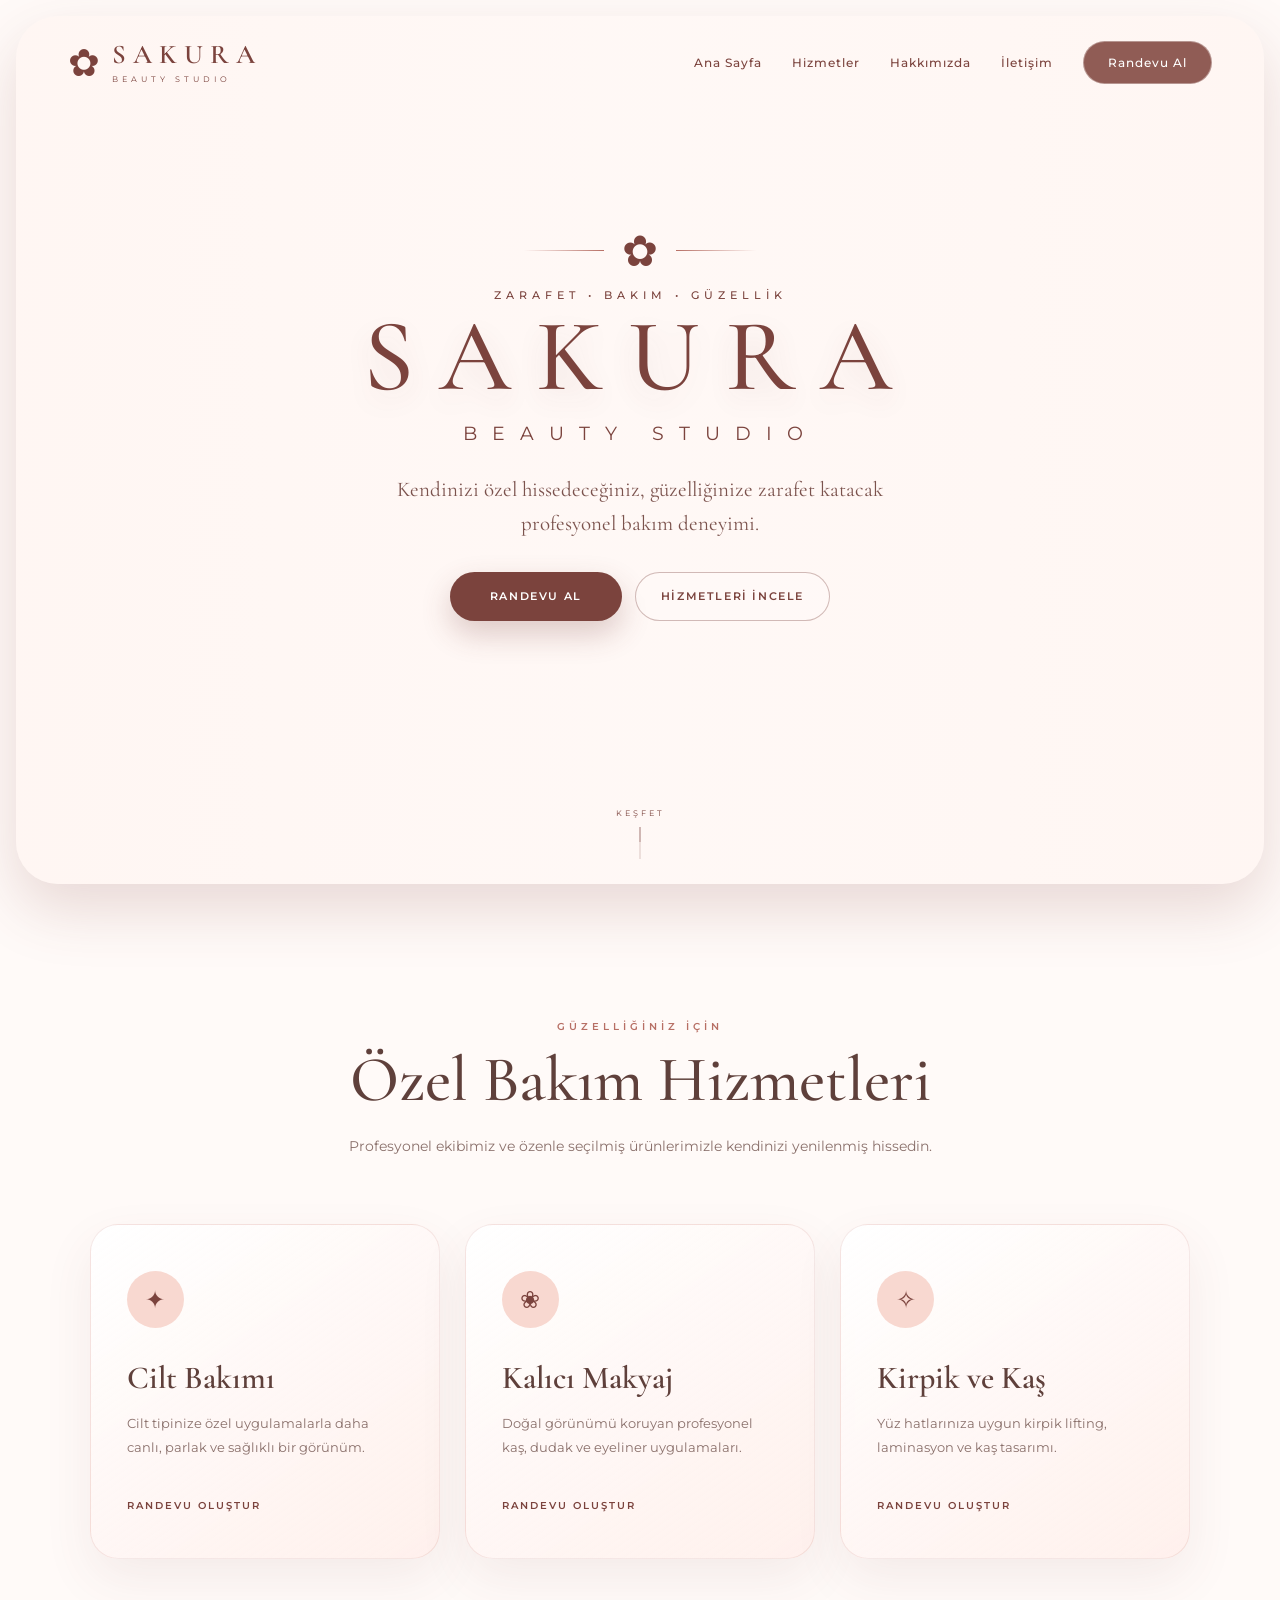
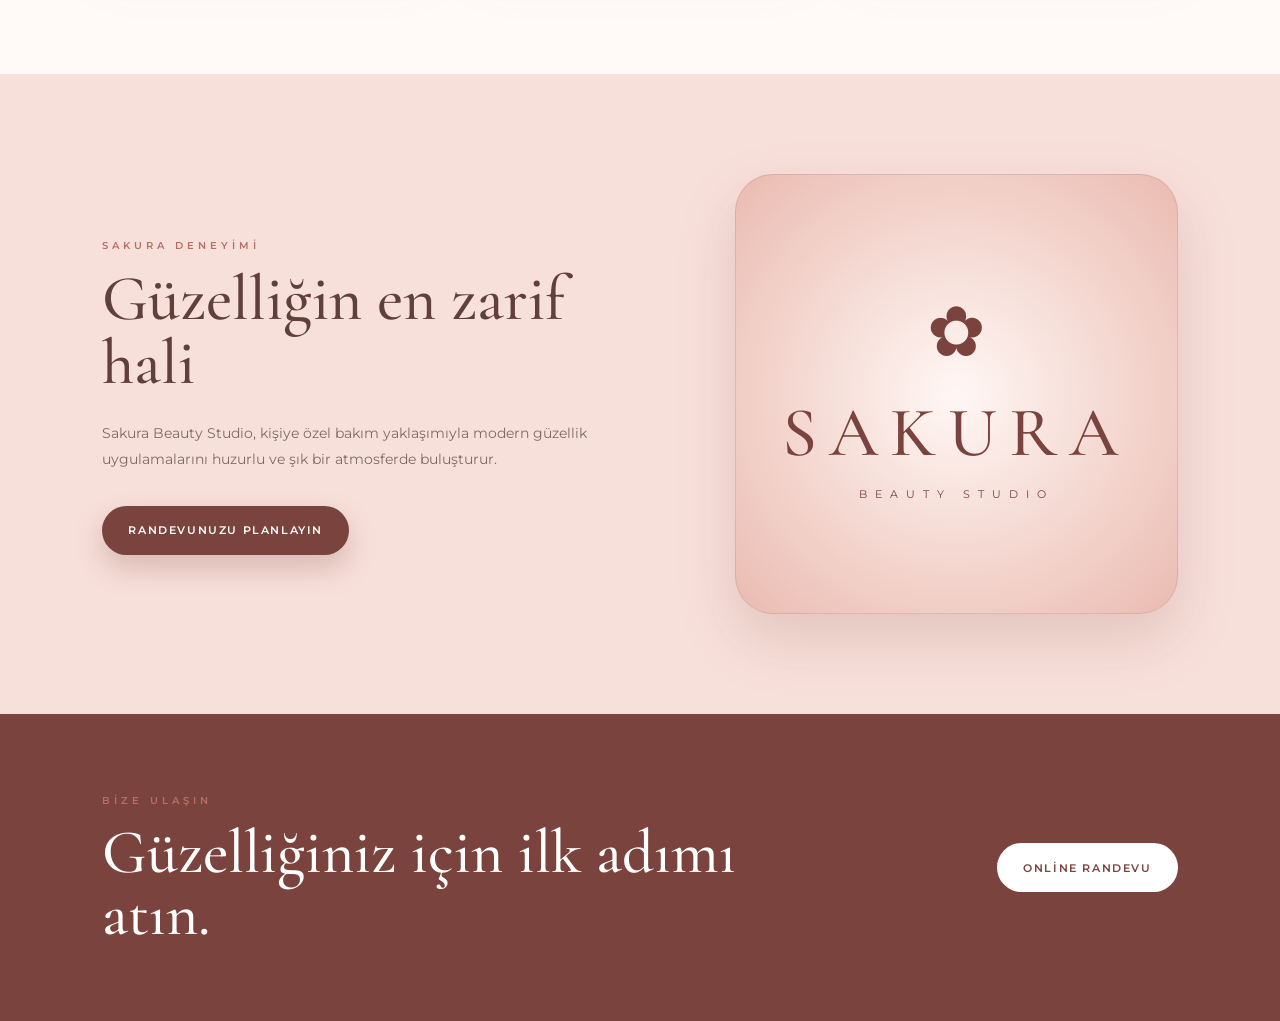
==== index.html @ ff6d2b9f "İlk web sitesi dosyaları" ====
<!DOCTYPE html>
<html lang="tr">
<head>
    <meta charset="UTF-8">

    <meta
        name="viewport"
        content="width=device-width, initial-scale=1.0"
    >

    <meta
        name="description"
        content="Sakura Beauty Studio güzellik, bakım ve estetik hizmetleri."
    >

    <title>Sakura Beauty Studio</title>

    <link rel="stylesheet" href="css/style.css">
</head>

<body>

    <main class="page-wrapper">

        <section class="hero">

            <div class="hero-overlay"></div>

            <header class="navbar">

                <a href="index.html" class="navbar-logo">
                    <span class="logo-flower">✿</span>

                    <span class="logo-text">
                        <strong>SAKURA</strong>
                        <small>BEAUTY STUDIO</small>
                    </span>
                </a>

                <button
                    class="menu-button"
                    type="button"
                    aria-label="Menüyü aç"
                    aria-expanded="false"
                >
                    <span></span>
                    <span></span>
                    <span></span>
                </button>

                <nav class="navbar-menu">
                    <a href="#home">Ana Sayfa</a>
                    <a href="#services">Hizmetler</a>
                    <a href="#about">Hakkımızda</a>
                    <a href="#contact">İletişim</a>

                    <a
                        href="appointment.html"
                        class="navbar-appointment"
                    >
                        Randevu Al
                    </a>
                </nav>

            </header>

            <div class="hero-content" id="home">

                <div class="hero-decoration">
                    <span></span>
                    <span class="decoration-flower">✿</span>
                    <span></span>
                </div>

                <p class="hero-kicker">
                    Zarafet • Bakım • Güzellik
                </p>

                <h1>
                    <span>SAKURA</span>
                    <small>BEAUTY STUDIO</small>
                </h1>

                <p class="hero-description">
                    Kendinizi özel hissedeceğiniz, güzelliğinize
                    zarafet katacak profesyonel bakım deneyimi.
                </p>

                <div class="hero-buttons">

                    <a
                        href="appointment.html"
                        class="button button-primary"
                    >
                        Randevu Al
                    </a>

                    <a
                        href="#services"
                        class="button button-secondary"
                    >
                        Hizmetleri İncele
                    </a>

                </div>

            </div>

            <a href="#services" class="scroll-down">
                <span>Keşfet</span>
                <div class="scroll-line"></div>
            </a>

        </section>


        <section class="services-section" id="services">

            <div class="section-heading">
                <span>GÜZELLİĞİNİZ İÇİN</span>
                <h2>Özel Bakım Hizmetleri</h2>

                <p>
                    Profesyonel ekibimiz ve özenle seçilmiş ürünlerimizle
                    kendinizi yenilenmiş hissedin.
                </p>
            </div>

            <div class="service-grid">

                <article class="service-card">
                    <div class="service-icon">✦</div>
                    <h3>Cilt Bakımı</h3>
                    <p>
                        Cilt tipinize özel uygulamalarla daha canlı,
                        parlak ve sağlıklı bir görünüm.
                    </p>
                    <a href="appointment.html">Randevu oluştur</a>
                </article>

                <article class="service-card">
                    <div class="service-icon">❀</div>
                    <h3>Kalıcı Makyaj</h3>
                    <p>
                        Doğal görünümü koruyan profesyonel kaş,
                        dudak ve eyeliner uygulamaları.
                    </p>
                    <a href="appointment.html">Randevu oluştur</a>
                </article>

                <article class="service-card">
                    <div class="service-icon">✧</div>
                    <h3>Kirpik ve Kaş</h3>
                    <p>
                        Yüz hatlarınıza uygun kirpik lifting,
                        laminasyon ve kaş tasarımı.
                    </p>
                    <a href="appointment.html">Randevu oluştur</a>
                </article>

            </div>

        </section>


        <section class="about-section" id="about">

            <div class="about-content">
                <span class="about-label">SAKURA DENEYİMİ</span>

                <h2>
                    Güzelliğin en zarif hali
                </h2>

                <p>
                    Sakura Beauty Studio, kişiye özel bakım yaklaşımıyla
                    modern güzellik uygulamalarını huzurlu ve şık bir
                    atmosferde buluşturur.
                </p>

                <a
                    href="appointment.html"
                    class="button button-primary"
                >
                    Randevunuzu Planlayın
                </a>
            </div>

            <div class="about-box">
                <span>✿</span>
                <strong>SAKURA</strong>
                <small>BEAUTY STUDIO</small>
            </div>

        </section>


        <section class="contact-section" id="contact">

            <div>
                <span>BİZE ULAŞIN</span>
                <h2>Güzelliğiniz için ilk adımı atın.</h2>
            </div>

            <a
                href="appointment.html"
                class="button button-light"
            >
                Online Randevu
            </a>

        </section>

    </main>

    <script src="js/script.js"></script>
</body>
</html>
---- css/style.css ----
@import url("https://fonts.googleapis.com/css2?family=Cormorant+Garamond:wght@400;500;600;700&family=Montserrat:wght@300;400;500;600&display=swap");


:root {
    --pink-light: #fff4f1;
    --pink-soft: #f8d8d0;
    --pink: #dda69a;
    --rose: #b76f65;
    --rose-dark: #7b433d;
    --brown: #633b36;
    --white: #ffffff;
    --text: #5f403b;
    --shadow: 0 25px 60px rgba(126, 67, 59, 0.18);
}


* {
    margin: 0;
    padding: 0;
    box-sizing: border-box;
}


html {
    scroll-behavior: smooth;
}


body {
    min-height: 100vh;
    overflow-x: hidden;

    color: var(--text);
    background: #fffaf8;

    font-family: "Montserrat", sans-serif;
}


a {
    color: inherit;
    text-decoration: none;
}


button,
a {
    -webkit-tap-highlight-color: transparent;
}


.page-wrapper {
    width: 100%;
}


/* HERO */

.hero {
    position: relative;

    width: calc(100% - 32px);
    min-height: calc(100vh - 32px);

    margin: 16px;
    overflow: hidden;

    border-radius: 42px;

    display: flex;
    align-items: center;
    justify-content: center;

    background-image: url("../images/hero-sakura.jpeg");
    background-position: center;
    background-size: cover;
    background-repeat: no-repeat;

    box-shadow: var(--shadow);
}


.hero-overlay {
    position: absolute;
    inset: 0;

    background:
        linear-gradient(
            90deg,
            rgba(255, 238, 232, 0.32),
            rgba(255, 226, 218, 0.08),
            rgba(255, 238, 232, 0.32)
        );
}


/* NAVBAR */

.navbar {
    position: absolute;
    z-index: 20;
    top: 0;
    left: 0;

    width: 100%;

    padding: 25px 52px;

    display: flex;
    align-items: center;
    justify-content: space-between;
}


.navbar-logo {
    display: flex;
    align-items: center;
    gap: 12px;

    color: var(--rose-dark);
}


.logo-flower {
    font-size: 38px;
    line-height: 1;

    animation: flowerPulse 3s ease-in-out infinite;
}


.logo-text {
    display: flex;
    flex-direction: column;
}


.logo-text strong {
    font-family: "Cormorant Garamond", serif;
    font-size: 27px;
    font-weight: 600;
    letter-spacing: 7px;
    line-height: 1;
}


.logo-text small {
    margin-top: 6px;

    font-size: 8px;
    letter-spacing: 4px;
}


.navbar-menu {
    display: flex;
    align-items: center;
    gap: 30px;
}


.navbar-menu > a {
    position: relative;

    padding: 9px 0;

    color: var(--rose-dark);

    font-size: 12px;
    font-weight: 500;
    letter-spacing: 1px;

    transition: 0.3s ease;
}


.navbar-menu > a:not(.navbar-appointment)::after {
    content: "";

    position: absolute;
    left: 0;
    bottom: 3px;

    width: 0;
    height: 1px;

    background: var(--rose-dark);

    transition: width 0.3s ease;
}


.navbar-menu > a:not(.navbar-appointment):hover::after {
    width: 100%;
}


.navbar-appointment {
    padding: 13px 24px !important;

    color: var(--white) !important;
    background: rgba(126, 67, 59, 0.86);

    border: 1px solid rgba(255, 255, 255, 0.35);
    border-radius: 50px;

    backdrop-filter: blur(10px);
}


.navbar-appointment:hover {
    background: var(--rose-dark);
    transform: translateY(-2px);
}


.menu-button {
    display: none;

    width: 42px;
    height: 42px;

    border: 0;
    border-radius: 50%;

    background: rgba(255, 255, 255, 0.55);

    cursor: pointer;
}


.menu-button span {
    display: block;

    width: 18px;
    height: 1px;

    margin: 5px auto;

    background: var(--rose-dark);

    transition: 0.3s ease;
}


/* HERO CONTENT */

.hero-content {
    position: relative;
    z-index: 5;

    width: min(670px, 90%);

    margin-top: -50px;

    text-align: center;
    color: var(--rose-dark);

    animation: contentReveal 1.2s ease both;
}


.hero-decoration {
    margin-bottom: 16px;

    display: flex;
    align-items: center;
    justify-content: center;
    gap: 18px;
}


.hero-decoration > span:not(.decoration-flower) {
    width: 80px;
    height: 1px;

    background:
        linear-gradient(
            90deg,
            transparent,
            var(--rose)
        );
}


.hero-decoration > span:last-child {
    background:
        linear-gradient(
            90deg,
            var(--rose),
            transparent
        );
}


.decoration-flower {
    font-size: 43px;
    line-height: 1;

    animation: flowerFloat 4s ease-in-out infinite;
}


.hero-kicker {
    margin-bottom: 12px;

    font-size: 11px;
    font-weight: 500;
    letter-spacing: 5px;
    text-transform: uppercase;
}


.hero h1 {
    display: flex;
    flex-direction: column;
    align-items: center;

    font-family: "Cormorant Garamond", serif;
    font-weight: 500;
}


.hero h1 > span {
    font-size: clamp(62px, 8vw, 125px);
    line-height: 0.83;
    letter-spacing: clamp(10px, 2vw, 25px);

    text-shadow: 0 10px 30px rgba(117, 61, 54, 0.12);
}


.hero h1 small {
    margin-top: 23px;

    font-family: "Montserrat", sans-serif;
    font-size: clamp(12px, 1.5vw, 19px);
    font-weight: 400;
    letter-spacing: clamp(7px, 1.4vw, 15px);
}


.hero-description {
    max-width: 520px;

    margin: 28px auto 0;

    font-family: "Cormorant Garamond", serif;
    font-size: 21px;
    line-height: 1.6;

    color: rgba(105, 59, 53, 0.88);
}


.hero-buttons {
    margin-top: 31px;

    display: flex;
    justify-content: center;
    gap: 13px;
}


.button {
    min-width: 172px;
    min-height: 49px;

    padding: 14px 25px;

    border: 1px solid transparent;
    border-radius: 50px;

    display: inline-flex;
    align-items: center;
    justify-content: center;

    font-size: 11px;
    font-weight: 600;
    letter-spacing: 1.6px;
    text-transform: uppercase;

    transition:
        transform 0.3s ease,
        background 0.3s ease,
        color 0.3s ease,
        box-shadow 0.3s ease;
}


.button:hover {
    transform: translateY(-4px);
}


.button-primary {
    color: var(--white);
    background: var(--rose-dark);

    box-shadow: 0 13px 30px rgba(111, 56, 50, 0.24);
}


.button-primary:hover {
    background: #5f342f;
    box-shadow: 0 17px 35px rgba(111, 56, 50, 0.32);
}


.button-secondary {
    color: var(--rose-dark);

    background: rgba(255, 250, 248, 0.55);

    border-color: rgba(123, 67, 61, 0.35);

    backdrop-filter: blur(8px);
}


.button-secondary:hover {
    color: var(--white);
    background: var(--rose-dark);
}


.scroll-down {
    position: absolute;
    z-index: 5;
    left: 50%;
    bottom: 25px;

    transform: translateX(-50%);

    display: flex;
    flex-direction: column;
    align-items: center;
    gap: 9px;

    color: var(--rose-dark);

    font-size: 8px;
    letter-spacing: 3px;
    text-transform: uppercase;
}


.scroll-line {
    width: 1px;
    height: 32px;

    overflow: hidden;

    background: rgba(123, 67, 61, 0.28);
}


.scroll-line::after {
    content: "";

    display: block;

    width: 1px;
    height: 15px;

    background: var(--rose-dark);

    animation: scrollMove 1.7s ease-in-out infinite;
}


/* SERVICES */

.services-section {
    padding: 115px 7%;
    background: #fffaf8;
}


.section-heading {
    max-width: 720px;
    margin: 0 auto 65px;

    text-align: center;
}


.section-heading > span,
.about-label,
.contact-section span {
    color: var(--rose);

    font-size: 10px;
    font-weight: 600;
    letter-spacing: 4px;
}


.section-heading h2,
.about-content h2,
.contact-section h2 {
    margin-top: 14px;

    font-family: "Cormorant Garamond", serif;
    font-size: clamp(40px, 5vw, 66px);
    font-weight: 500;
    line-height: 1;
}


.section-heading p {
    max-width: 590px;

    margin: 22px auto 0;

    color: #8a706b;

    font-size: 14px;
    line-height: 1.8;
}


.service-grid {
    max-width: 1200px;

    margin: auto;

    display: grid;
    grid-template-columns: repeat(3, 1fr);
    gap: 25px;
}


.service-card {
    min-height: 335px;

    padding: 46px 36px;

    border: 1px solid rgba(185, 111, 101, 0.15);
    border-radius: 28px;

    display: flex;
    flex-direction: column;
    align-items: flex-start;

    background:
        linear-gradient(
            145deg,
            rgba(255, 255, 255, 0.95),
            rgba(255, 235, 230, 0.65)
        );

    box-shadow: 0 20px 50px rgba(118, 67, 60, 0.08);

    transition:
        transform 0.4s ease,
        box-shadow 0.4s ease;
}


.service-card:hover {
    transform: translateY(-10px);
    box-shadow: 0 28px 60px rgba(118, 67, 60, 0.14);
}


.service-icon {
    width: 57px;
    height: 57px;

    margin-bottom: 30px;

    border-radius: 50%;

    display: grid;
    place-items: center;

    color: var(--rose-dark);
    background: var(--pink-soft);

    font-size: 24px;
}


.service-card h3 {
    font-family: "Cormorant Garamond", serif;
    font-size: 32px;
    font-weight: 600;
}


.service-card p {
    margin-top: 15px;

    color: #8a706b;

    font-size: 13px;
    line-height: 1.8;
}


.service-card a {
    margin-top: auto;
    padding-top: 25px;

    color: var(--rose-dark);

    font-size: 10px;
    font-weight: 600;
    letter-spacing: 2px;
    text-transform: uppercase;
}


/* ABOUT */

.about-section {
    padding: 100px 8%;

    display: grid;
    grid-template-columns: 1fr 0.8fr;
    align-items: center;
    gap: 80px;

    background: #f8e0da;
}


.about-content {
    max-width: 650px;
}


.about-content p {
    margin: 25px 0 33px;

    color: #826863;

    font-size: 14px;
    line-height: 1.9;
}


.about-box {
    min-height: 440px;

    border: 1px solid rgba(123, 67, 61, 0.15);
    border-radius: 38px;

    display: flex;
    flex-direction: column;
    align-items: center;
    justify-content: center;

    color: var(--rose-dark);

    background:
        radial-gradient(
            circle at center,
            #fff7f4 0%,
            #eabbb1 100%
        );

    box-shadow: var(--shadow);
}


.about-box span {
    margin-bottom: 16px;
    font-size: 70px;
}


.about-box strong {
    font-family: "Cormorant Garamond", serif;
    font-size: 70px;
    font-weight: 500;
    letter-spacing: 12px;
}


.about-box small {
    margin-top: 12px;
    font-size: 11px;
    letter-spacing: 8px;
}


/* CONTACT */

.contact-section {
    padding: 75px 8%;

    display: flex;
    align-items: center;
    justify-content: space-between;
    gap: 40px;

    color: var(--white);
    background: var(--rose-dark);
}


.contact-section h2 {
    max-width: 750px;
    font-size: clamp(38px, 5vw, 62px);
}


.button-light {
    flex-shrink: 0;

    color: var(--rose-dark);
    background: var(--white);
}


/* ANIMATIONS */

@keyframes contentReveal {
    from {
        opacity: 0;
        transform: translateY(35px);
    }

    to {
        opacity: 1;
        transform: translateY(0);
    }
}


@keyframes flowerFloat {
    0%,
    100% {
        transform: translateY(0) rotate(0);
    }

    50% {
        transform: translateY(-7px) rotate(5deg);
    }
}


@keyframes flowerPulse {
    0%,
    100% {
        transform: scale(1);
    }

    50% {
        transform: scale(1.08);
    }
}


@keyframes scrollMove {
    from {
        transform: translateY(-16px);
    }

    to {
        transform: translateY(34px);
    }
}


/* TABLET */

@media (max-width: 900px) {

    .navbar {
        padding: 22px 25px;
    }

    .menu-button {
        position: relative;
        z-index: 30;

        display: block;
    }

    .navbar-menu {
        position: absolute;
        top: 15px;
        right: 15px;

        width: min(320px, calc(100vw - 62px));

        padding: 80px 30px 32px;

        border-radius: 25px;

        display: flex;
        flex-direction: column;
        align-items: stretch;
        gap: 14px;

        background: rgba(255, 245, 242, 0.97);

        box-shadow: 0 25px 60px rgba(85, 46, 41, 0.18);

        transform: translateY(-20px);
        opacity: 0;
        visibility: hidden;

        transition: 0.3s ease;
    }

    .navbar-menu.active {
        transform: translateY(0);
        opacity: 1;
        visibility: visible;
    }

    .navbar-menu > a {
        padding: 12px 5px;
        text-align: center;
    }

    .navbar-appointment {
        margin-top: 5px;
    }

    .menu-button.active span:nth-child(1) {
        transform: translateY(6px) rotate(45deg);
    }

    .menu-button.active span:nth-child(2) {
        opacity: 0;
    }

    .menu-button.active span:nth-child(3) {
        transform: translateY(-6px) rotate(-45deg);
    }

    .service-grid {
        grid-template-columns: 1fr;
    }

    .about-section {
        grid-template-columns: 1fr;
    }

    .contact-section {
        flex-direction: column;
        align-items: flex-start;
    }

}


/* MOBILE */

@media (max-width: 600px) {

    .hero {
        width: calc(100% - 16px);
        min-height: calc(100svh - 16px);

        margin: 8px;

        border-radius: 27px;

        background-position: center bottom;
    }

    .navbar {
        padding: 19px;
    }

    .logo-text strong {
        font-size: 21px;
        letter-spacing: 4px;
    }

    .logo-text small {
        font-size: 6px;
        letter-spacing: 3px;
    }

    .logo-flower {
        font-size: 29px;
    }

    .hero-content {
        margin-top: -10px;
    }

    .hero-kicker {
        font-size: 8px;
        letter-spacing: 3px;
    }

    .hero h1 > span {
        font-size: 52px;
        letter-spacing: 8px;
    }

    .hero h1 small {
        margin-top: 18px;

        font-size: 9px;
        letter-spacing: 7px;
    }

    .hero-description {
        max-width: 310px;

        font-size: 17px;
        line-height: 1.45;
    }

    .hero-buttons {
        flex-direction: column;
        align-items: center;
    }

    .button {
        width: min(270px, 100%);
    }

    .scroll-down {
        display: none;
    }

    .services-section {
        padding: 85px 20px;
    }

    .service-card {
        min-height: 310px;
        padding: 37px 28px;
    }

    .about-section {
        padding: 80px 22px;
        gap: 45px;
    }

    .about-box {
        min-height: 330px;
    }

    .about-box strong {
        font-size: 45px;
        letter-spacing: 7px;
    }

    .about-box small {
        letter-spacing: 5px;
    }

    .contact-section {
        padding: 65px 22px;
    }

}
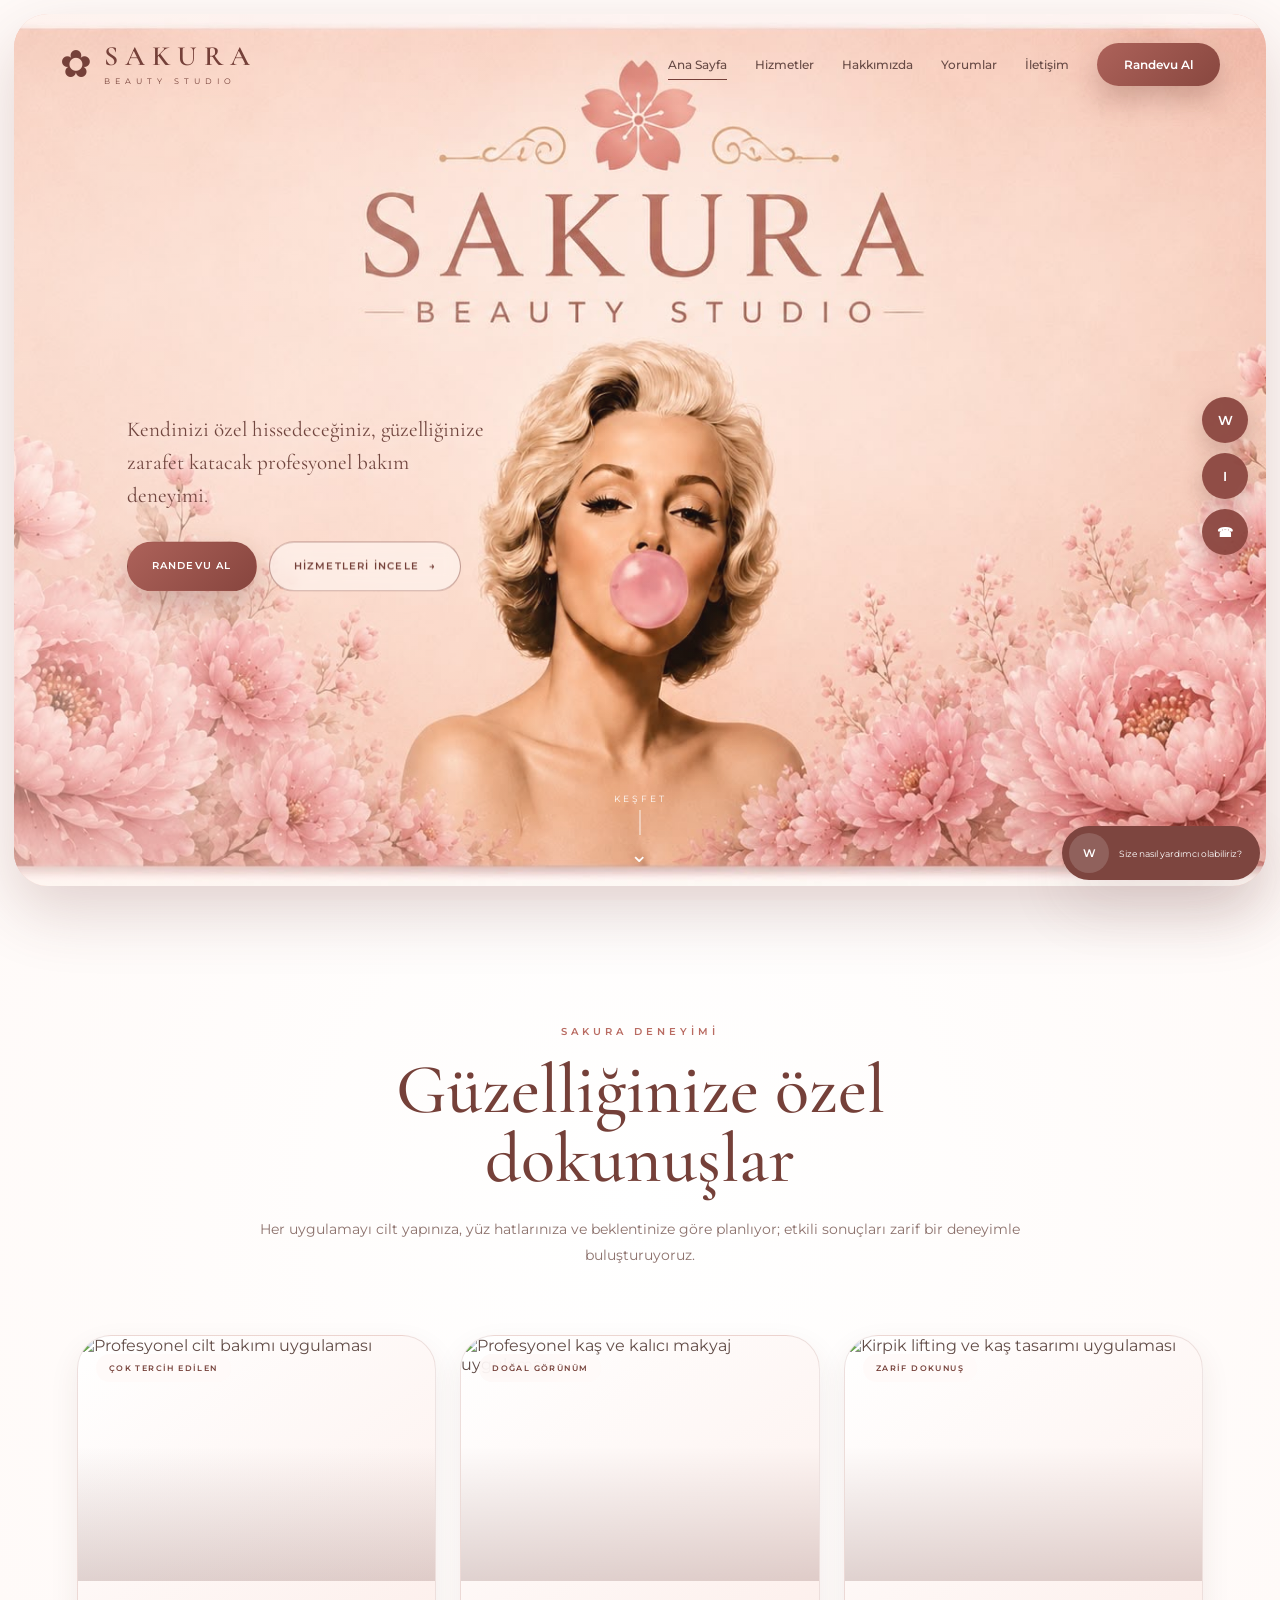
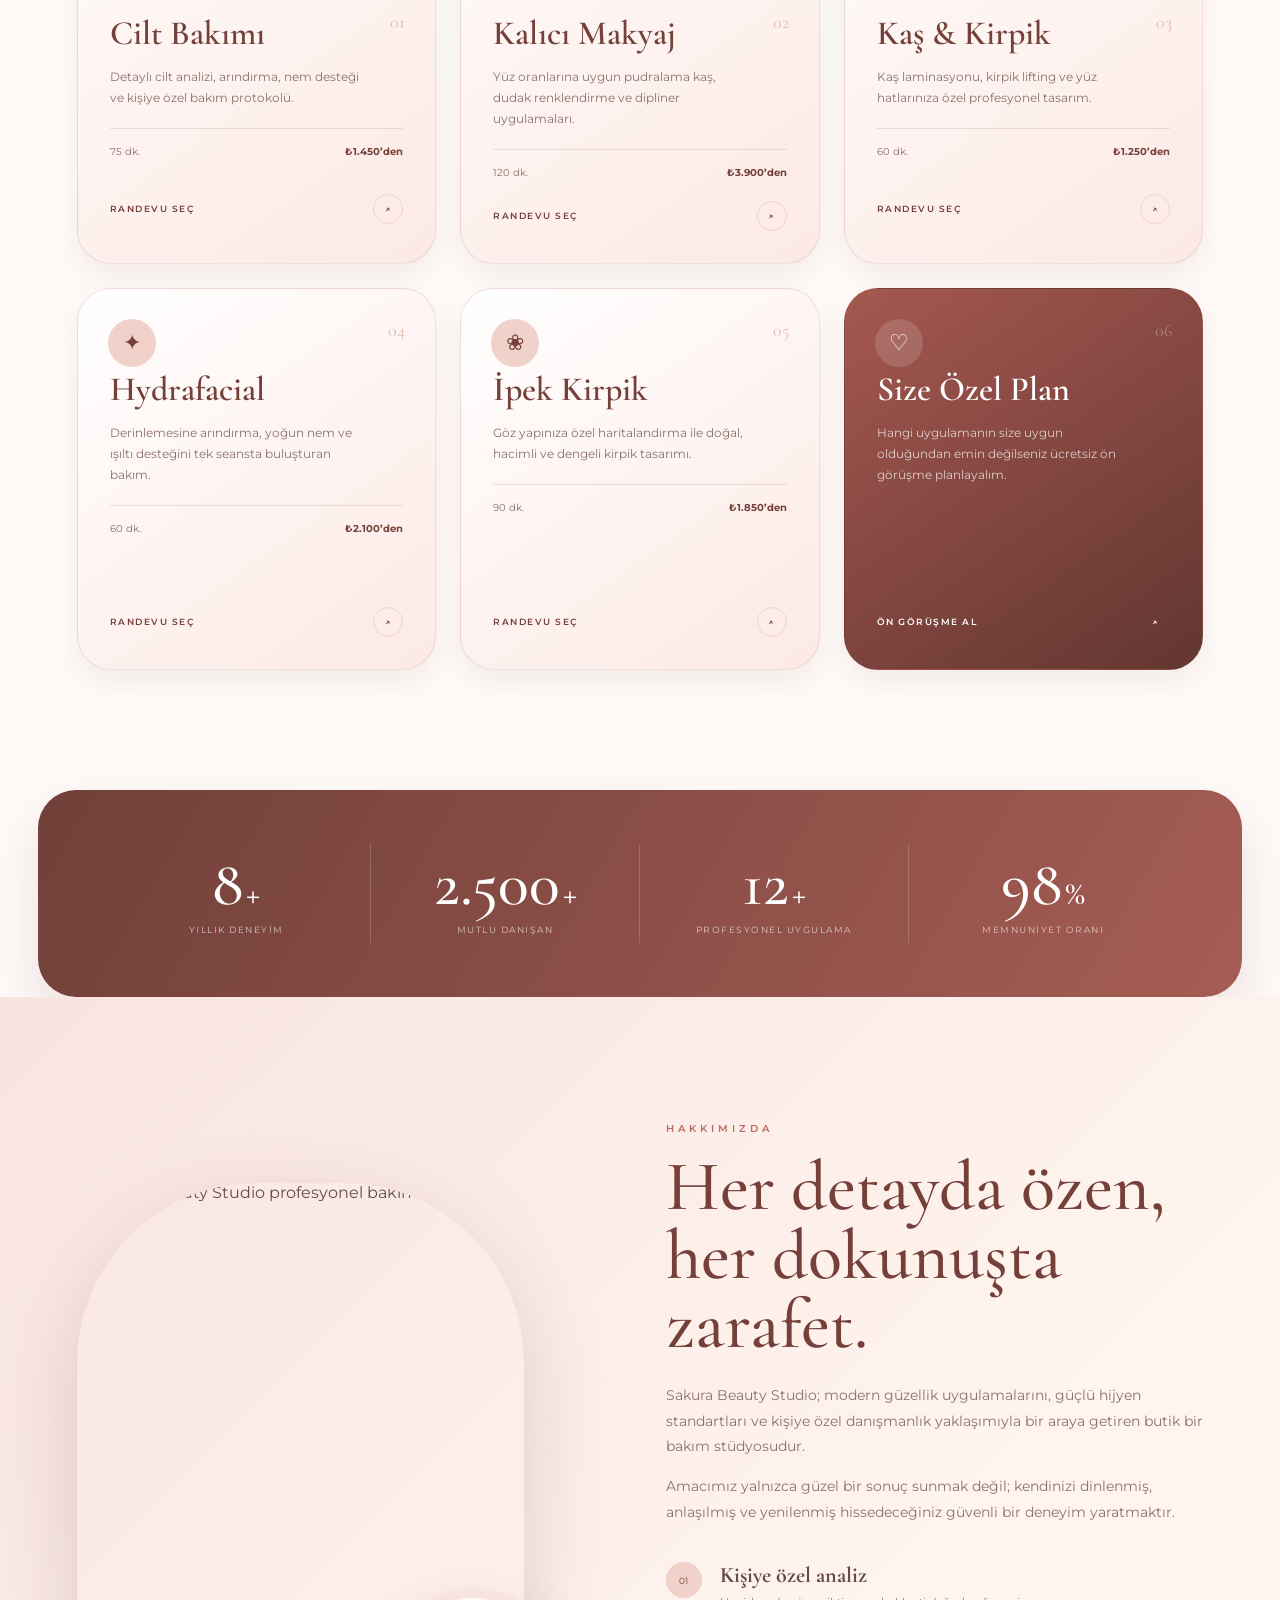
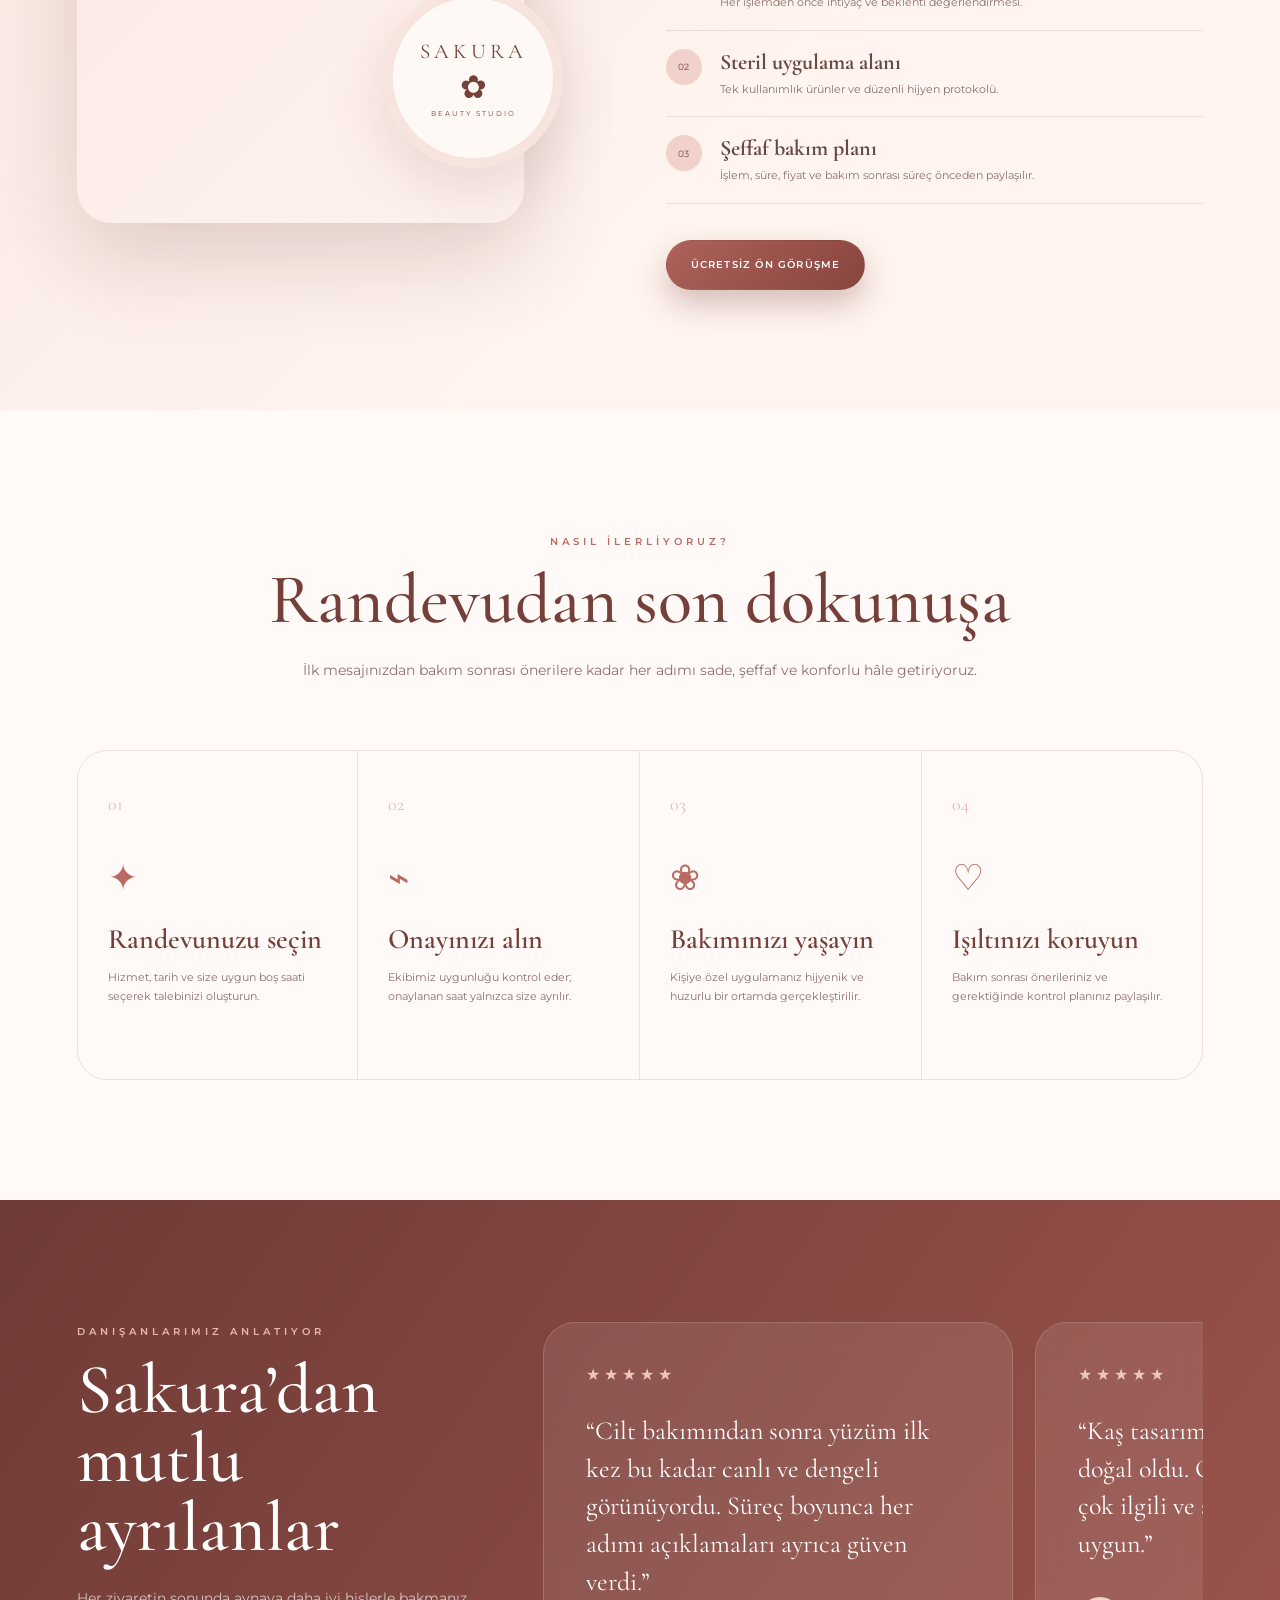
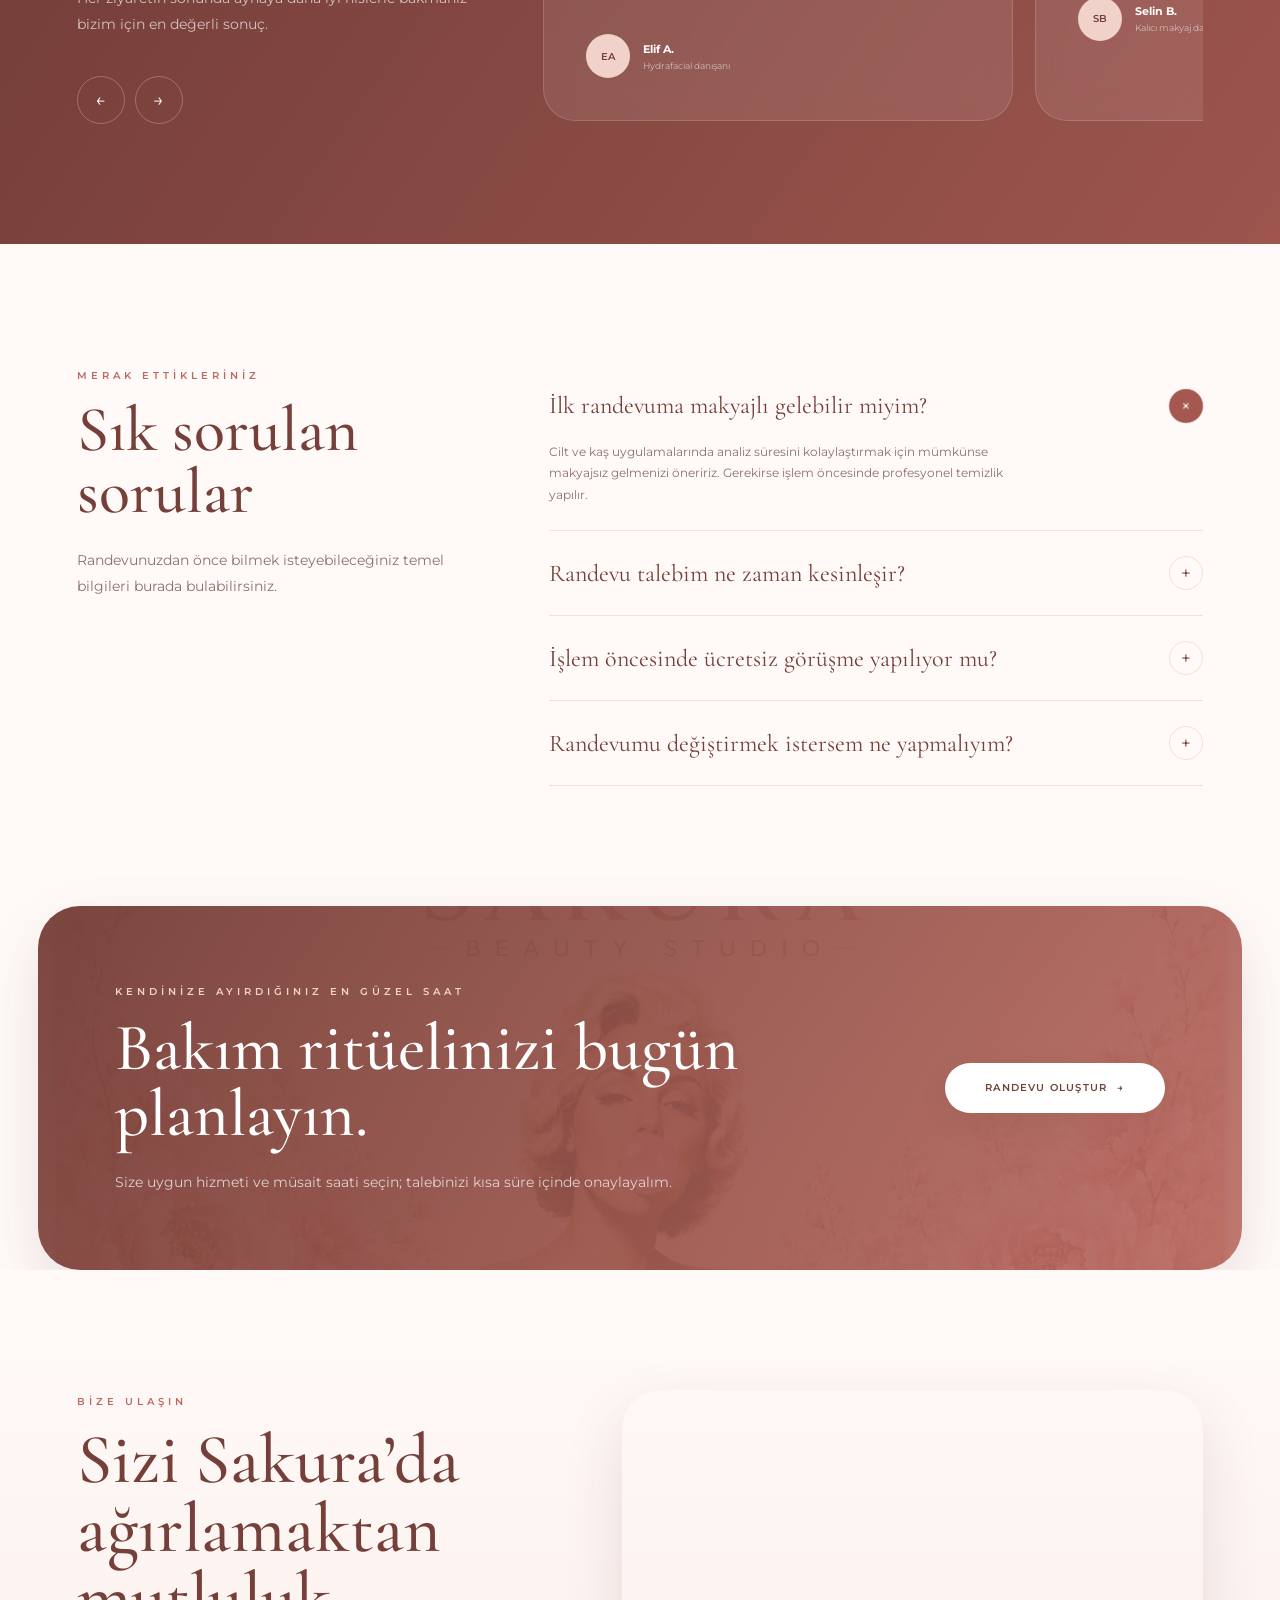
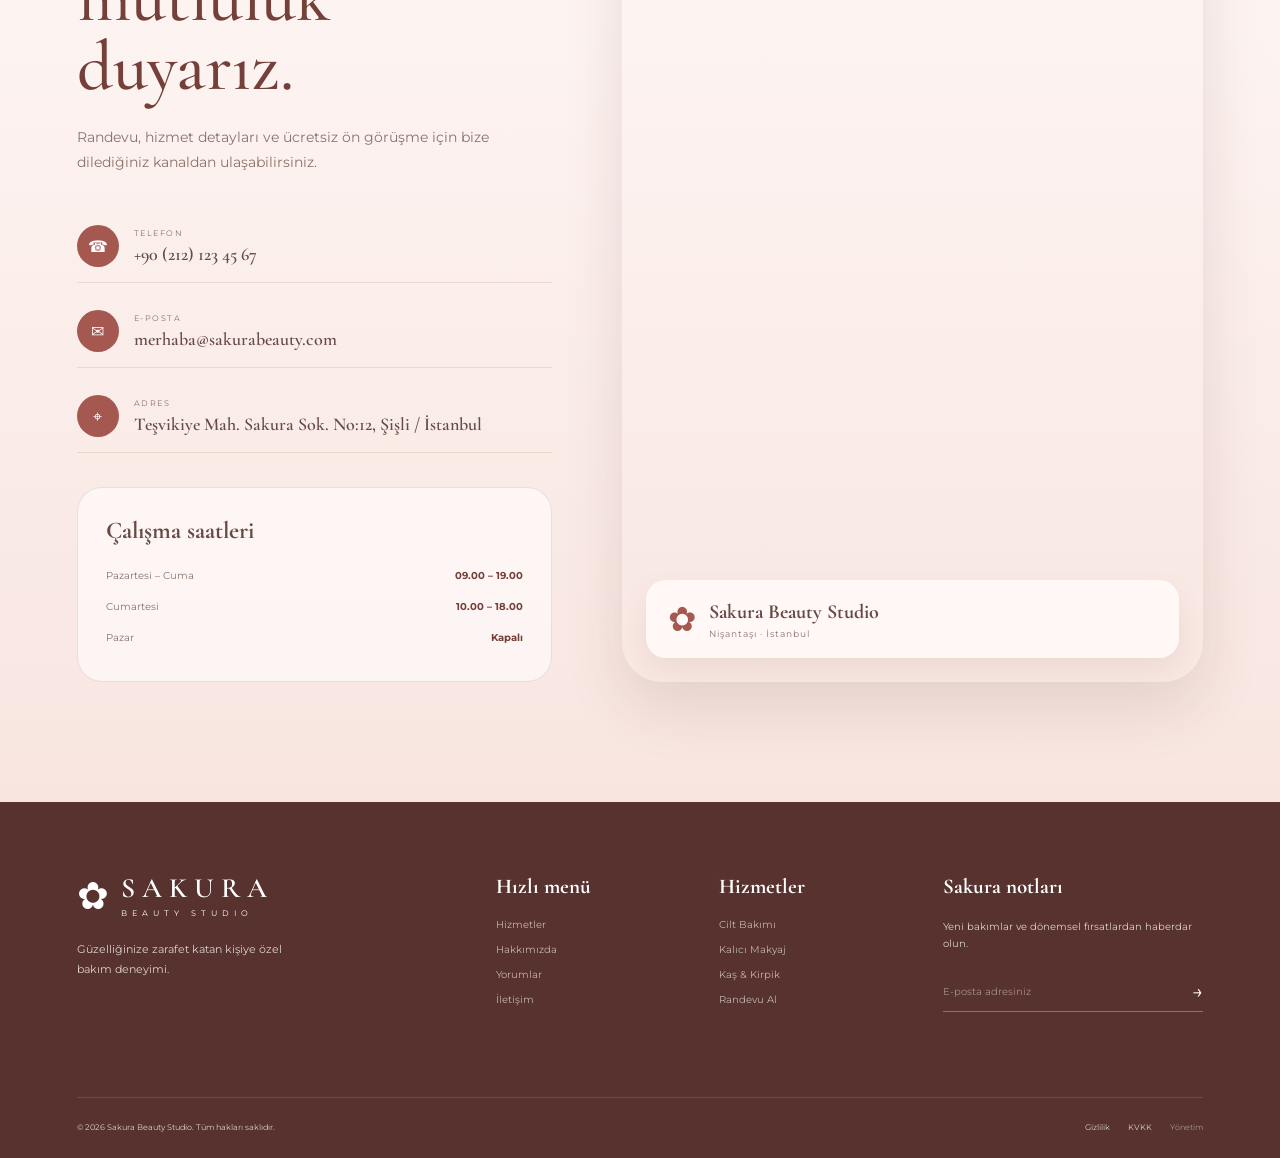
==== commit 18c95406: "Güzellik salonu sitesi ve randevu sistemi" ====
--- a/index.html
+++ b/index.html
@@ -2,217 +2,102 @@
 <html lang="tr">
 <head>
     <meta charset="UTF-8">
-
-    <meta
-        name="viewport"
-        content="width=device-width, initial-scale=1.0"
-    >
-
-    <meta
-        name="description"
-        content="Sakura Beauty Studio güzellik, bakım ve estetik hizmetleri."
-    >
-
-    <title>Sakura Beauty Studio</title>
-
+    <meta name="viewport" content="width=device-width, initial-scale=1.0">
+    <meta name="description" content="Sakura Beauty Studio; cilt bakımı, kalıcı makyaj, kaş ve kirpik uygulamalarında kişiye özel profesyonel güzellik deneyimi.">
+    <meta name="theme-color" content="#f5d2ca">
+    <title>Sakura Beauty Studio | Güzelliğin Zarif Hali</title>
+    <link rel="preconnect" href="https://fonts.googleapis.com">
+    <link rel="preconnect" href="https://fonts.gstatic.com" crossorigin>
     <link rel="stylesheet" href="css/style.css">
 </head>
-
 <body>
-
-    <main class="page-wrapper">
-
-        <section class="hero">
-
-            <div class="hero-overlay"></div>
-
+    <a class="skip-link" href="#hizmetler">İçeriğe geç</a>
+    <main>
+        <section class="hero" id="anasayfa" aria-label="Sakura Beauty Studio giriş bölümü">
+            <div class="hero-background" aria-hidden="true"></div>
+            <div class="hero-shade" aria-hidden="true"></div>
             <header class="navbar">
-
-                <a href="index.html" class="navbar-logo">
-                    <span class="logo-flower">✿</span>
-
-                    <span class="logo-text">
-                        <strong>SAKURA</strong>
-                        <small>BEAUTY STUDIO</small>
-                    </span>
+                <a href="#anasayfa" class="logo" aria-label="Sakura Beauty Studio ana sayfa">
+                    <span class="logo-flower" aria-hidden="true">✿</span>
+                    <span class="logo-text"><strong>SAKURA</strong><small>BEAUTY STUDIO</small></span>
                 </a>
-
-                <button
-                    class="menu-button"
-                    type="button"
-                    aria-label="Menüyü aç"
-                    aria-expanded="false"
-                >
-                    <span></span>
-                    <span></span>
-                    <span></span>
-                </button>
-
-                <nav class="navbar-menu">
-                    <a href="#home">Ana Sayfa</a>
-                    <a href="#services">Hizmetler</a>
-                    <a href="#about">Hakkımızda</a>
-                    <a href="#contact">İletişim</a>
-
-                    <a
-                        href="appointment.html"
-                        class="navbar-appointment"
-                    >
-                        Randevu Al
-                    </a>
+                <button class="menu-button" type="button" aria-label="Menüyü aç" aria-expanded="false"><span></span><span></span><span></span></button>
+                <nav class="nav-menu" aria-label="Ana menü">
+                    <a href="#anasayfa" class="active">Ana Sayfa</a><a href="#hizmetler">Hizmetler</a><a href="#hakkimizda">Hakkımızda</a><a href="#yorumlar">Yorumlar</a><a href="#iletisim">İletişim</a>
+                    <button type="button" class="nav-appointment" data-booking-open>Randevu Al</button>
                 </nav>
-
             </header>
-
-            <div class="hero-content" id="home">
-
-                <div class="hero-decoration">
-                    <span></span>
-                    <span class="decoration-flower">✿</span>
-                    <span></span>
-                </div>
-
-                <p class="hero-kicker">
-                    Zarafet • Bakım • Güzellik
-                </p>
-
-                <h1>
-                    <span>SAKURA</span>
-                    <small>BEAUTY STUDIO</small>
-                </h1>
-
-                <p class="hero-description">
-                    Kendinizi özel hissedeceğiniz, güzelliğinize
-                    zarafet katacak profesyonel bakım deneyimi.
-                </p>
-
-                <div class="hero-buttons">
-
-                    <a
-                        href="appointment.html"
-                        class="button button-primary"
-                    >
-                        Randevu Al
-                    </a>
-
-                    <a
-                        href="#services"
-                        class="button button-secondary"
-                    >
-                        Hizmetleri İncele
-                    </a>
-
-                </div>
-
+            <div class="hero-copy">
+                <p class="hero-description">Kendinizi özel hissedeceğiniz, güzelliğinize zarafet katacak profesyonel bakım deneyimi.</p>
+                <div class="hero-buttons"><button type="button" class="button primary-button" data-booking-open>Randevu Al</button><a href="#hizmetler" class="button outline-button">Hizmetleri İncele <span aria-hidden="true">→</span></a></div>
             </div>
-
-            <a href="#services" class="scroll-down">
-                <span>Keşfet</span>
-                <div class="scroll-line"></div>
-            </a>
-
+            <div class="social-links" aria-label="Hızlı iletişim"><a href="https://wa.me/905551234567" target="_blank" rel="noreferrer" aria-label="WhatsApp">W</a><a href="https://instagram.com/" target="_blank" rel="noreferrer" aria-label="Instagram">I</a><a href="tel:+902121234567" aria-label="Telefon">☎</a></div>
+            <a href="#hizmetler" class="discover"><span>Keşfet</span><i></i><b aria-hidden="true">⌄</b></a>
+            <div class="petals" aria-hidden="true"><span></span><span></span><span></span><span></span><span></span><span></span></div>
         </section>
 
-
-        <section class="services-section" id="services">
-
-            <div class="section-heading">
-                <span>GÜZELLİĞİNİZ İÇİN</span>
-                <h2>Özel Bakım Hizmetleri</h2>
-
-                <p>
-                    Profesyonel ekibimiz ve özenle seçilmiş ürünlerimizle
-                    kendinizi yenilenmiş hissedin.
-                </p>
+        <section class="section services" id="hizmetler">
+            <div class="section-heading reveal"><span>SAKURA DENEYİMİ</span><h2>Güzelliğinize özel dokunuşlar</h2><p>Her uygulamayı cilt yapınıza, yüz hatlarınıza ve beklentinize göre planlıyor; etkili sonuçları zarif bir deneyimle buluşturuyoruz.</p></div>
+            <div class="service-grid">
+                <article class="service-card service-card-featured reveal" data-service="Cilt Bakımı">
+                    <div class="service-media"><img src="https://images.pexels.com/photos/29692111/pexels-photo-29692111.jpeg?auto=compress&amp;cs=tinysrgb&amp;w=1000" alt="Profesyonel cilt bakımı uygulaması" loading="lazy"><span class="service-badge">Çok Tercih Edilen</span></div>
+                    <div class="service-body"><span class="service-number">01</span><h3>Cilt Bakımı</h3><p>Detaylı cilt analizi, arındırma, nem desteği ve kişiye özel bakım protokolü.</p><div class="service-meta"><span>75 dk.</span><strong>₺1.450’den</strong></div><button type="button" class="service-action" data-booking-open data-service-choice="Cilt Bakımı">Randevu seç <span>↗</span></button></div>
+                </article>
+                <article class="service-card reveal" data-service="Kalıcı Makyaj">
+                    <div class="service-media"><img src="https://images.pexels.com/photos/6135621/pexels-photo-6135621.jpeg?auto=compress&amp;cs=tinysrgb&amp;w=1000" alt="Profesyonel kaş ve kalıcı makyaj uygulaması" loading="lazy"><span class="service-badge">Doğal Görünüm</span></div>
+                    <div class="service-body"><span class="service-number">02</span><h3>Kalıcı Makyaj</h3><p>Yüz oranlarına uygun pudralama kaş, dudak renklendirme ve dipliner uygulamaları.</p><div class="service-meta"><span>120 dk.</span><strong>₺3.900’den</strong></div><button type="button" class="service-action" data-booking-open data-service-choice="Kalıcı Makyaj">Randevu seç <span>↗</span></button></div>
+                </article>
+                <article class="service-card reveal" data-service="Kaş ve Kirpik">
+                    <div class="service-media"><img src="https://images.pexels.com/photos/36930354/pexels-photo-36930354.jpeg?auto=compress&amp;cs=tinysrgb&amp;w=1000" alt="Kirpik lifting ve kaş tasarımı uygulaması" loading="lazy"><span class="service-badge">Zarif Dokunuş</span></div>
+                    <div class="service-body"><span class="service-number">03</span><h3>Kaş &amp; Kirpik</h3><p>Kaş laminasyonu, kirpik lifting ve yüz hatlarınıza özel profesyonel tasarım.</p><div class="service-meta"><span>60 dk.</span><strong>₺1.250’den</strong></div><button type="button" class="service-action" data-booking-open data-service-choice="Kaş ve Kirpik">Randevu seç <span>↗</span></button></div>
+                </article>
+                <article class="service-card service-card-compact reveal" data-service="Hydrafacial"><div class="service-compact-icon" aria-hidden="true">✦</div><div class="service-body"><span class="service-number">04</span><h3>Hydrafacial</h3><p>Derinlemesine arındırma, yoğun nem ve ışıltı desteğini tek seansta buluşturan bakım.</p><div class="service-meta"><span>60 dk.</span><strong>₺2.100’den</strong></div><button type="button" class="service-action" data-booking-open data-service-choice="Hydrafacial">Randevu seç <span>↗</span></button></div></article>
+                <article class="service-card service-card-compact reveal" data-service="İpek Kirpik"><div class="service-compact-icon" aria-hidden="true">❀</div><div class="service-body"><span class="service-number">05</span><h3>İpek Kirpik</h3><p>Göz yapınıza özel haritalandırma ile doğal, hacimli ve dengeli kirpik tasarımı.</p><div class="service-meta"><span>90 dk.</span><strong>₺1.850’den</strong></div><button type="button" class="service-action" data-booking-open data-service-choice="İpek Kirpik">Randevu seç <span>↗</span></button></div></article>
+                <article class="service-card service-card-compact service-card-cta reveal"><div class="service-compact-icon" aria-hidden="true">♡</div><div class="service-body"><span class="service-number">06</span><h3>Size Özel Plan</h3><p>Hangi uygulamanın size uygun olduğundan emin değilseniz ücretsiz ön görüşme planlayalım.</p><button type="button" class="service-action" data-booking-open data-service-choice="Ücretsiz Ön Görüşme">Ön görüşme al <span>↗</span></button></div></article>
             </div>
-
-            <div class="service-grid">
-
-                <article class="service-card">
-                    <div class="service-icon">✦</div>
-                    <h3>Cilt Bakımı</h3>
-                    <p>
-                        Cilt tipinize özel uygulamalarla daha canlı,
-                        parlak ve sağlıklı bir görünüm.
-                    </p>
-                    <a href="appointment.html">Randevu oluştur</a>
-                </article>
-
-                <article class="service-card">
-                    <div class="service-icon">❀</div>
-                    <h3>Kalıcı Makyaj</h3>
-                    <p>
-                        Doğal görünümü koruyan profesyonel kaş,
-                        dudak ve eyeliner uygulamaları.
-                    </p>
-                    <a href="appointment.html">Randevu oluştur</a>
-                </article>
-
-                <article class="service-card">
-                    <div class="service-icon">✧</div>
-                    <h3>Kirpik ve Kaş</h3>
-                    <p>
-                        Yüz hatlarınıza uygun kirpik lifting,
-                        laminasyon ve kaş tasarımı.
-                    </p>
-                    <a href="appointment.html">Randevu oluştur</a>
-                </article>
-
-            </div>
-
         </section>
 
+        <section class="trust-strip" aria-label="Sakura Beauty Studio istatistikleri"><div class="trust-item reveal"><strong data-counter="8">0</strong><span>Yıllık deneyim</span></div><div class="trust-item reveal"><strong data-counter="2500">0</strong><span>Mutlu danışan</span></div><div class="trust-item reveal"><strong data-counter="12">0</strong><span>Profesyonel uygulama</span></div><div class="trust-item reveal"><strong data-counter="98">0</strong><span>Memnuniyet oranı</span></div></section>
 
-        <section class="about-section" id="about">
-
-            <div class="about-content">
-                <span class="about-label">SAKURA DENEYİMİ</span>
-
-                <h2>
-                    Güzelliğin en zarif hali
-                </h2>
-
-                <p>
-                    Sakura Beauty Studio, kişiye özel bakım yaklaşımıyla
-                    modern güzellik uygulamalarını huzurlu ve şık bir
-                    atmosferde buluşturur.
-                </p>
-
-                <a
-                    href="appointment.html"
-                    class="button button-primary"
-                >
-                    Randevunuzu Planlayın
-                </a>
+        <section class="section about" id="hakkimizda">
+            <div class="about-visual reveal"><div class="about-image about-image-main"><img src="https://images.pexels.com/photos/29692111/pexels-photo-29692111.jpeg?auto=compress&amp;cs=tinysrgb&amp;w=1200" alt="Sakura Beauty Studio profesyonel bakım deneyimi" loading="lazy"></div><div class="about-seal" aria-hidden="true"><span>SAKURA</span><b>✿</b><small>BEAUTY STUDIO</small></div></div>
+            <div class="about-content reveal">
+                <span>HAKKIMIZDA</span><h2>Her detayda özen, her dokunuşta zarafet.</h2><p>Sakura Beauty Studio; modern güzellik uygulamalarını, güçlü hijyen standartları ve kişiye özel danışmanlık yaklaşımıyla bir araya getiren butik bir bakım stüdyosudur.</p><p>Amacımız yalnızca güzel bir sonuç sunmak değil; kendinizi dinlenmiş, anlaşılmış ve yenilenmiş hissedeceğiniz güvenli bir deneyim yaratmaktır.</p>
+                <div class="about-features"><div><i>01</i><span><strong>Kişiye özel analiz</strong><small>Her işlemden önce ihtiyaç ve beklenti değerlendirmesi.</small></span></div><div><i>02</i><span><strong>Steril uygulama alanı</strong><small>Tek kullanımlık ürünler ve düzenli hijyen protokolü.</small></span></div><div><i>03</i><span><strong>Şeffaf bakım planı</strong><small>İşlem, süre, fiyat ve bakım sonrası süreç önceden paylaşılır.</small></span></div></div>
+                <button type="button" class="button primary-button" data-booking-open>Ücretsiz Ön Görüşme</button>
             </div>
-
-            <div class="about-box">
-                <span>✿</span>
-                <strong>SAKURA</strong>
-                <small>BEAUTY STUDIO</small>
-            </div>
-
         </section>
 
-
-        <section class="contact-section" id="contact">
-
-            <div>
-                <span>BİZE ULAŞIN</span>
-                <h2>Güzelliğiniz için ilk adımı atın.</h2>
-            </div>
-
-            <a
-                href="appointment.html"
-                class="button button-light"
-            >
-                Online Randevu
-            </a>
-
+        <section class="section journey">
+            <div class="section-heading reveal"><span>NASIL İLERLİYORUZ?</span><h2>Randevudan son dokunuşa</h2><p>İlk mesajınızdan bakım sonrası önerilere kadar her adımı sade, şeffaf ve konforlu hâle getiriyoruz.</p></div>
+            <div class="journey-grid"><article class="journey-card reveal"><span>01</span><i aria-hidden="true">✦</i><h3>Randevunuzu seçin</h3><p>Hizmet, tarih ve size uygun boş saati seçerek talebinizi oluşturun.</p></article><article class="journey-card reveal"><span>02</span><i aria-hidden="true">⌁</i><h3>Onayınızı alın</h3><p>Ekibimiz uygunluğu kontrol eder; onaylanan saat yalnızca size ayrılır.</p></article><article class="journey-card reveal"><span>03</span><i aria-hidden="true">❀</i><h3>Bakımınızı yaşayın</h3><p>Kişiye özel uygulamanız hijyenik ve huzurlu bir ortamda gerçekleştirilir.</p></article><article class="journey-card reveal"><span>04</span><i aria-hidden="true">♡</i><h3>Işıltınızı koruyun</h3><p>Bakım sonrası önerileriniz ve gerektiğinde kontrol planınız paylaşılır.</p></article></div>
         </section>
 
+        <section class="section reviews" id="yorumlar">
+            <div class="reviews-intro reveal"><span>DANIŞANLARIMIZ ANLATIYOR</span><h2>Sakura’dan mutlu ayrılanlar</h2><p>Her ziyaretin sonunda aynaya daha iyi hislerle bakmanız bizim için en değerli sonuç.</p><div class="review-controls"><button type="button" data-review-prev aria-label="Önceki yorum">←</button><button type="button" data-review-next aria-label="Sonraki yorum">→</button></div></div>
+            <div class="review-viewport reveal"><div class="review-track"><article class="review-card"><div class="review-stars" aria-label="5 yıldız">★★★★★</div><blockquote>“Cilt bakımından sonra yüzüm ilk kez bu kadar canlı ve dengeli görünüyordu. Süreç boyunca her adımı açıklamaları ayrıca güven verdi.”</blockquote><footer><span>EA</span><div><strong>Elif A.</strong><small>Hydrafacial danışanı</small></div></footer></article><article class="review-card"><div class="review-stars" aria-label="5 yıldız">★★★★★</div><blockquote>“Kaş tasarımım tam istediğim gibi doğal oldu. Ortam çok temiz, ekip çok ilgili ve sonuç gerçekten yüzüme uygun.”</blockquote><footer><span>SB</span><div><strong>Selin B.</strong><small>Kalıcı makyaj danışanı</small></div></footer></article><article class="review-card"><div class="review-stars" aria-label="5 yıldız">★★★★★</div><blockquote>“Kirpik lifting işlemim haftalarca çok güzel kaldı. Randevu saatine sadık olmaları ve bakım önerileri çok profesyoneldi.”</blockquote><footer><span>MD</span><div><strong>Melis D.</strong><small>Kaş &amp; kirpik danışanı</small></div></footer></article></div></div>
+        </section>
+
+        <section class="section faq-section"><div class="faq-intro reveal"><span>MERAK ETTİKLERİNİZ</span><h2>Sık sorulan sorular</h2><p>Randevunuzdan önce bilmek isteyebileceğiniz temel bilgileri burada bulabilirsiniz.</p></div><div class="faq-list reveal"><details open><summary>İlk randevuma makyajlı gelebilir miyim?<span>+</span></summary><p>Cilt ve kaş uygulamalarında analiz süresini kolaylaştırmak için mümkünse makyajsız gelmenizi öneririz. Gerekirse işlem öncesinde profesyonel temizlik yapılır.</p></details><details><summary>Randevu talebim ne zaman kesinleşir?<span>+</span></summary><p>Gönderdiğiniz talep önce “beklemede” durumuna alınır. Ekibimiz onayladığında seçtiğiniz tarih ve saat dolu olarak işaretlenir ve size bilgi verilir.</p></details><details><summary>İşlem öncesinde ücretsiz görüşme yapılıyor mu?<span>+</span></summary><p>Evet. Özellikle kalıcı makyaj ve kapsamlı bakım paketlerinde beklentinizi anlamak için ücretsiz kısa bir ön görüşme planlayabilirsiniz.</p></details><details><summary>Randevumu değiştirmek istersem ne yapmalıyım?<span>+</span></summary><p>En geç 24 saat önce telefon veya WhatsApp üzerinden bize ulaşmanız yeterlidir. Uygun ilk boş saate değişiklik yapılır.</p></details></div></section>
+
+        <section class="booking-banner reveal" id="randevu"><div><span>KENDİNİZE AYIRDIĞINIZ EN GÜZEL SAAT</span><h2>Bakım ritüelinizi bugün planlayın.</h2><p>Size uygun hizmeti ve müsait saati seçin; talebinizi kısa süre içinde onaylayalım.</p></div><button type="button" class="button light-button" data-booking-open>Randevu Oluştur <span>→</span></button></section>
+
+        <section class="section contact" id="iletisim">
+            <div class="contact-copy reveal"><span>BİZE ULAŞIN</span><h2>Sizi Sakura’da ağırlamaktan mutluluk duyarız.</h2><p>Randevu, hizmet detayları ve ücretsiz ön görüşme için bize dilediğiniz kanaldan ulaşabilirsiniz.</p><div class="contact-list"><a href="tel:+902121234567"><i>☎</i><span><small>Telefon</small><strong>+90 (212) 123 45 67</strong></span></a><a href="mailto:merhaba@sakurabeauty.com"><i>✉</i><span><small>E-posta</small><strong>merhaba@sakurabeauty.com</strong></span></a><a href="https://maps.google.com/?q=Nişantaşı+Şişli+İstanbul" target="_blank" rel="noreferrer"><i>⌖</i><span><small>Adres</small><strong>Teşvikiye Mah. Sakura Sok. No:12, Şişli / İstanbul</strong></span></a></div><div class="opening-hours"><h3>Çalışma saatleri</h3><p><span>Pazartesi – Cuma</span><strong>09.00 – 19.00</strong></p><p><span>Cumartesi</span><strong>10.00 – 18.00</strong></p><p><span>Pazar</span><strong>Kapalı</strong></p></div></div>
+            <div class="map-card reveal"><iframe title="Sakura Beauty Studio konumu" src="https://www.google.com/maps?q=Nişantaşı,+Şişli,+İstanbul&amp;output=embed" loading="lazy" referrerpolicy="no-referrer-when-downgrade"></iframe><div class="map-note"><span>✿</span><div><strong>Sakura Beauty Studio</strong><small>Nişantaşı · İstanbul</small></div></div></div>
+        </section>
     </main>
 
+    <footer class="footer"><div class="footer-brand"><a href="#anasayfa" class="logo"><span class="logo-flower">✿</span><span class="logo-text"><strong>SAKURA</strong><small>BEAUTY STUDIO</small></span></a><p>Güzelliğinize zarafet katan kişiye özel bakım deneyimi.</p></div><div class="footer-links"><strong>Hızlı menü</strong><a href="#hizmetler">Hizmetler</a><a href="#hakkimizda">Hakkımızda</a><a href="#yorumlar">Yorumlar</a><a href="#iletisim">İletişim</a></div><div class="footer-links"><strong>Hizmetler</strong><a href="#hizmetler">Cilt Bakımı</a><a href="#hizmetler">Kalıcı Makyaj</a><a href="#hizmetler">Kaş &amp; Kirpik</a><button type="button" data-booking-open>Randevu Al</button></div><div class="footer-newsletter"><strong>Sakura notları</strong><p>Yeni bakımlar ve dönemsel fırsatlardan haberdar olun.</p><form id="newsletterForm"><label class="sr-only" for="newsletterEmail">E-posta</label><input id="newsletterEmail" type="email" placeholder="E-posta adresiniz" required><button type="submit" aria-label="Kaydol">→</button></form></div><div class="footer-bottom"><span>© 2026 Sakura Beauty Studio. Tüm hakları saklıdır.</span><span><a href="#">Gizlilik</a><a href="#">KVKK</a><button type="button" class="admin-link" data-admin-open>Yönetim</button></span></div></footer>
+
+    <a class="whatsapp-float" href="https://wa.me/905551234567" target="_blank" rel="noreferrer" aria-label="WhatsApp üzerinden yazın"><span>W</span><small>Size nasıl yardımcı olabiliriz?</small></a>
+
+    <dialog class="booking-dialog" id="bookingDialog" aria-labelledby="bookingTitle"><div class="dialog-shell"><button type="button" class="dialog-close" data-dialog-close aria-label="Randevu penceresini kapat">×</button><div class="booking-form-side"><div class="dialog-heading"><span>ONLINE RANDEVU</span><h2 id="bookingTitle">Size uygun zamanı seçin</h2><p>Talebiniz onaylandıktan sonra seçtiğiniz saat yalnızca size ayrılır.</p></div>
+        <form id="bookingForm" novalidate><div class="form-grid"><label class="field field-full"><span>Hizmet</span><select id="bookingService" name="service" required><option value="">Hizmet seçin</option><option>Cilt Bakımı</option><option>Kalıcı Makyaj</option><option>Kaş ve Kirpik</option><option>Hydrafacial</option><option>İpek Kirpik</option><option>Ücretsiz Ön Görüşme</option></select><small class="field-error"></small></label><label class="field"><span>Tarih</span><input id="bookingDate" name="date" type="date" required><small class="field-error"></small></label><label class="field"><span>Uzman tercihi</span><select id="bookingSpecialist" name="specialist"><option>Fark etmez</option><option>Selin Uzman</option><option>Elif Uzman</option><option>Melis Uzman</option></select></label></div><fieldset class="time-fieldset"><legend>Uygun saatler</legend><p id="timeHelper">Önce hizmet ve tarih seçin.</p><div class="time-slots" id="timeSlots" aria-live="polite"></div><small class="field-error" id="timeError"></small></fieldset><div class="form-grid personal-grid"><label class="field"><span>Ad Soyad</span><input name="name" type="text" autocomplete="name" placeholder="Adınız Soyadınız" required minlength="3"><small class="field-error"></small></label><label class="field"><span>Telefon</span><input name="phone" type="tel" autocomplete="tel" placeholder="05xx xxx xx xx" required><small class="field-error"></small></label><label class="field field-full"><span>E-posta <em>(isteğe bağlı)</em></span><input name="email" type="email" autocomplete="email" placeholder="ornek@email.com"><small class="field-error"></small></label><label class="field field-full"><span>Notunuz <em>(isteğe bağlı)</em></span><textarea name="note" rows="3" placeholder="Hassasiyet, beklenti veya paylaşmak istediğiniz bir not..."></textarea></label></div><label class="privacy-check"><input name="privacy" type="checkbox" required><span>Kişisel verilerimin randevu talebimin değerlendirilmesi amacıyla kullanılmasını kabul ediyorum.</span></label><input class="honeypot" type="text" name="website" tabindex="-1" autocomplete="off" aria-hidden="true"><button type="submit" class="button primary-button booking-submit">Randevu Talebi Gönder <span>→</span></button><p class="form-status" id="bookingStatus" role="status"></p></form>
+        <div class="booking-success" id="bookingSuccess" hidden><span class="success-icon">✓</span><h3>Randevu talebiniz alındı.</h3><p>Talebiniz şu an beklemede. Ekibimiz uygunluğu kontrol ederek sizinle iletişime geçecek.</p><div id="successSummary"></div><button type="button" class="button primary-button" data-booking-reset>Yeni Randevu</button></div></div><aside class="booking-summary"><span class="summary-flower">✿</span><small>RANDEVU ÖZETİ</small><h3 id="summaryService">Henüz hizmet seçilmedi</h3><dl><div><dt>Tarih</dt><dd id="summaryDate">—</dd></div><div><dt>Saat</dt><dd id="summaryTime">—</dd></div><div><dt>Süre</dt><dd id="summaryDuration">—</dd></div></dl><p><strong>Bilgilendirme</strong> Randevu talebiniz onaylanana kadar seçilen saat başka taleplere açık kalabilir.</p></aside></div></dialog>
+
+    <dialog class="admin-dialog" id="adminDialog" aria-labelledby="adminTitle"><div class="admin-shell"><button type="button" class="dialog-close" data-admin-close aria-label="Yönetim penceresini kapat">×</button><div class="admin-login" id="adminLogin"><span>SAKURA YÖNETİM</span><h2 id="adminTitle">Randevu yönetimi</h2><p>Bekleyen talepleri görüntülemek ve onaylamak için yönetici kodunuzu girin.</p><form id="adminLoginForm"><label class="field"><span>Yönetici kodu</span><input id="adminSecret" type="password" autocomplete="current-password" required></label><button class="button primary-button" type="submit">Giriş Yap</button><p id="adminLoginStatus" class="form-status" role="status"></p></form><small class="demo-hint">Yerel demo kodu: <strong>2468</strong></small></div><div class="admin-panel" id="adminPanel" hidden><div class="admin-header"><div><span>SAKURA YÖNETİM</span><h2>Randevu talepleri</h2></div><button type="button" class="button outline-button" id="adminLogout">Çıkış</button></div><div class="admin-stats"><div><small>Bekleyen</small><strong id="pendingCount">0</strong></div><div><small>Onaylanan</small><strong id="approvedCount">0</strong></div><div><small>Reddedilen</small><strong id="rejectedCount">0</strong></div></div><div class="admin-toolbar"><div class="admin-filters"><button class="active" type="button" data-admin-filter="all">Tümü</button><button type="button" data-admin-filter="pending">Bekleyen</button><button type="button" data-admin-filter="approved">Onaylanan</button><button type="button" data-admin-filter="rejected">Reddedilen</button></div><button type="button" class="refresh-button" id="refreshAppointments">↻ Yenile</button></div><div class="appointment-list" id="appointmentList"></div></div></div></dialog>
+    <div class="toast-region" id="toastRegion" aria-live="polite" aria-atomic="true"></div>
     <script src="js/script.js"></script>
 </body>
-</html>+</html>
--- a/css/style.css
+++ b/css/style.css
@@ -1,958 +1,438 @@
 @import url("https://fonts.googleapis.com/css2?family=Cormorant+Garamond:wght@400;500;600;700&family=Montserrat:wght@300;400;500;600&display=swap");
 
-
 :root {
-    --pink-light: #fff4f1;
-    --pink-soft: #f8d8d0;
-    --pink: #dda69a;
-    --rose: #b76f65;
-    --rose-dark: #7b433d;
-    --brown: #633b36;
-    --white: #ffffff;
-    --text: #5f403b;
-    --shadow: 0 25px 60px rgba(126, 67, 59, 0.18);
+    --rose-950: #623630;
+    --rose-900: #754039;
+    --rose-800: #874a43;
+    --rose-700: #a45850;
+    --rose-600: #b96b62;
+    --rose-500: #ce8379;
+    --rose-300: #e7b8af;
+    --rose-200: #f0d2cb;
+    --rose-100: #f8e9e5;
+    --cream: #fffaf8;
+    --cream-deep: #fff3ee;
+    --white: #fff;
+    --ink: #674a45;
+    --muted: #8c716c;
+    --border: rgba(135, 74, 67, .14);
+    --shadow-sm: 0 12px 30px rgba(93, 49, 44, .08);
+    --shadow-md: 0 24px 60px rgba(93, 49, 44, .13);
+    --shadow-lg: 0 34px 90px rgba(93, 49, 44, .19);
+    --serif: "Cormorant Garamond", Georgia, serif;
+    --sans: "Montserrat", Arial, sans-serif;
 }
 
-
-* {
-    margin: 0;
-    padding: 0;
-    box-sizing: border-box;
+* { margin: 0; padding: 0; box-sizing: border-box; }
+html { scroll-behavior: smooth; scroll-padding-top: 30px; }
+body { overflow-x: hidden; color: var(--ink); background: var(--cream); font-family: var(--sans); }
+body.dialog-open { overflow: hidden; }
+a { color: inherit; text-decoration: none; }
+button, input, select, textarea { color: inherit; font: inherit; }
+button { border: 0; background: none; cursor: pointer; }
+img { display: block; max-width: 100%; }
+[hidden] { display: none !important; }
+.sr-only { position: absolute !important; width: 1px; height: 1px; padding: 0; margin: -1px; overflow: hidden; clip: rect(0, 0, 0, 0); white-space: nowrap; border: 0; }
+.skip-link { position: fixed; z-index: 9999; top: 12px; left: 12px; padding: 12px 16px; color: white; background: var(--rose-900); border-radius: 12px; transform: translateY(-160%); }
+.skip-link:focus { transform: none; }
+
+/* HERO */
+.hero { position: relative; isolation: isolate; width: calc(100% - 28px); min-height: calc(100svh - 28px); margin: 14px; overflow: hidden; border-radius: 34px; background: #f6c8bd; box-shadow: 0 25px 65px rgba(105, 51, 46, .2); }
+.hero-background { position: absolute; inset: 0; z-index: -3; background-image: url("../images/hero-sakura.jpg"); background-position: center; background-size: cover; background-repeat: no-repeat; transform: scale(1.015); animation: backgroundReveal 1.5s ease both; transition: transform .5s ease-out; }
+.hero-shade { position: absolute; inset: 0; z-index: -2; background: linear-gradient(90deg, rgba(255,239,233,.4) 0%, rgba(255,239,233,.05) 43%, rgba(255,239,233,.06) 100%); }
+.navbar { position: relative; z-index: 40; min-height: 100px; padding: 24px 46px; display: flex; align-items: center; justify-content: space-between; }
+.logo { display: flex; align-items: center; gap: 12px; color: var(--rose-900); }
+.logo-flower { font-size: 38px; line-height: 1; animation: logoFloat 4s ease-in-out infinite; }
+.logo-text { display: flex; flex-direction: column; }
+.logo-text strong { font-family: var(--serif); font-size: 28px; font-weight: 600; line-height: 1; letter-spacing: 7px; }
+.logo-text small { margin-top: 6px; font-size: 8px; letter-spacing: 5px; }
+.nav-menu { display: flex; align-items: center; gap: 28px; }
+.nav-menu > a { position: relative; padding: 9px 0; font-size: 12px; font-weight: 500; transition: color .3s ease, transform .3s ease; }
+.nav-menu > a::after { content: ""; position: absolute; left: 0; bottom: 1px; width: 0; height: 1px; background: var(--rose-900); transition: width .3s ease; }
+.nav-menu > a:hover::after, .nav-menu > a.active::after { width: 100%; }
+.nav-appointment { padding: 14px 27px; color: var(--white); border-radius: 50px; background: linear-gradient(135deg, #ad625a, #88473f); box-shadow: 0 12px 28px rgba(100,46,41,.28); font-size: 12px; font-weight: 600; transition: transform .3s ease, box-shadow .3s ease; }
+.nav-appointment:hover { transform: translateY(-3px); box-shadow: 0 16px 34px rgba(100,46,41,.35); }
+.menu-button { display: none; width: 44px; height: 44px; border-radius: 50%; background: rgba(255,255,255,.78); }
+.menu-button span { display: block; width: 19px; height: 1px; margin: 5px auto; background: var(--rose-900); transition: .3s ease; }
+.hero-copy { position: absolute; z-index: 15; top: 56%; left: 9%; width: min(360px, 28vw); transform: translateY(-50%); animation: copyReveal 1.2s .2s ease both; }
+.hero-description { font-family: var(--serif); font-size: clamp(21px, 1.65vw, 29px); line-height: 1.55; color: #71463f; text-shadow: 0 3px 15px rgba(255,255,255,.95); }
+.hero-buttons { margin-top: 29px; display: flex; gap: 12px; }
+.button { min-height: 50px; padding: 14px 24px; border: 1px solid transparent; border-radius: 50px; display: inline-flex; align-items: center; justify-content: center; gap: 10px; font-size: 10px; font-weight: 600; letter-spacing: 1.2px; text-transform: uppercase; transition: transform .3s ease, box-shadow .3s ease, color .3s ease, background .3s ease; }
+.button:hover { transform: translateY(-4px); }
+.primary-button { color: var(--white); background: linear-gradient(135deg, #ad625a, #87453e); box-shadow: 0 14px 30px rgba(99,46,41,.27); }
+.primary-button:hover { box-shadow: 0 18px 38px rgba(99,46,41,.34); }
+.outline-button { color: var(--rose-900); border-color: rgba(130,70,63,.5); background: rgba(255,249,246,.57); backdrop-filter: blur(8px); }
+.outline-button:hover { color: var(--white); background: var(--rose-900); }
+.light-button { color: var(--rose-900); background: var(--white); box-shadow: var(--shadow-sm); }
+.social-links { position: absolute; z-index: 30; top: 53%; right: 18px; transform: translateY(-50%); display: flex; flex-direction: column; gap: 10px; }
+.social-links a { width: 46px; height: 46px; border-radius: 50%; display: grid; place-items: center; color: var(--white); background: rgba(137,68,62,.93); font-size: 13px; font-weight: 600; box-shadow: 0 9px 22px rgba(85,38,34,.23); transition: transform .3s ease, background .3s ease; }
+.social-links a:hover { transform: translateX(-5px) scale(1.05); background: #713731; }
+.discover { position: absolute; z-index: 25; left: 50%; bottom: 18px; transform: translateX(-50%); display: flex; flex-direction: column; align-items: center; gap: 6px; color: rgba(255,255,255,.96); font-size: 9px; letter-spacing: 3px; text-transform: uppercase; }
+.discover i { width: 1px; height: 25px; background: rgba(255,255,255,.85); }
+.discover b { font-size: 22px; font-weight: 300; animation: arrowBounce 1.6s ease-in-out infinite; }
+.petals span { position: absolute; z-index: 8; top: -10%; width: 17px; height: 11px; border-radius: 70% 20% 70% 20%; background: rgba(216,116,124,.55); animation: petalFall linear infinite; }
+.petals span:nth-child(1) { left: 13%; animation-duration: 11s; }
+.petals span:nth-child(2) { left: 31%; animation-duration: 14s; animation-delay: 2s; }
+.petals span:nth-child(3) { left: 50%; animation-duration: 12s; animation-delay: 4s; }
+.petals span:nth-child(4) { left: 66%; animation-duration: 15s; animation-delay: 1s; }
+.petals span:nth-child(5) { left: 79%; animation-duration: 10s; animation-delay: 3s; }
+.petals span:nth-child(6) { left: 90%; animation-duration: 13s; animation-delay: 5s; }
+
+/* ORTAK BÖLÜMLER */
+.section { padding: 120px max(6vw, 32px); }
+.section-heading { max-width: 760px; margin: 0 auto 66px; text-align: center; }
+.section-heading > span, .about-content > span, .reviews-intro > span, .faq-intro > span, .contact-copy > span, .booking-banner > div > span { color: var(--rose-600); font-size: 10px; font-weight: 600; letter-spacing: 4px; }
+.section-heading h2, .about-content h2, .reviews-intro h2, .faq-intro h2, .contact-copy h2, .booking-banner h2 { margin-top: 16px; font-family: var(--serif); font-size: clamp(44px, 5.5vw, 76px); font-weight: 500; line-height: .98; color: var(--rose-900); }
+.section-heading p, .about-content > p, .reviews-intro > p, .faq-intro > p, .contact-copy > p, .booking-banner > div > p { margin-top: 24px; color: var(--muted); font-size: 14px; line-height: 1.85; }
+.reveal { opacity: 0; transform: translateY(28px); transition: opacity .8s ease, transform .8s cubic-bezier(.22,1,.36,1); }
+.reveal.visible { opacity: 1; transform: none; }
+
+/* HİZMETLER */
+.services { background: radial-gradient(circle at 50% 20%, #fff 0, var(--cream) 56%); }
+.service-grid { max-width: 1280px; margin: auto; display: grid; grid-template-columns: repeat(3, 1fr); gap: 24px; }
+.service-card { position: relative; min-height: 520px; overflow: hidden; border: 1px solid var(--border); border-radius: 34px; background: linear-gradient(145deg, #fff, #fce9e4); box-shadow: var(--shadow-sm); transition: transform .45s cubic-bezier(.22,1,.36,1), box-shadow .45s ease, border-color .45s ease; }
+.service-card:hover { transform: translateY(-12px); border-color: rgba(135,74,67,.28); box-shadow: var(--shadow-lg); }
+.service-media { position: relative; height: 245px; overflow: hidden; }
+.service-media::after { content: ""; position: absolute; inset: 0; background: linear-gradient(to top, rgba(101,54,49,.2), transparent 55%); }
+.service-media img { width: 100%; height: 100%; object-fit: cover; filter: saturate(.75) sepia(.08); transition: transform .8s cubic-bezier(.22,1,.36,1), filter .5s ease; }
+.service-card:hover .service-media img { transform: scale(1.07); filter: saturate(.95); }
+.service-badge { position: absolute; z-index: 2; top: 18px; left: 18px; padding: 9px 13px; border-radius: 50px; color: var(--rose-900); background: rgba(255,250,248,.86); backdrop-filter: blur(10px); font-size: 8px; font-weight: 600; letter-spacing: 1.4px; text-transform: uppercase; }
+.service-body { position: relative; padding: 32px; display: flex; min-height: 275px; flex-direction: column; }
+.service-number { position: absolute; top: 30px; right: 30px; color: var(--rose-300); font-family: var(--serif); font-size: 18px; }
+.service-body h3 { padding-right: 40px; font-family: var(--serif); font-size: 34px; font-weight: 600; color: var(--rose-900); }
+.service-body > p { max-width: 32ch; margin-top: 12px; color: var(--muted); font-size: 12px; line-height: 1.75; }
+.service-meta { margin-top: 20px; padding-top: 16px; border-top: 1px solid var(--border); display: flex; align-items: center; justify-content: space-between; font-size: 10px; }
+.service-meta span { color: var(--muted); }
+.service-meta strong { color: var(--rose-900); }
+.service-action { margin-top: auto; padding-top: 22px; display: flex; align-items: center; justify-content: space-between; color: var(--rose-900); font-size: 9px; font-weight: 600; letter-spacing: 1.5px; text-transform: uppercase; }
+.service-action span { width: 30px; height: 30px; border: 1px solid var(--border); border-radius: 50%; display: grid; place-items: center; transition: transform .3s ease, background .3s ease, color .3s ease; }
+.service-action:hover span { transform: rotate(45deg); color: white; background: var(--rose-800); }
+.service-card-compact { min-height: 380px; }
+.service-card-compact .service-body { min-height: 380px; padding-top: 80px; }
+.service-compact-icon { position: absolute; top: 30px; left: 30px; z-index: 2; width: 48px; height: 48px; border-radius: 50%; display: grid; place-items: center; color: var(--rose-900); background: var(--rose-200); font-size: 22px; transition: transform .5s ease; }
+.service-card:hover .service-compact-icon { transform: rotate(12deg) scale(1.08); }
+.service-card-cta { color: white; background: linear-gradient(145deg, var(--rose-700), var(--rose-950)); }
+.service-card-cta .service-body h3, .service-card-cta .service-action { color: white; }
+.service-card-cta .service-body > p { color: rgba(255,255,255,.72); }
+.service-card-cta .service-number { color: rgba(255,255,255,.3); }
+.service-card-cta .service-compact-icon { color: white; background: rgba(255,255,255,.14); }
+
+/* İSTATİSTİK */
+.trust-strip { margin: 0 max(3vw, 14px); padding: 54px max(5vw, 28px); border-radius: 38px; display: grid; grid-template-columns: repeat(4, 1fr); color: white; background: linear-gradient(120deg, #704039, #a55d54); box-shadow: var(--shadow-md); }
+.trust-item { padding: 8px 28px; text-align: center; border-right: 1px solid rgba(255,255,255,.18); }
+.trust-item:last-child { border-right: 0; }
+.trust-item strong { display: block; font-family: var(--serif); font-size: clamp(42px, 5vw, 68px); font-weight: 500; line-height: 1; }
+.trust-item strong::after { content: "+"; margin-left: 3px; font-size: .55em; }
+.trust-item:nth-child(4) strong::after { content: "%"; }
+.trust-item span { display: block; margin-top: 8px; color: rgba(255,255,255,.68); font-size: 9px; letter-spacing: 1.5px; text-transform: uppercase; }
+
+/* HAKKIMIZDA */
+.about { display: grid; grid-template-columns: .95fr 1.05fr; align-items: center; gap: clamp(50px, 8vw, 120px); background: linear-gradient(135deg, #f8e4df, #fff4ef 65%); }
+.about-visual { position: relative; min-height: 640px; }
+.about-image-main { position: absolute; inset: 0 8% 0 0; overflow: hidden; border-radius: 180px 180px 34px 34px; box-shadow: var(--shadow-lg); }
+.about-image img { width: 100%; height: 100%; object-fit: cover; filter: saturate(.75) sepia(.08); }
+.about-seal { position: absolute; right: 0; bottom: 55px; width: 180px; height: 180px; border: 10px solid #f8e4df; border-radius: 50%; display: flex; flex-direction: column; align-items: center; justify-content: center; color: var(--rose-900); background: #fff9f6; box-shadow: var(--shadow-md); }
+.about-seal span { font-family: var(--serif); font-size: 21px; letter-spacing: 4px; }
+.about-seal b { margin: 3px 0; font-size: 32px; font-weight: 400; }
+.about-seal small { font-size: 7px; letter-spacing: 2px; }
+.about-content { max-width: 650px; }
+.about-content h2 { font-size: clamp(48px, 5.5vw, 78px); }
+.about-content > p + p { margin-top: 14px; }
+.about-features { margin: 36px 0; display: grid; gap: 18px; }
+.about-features > div { padding-bottom: 18px; border-bottom: 1px solid var(--border); display: flex; gap: 18px; }
+.about-features i { width: 36px; height: 36px; flex: 0 0 36px; border-radius: 50%; display: grid; place-items: center; color: var(--rose-900); background: var(--rose-200); font-size: 9px; font-style: normal; }
+.about-features span { display: grid; gap: 6px; }
+.about-features strong { font-family: var(--serif); font-size: 22px; }
+.about-features small { color: var(--muted); font-size: 11px; line-height: 1.6; }
+
+/* SÜREÇ */
+.journey { background: #fffaf8; }
+.journey-grid { max-width: 1260px; margin: auto; display: grid; grid-template-columns: repeat(4, 1fr); }
+.journey-card { position: relative; min-height: 330px; padding: 42px 30px; border-top: 1px solid var(--border); border-bottom: 1px solid var(--border); border-right: 1px solid var(--border); transition: background .35s ease, transform .35s ease; }
+.journey-card:first-child { border-left: 1px solid var(--border); border-radius: 30px 0 0 30px; }
+.journey-card:last-child { border-radius: 0 30px 30px 0; }
+.journey-card:hover { z-index: 2; transform: translateY(-8px); background: #fff; box-shadow: var(--shadow-md); }
+.journey-card > span { color: var(--rose-300); font-family: var(--serif); font-size: 18px; }
+.journey-card i { display: block; margin: 42px 0 22px; color: var(--rose-600); font-family: var(--serif); font-size: 36px; font-style: normal; }
+.journey-card h3 { font-family: var(--serif); font-size: 28px; font-weight: 600; color: var(--rose-900); }
+.journey-card p { margin-top: 12px; color: var(--muted); font-size: 11px; line-height: 1.75; }
+
+/* YORUMLAR */
+.reviews { display: grid; grid-template-columns: .75fr 1.25fr; align-items: center; gap: 70px; overflow: hidden; color: white; background: linear-gradient(125deg, #6f3b36, #9d554e); }
+.reviews-intro > span { color: var(--rose-300); }
+.reviews-intro h2 { color: white; }
+.reviews-intro > p { color: rgba(255,255,255,.68); }
+.review-controls { margin-top: 38px; display: flex; gap: 10px; }
+.review-controls button { width: 48px; height: 48px; border: 1px solid rgba(255,255,255,.25); border-radius: 50%; color: white; font-size: 18px; transition: background .3s ease, color .3s ease; }
+.review-controls button:hover { color: var(--rose-900); background: white; }
+.review-viewport { overflow: hidden; }
+.review-track { display: flex; gap: 22px; transition: transform .55s cubic-bezier(.22,1,.36,1); }
+.review-card { min-width: min(470px, 78vw); padding: 42px; border: 1px solid rgba(255,255,255,.15); border-radius: 32px; background: rgba(255,255,255,.09); backdrop-filter: blur(12px); }
+.review-stars { color: #f0c6bc; letter-spacing: 4px; }
+.review-card blockquote { margin-top: 28px; font-family: var(--serif); font-size: 26px; line-height: 1.45; }
+.review-card footer { margin-top: 34px; display: flex; align-items: center; gap: 13px; }
+.review-card footer > span { width: 44px; height: 44px; border-radius: 50%; display: grid; place-items: center; color: var(--rose-900); background: var(--rose-200); font-size: 10px; font-weight: 600; }
+.review-card footer div { display: grid; gap: 4px; }
+.review-card footer strong { font-size: 11px; }
+.review-card footer small { color: rgba(255,255,255,.58); font-size: 9px; }
+
+/* SSS */
+.faq-section { display: grid; grid-template-columns: .75fr 1.25fr; gap: 80px; background: #fffaf8; }
+.faq-intro { position: sticky; top: 40px; align-self: start; }
+.faq-intro h2 { font-size: clamp(48px, 5vw, 70px); }
+.faq-list { display: grid; }
+.faq-list details { padding: 25px 0; border-bottom: 1px solid var(--border); }
+.faq-list summary { list-style: none; display: flex; align-items: center; justify-content: space-between; gap: 20px; color: var(--rose-900); font-family: var(--serif); font-size: 24px; cursor: pointer; }
+.faq-list summary::-webkit-details-marker { display: none; }
+.faq-list summary span { width: 34px; height: 34px; flex: 0 0 34px; border: 1px solid var(--border); border-radius: 50%; display: grid; place-items: center; font-family: var(--sans); font-size: 17px; transition: transform .3s ease, background .3s ease; }
+.faq-list details[open] summary span { transform: rotate(45deg); color: white; background: var(--rose-700); }
+.faq-list details p { max-width: 66ch; padding: 18px 52px 0 0; color: var(--muted); font-size: 12px; line-height: 1.8; }
+
+/* RANDEVU BANNER */
+.booking-banner { margin: 0 max(3vw, 14px); padding: 74px max(6vw, 36px); border-radius: 42px; display: flex; align-items: center; justify-content: space-between; gap: 50px; overflow: hidden; color: white; background: linear-gradient(125deg, rgba(117,64,57,.96), rgba(185,107,98,.9)), url("../images/hero-sakura.jpg") center 60% / cover; box-shadow: var(--shadow-md); }
+.booking-banner > div { max-width: 780px; }
+.booking-banner > div > span { color: var(--rose-200); }
+.booking-banner h2 { color: white; font-size: clamp(45px, 5.2vw, 72px); }
+.booking-banner > div > p { color: rgba(255,255,255,.72); }
+.booking-banner .button { flex-shrink: 0; min-width: 220px; }
+
+/* İLETİŞİM */
+.contact { display: grid; grid-template-columns: .9fr 1.1fr; gap: 70px; background: linear-gradient(180deg, #fffaf8, #f8e5e0); }
+.contact-copy { max-width: 620px; }
+.contact-list { margin-top: 34px; display: grid; gap: 12px; }
+.contact-list a { padding: 15px 0; border-bottom: 1px solid var(--border); display: flex; align-items: center; gap: 15px; }
+.contact-list i { width: 42px; height: 42px; border-radius: 50%; display: grid; place-items: center; color: white; background: var(--rose-700); font-style: normal; }
+.contact-list a > span { display: grid; gap: 5px; }
+.contact-list small { color: var(--muted); font-size: 8px; letter-spacing: 1.5px; text-transform: uppercase; }
+.contact-list strong { font-family: var(--serif); font-size: 18px; font-weight: 600; }
+.opening-hours { margin-top: 34px; padding: 28px; border: 1px solid var(--border); border-radius: 25px; background: rgba(255,255,255,.58); }
+.opening-hours h3 { margin-bottom: 15px; font-family: var(--serif); font-size: 24px; }
+.opening-hours p { padding: 9px 0; display: flex; justify-content: space-between; color: var(--muted); font-size: 10px; }
+.opening-hours strong { color: var(--rose-900); }
+.map-card { position: relative; min-height: 650px; overflow: hidden; border-radius: 40px; box-shadow: var(--shadow-md); }
+.map-card iframe { width: 100%; height: 100%; min-height: 650px; border: 0; filter: sepia(.22) saturate(.65) contrast(.95); }
+.map-note { position: absolute; left: 24px; right: 24px; bottom: 24px; padding: 18px 22px; border-radius: 20px; display: flex; align-items: center; gap: 13px; background: rgba(255,250,248,.9); backdrop-filter: blur(12px); box-shadow: var(--shadow-sm); }
+.map-note > span { font-size: 34px; color: var(--rose-700); }
+.map-note div { display: grid; gap: 4px; }
+.map-note strong { font-family: var(--serif); font-size: 20px; }
+.map-note small { color: var(--muted); font-size: 9px; letter-spacing: 1px; }
+
+/* FOOTER */
+.footer { padding: 72px max(6vw, 32px) 26px; display: grid; grid-template-columns: 1.4fr .65fr .65fr 1fr; gap: 55px; color: rgba(255,255,255,.78); background: #58322e; }
+.footer .logo { color: white; }
+.footer-brand p { max-width: 34ch; margin-top: 22px; font-size: 11px; line-height: 1.8; }
+.footer-links, .footer-newsletter { display: flex; flex-direction: column; align-items: flex-start; gap: 12px; }
+.footer-links > strong, .footer-newsletter > strong { margin-bottom: 7px; color: white; font-family: var(--serif); font-size: 21px; }
+.footer-links a, .footer-links button { color: rgba(255,255,255,.63); font-size: 10px; transition: color .3s ease, transform .3s ease; }
+.footer-links a:hover, .footer-links button:hover { color: white; transform: translateX(3px); }
+.footer-newsletter p { font-size: 10px; line-height: 1.7; }
+.footer-newsletter form { width: 100%; margin-top: 8px; display: flex; border-bottom: 1px solid rgba(255,255,255,.3); }
+.footer-newsletter input { width: 100%; padding: 13px 0; border: 0; outline: 0; color: white; background: transparent; font-size: 10px; }
+.footer-newsletter input::placeholder { color: rgba(255,255,255,.45); }
+.footer-newsletter button { color: white; font-size: 19px; }
+.footer-bottom { grid-column: 1 / -1; margin-top: 30px; padding-top: 24px; border-top: 1px solid rgba(255,255,255,.12); display: flex; align-items: center; justify-content: space-between; font-size: 8px; }
+.footer-bottom > span:last-child { display: flex; gap: 18px; }
+.admin-link { color: rgba(255,255,255,.48); font-size: 8px; }
+.whatsapp-float { position: fixed; z-index: 80; right: 20px; bottom: 20px; height: 54px; padding: 7px 18px 7px 7px; border-radius: 50px; display: flex; align-items: center; gap: 10px; color: white; background: #7d453f; box-shadow: var(--shadow-md); transition: transform .3s ease; }
+.whatsapp-float:hover { transform: translateY(-4px); }
+.whatsapp-float span { width: 40px; height: 40px; border-radius: 50%; display: grid; place-items: center; background: rgba(255,255,255,.15); font-size: 11px; font-weight: 600; }
+.whatsapp-float small { font-size: 9px; }
+
+/* DİYALOGLAR */
+dialog { max-width: none; max-height: none; border: 0; color: var(--ink); background: transparent; }
+dialog::backdrop { background: rgba(57,31,28,.62); backdrop-filter: blur(8px); }
+.booking-dialog, .admin-dialog { width: min(1120px, calc(100vw - 30px)); margin: auto; }
+.dialog-shell, .admin-shell { position: relative; max-height: calc(100svh - 28px); overflow: auto; border-radius: 34px; background: #fffaf8; box-shadow: 0 40px 120px rgba(43,20,18,.35); animation: dialogReveal .35s cubic-bezier(.22,1,.36,1); }
+.dialog-shell { display: grid; grid-template-columns: 1.35fr .65fr; }
+.dialog-close { position: absolute; z-index: 5; top: 18px; right: 18px; width: 42px; height: 42px; border-radius: 50%; display: grid; place-items: center; color: var(--rose-900); background: rgba(255,255,255,.82); box-shadow: var(--shadow-sm); font-size: 25px; }
+.booking-form-side { padding: 50px; }
+.dialog-heading > span, .admin-login > span, .admin-header span { color: var(--rose-600); font-size: 9px; font-weight: 600; letter-spacing: 3px; }
+.dialog-heading h2, .admin-login h2, .admin-header h2 { margin-top: 10px; font-family: var(--serif); font-size: clamp(38px, 4vw, 54px); font-weight: 500; line-height: 1; color: var(--rose-900); }
+.dialog-heading p, .admin-login > p { max-width: 58ch; margin-top: 12px; color: var(--muted); font-size: 11px; line-height: 1.7; }
+.booking-form-side form { margin-top: 32px; }
+.form-grid { display: grid; grid-template-columns: 1fr 1fr; gap: 15px; }
+.field { display: grid; gap: 8px; }
+.field-full { grid-column: 1 / -1; }
+.field > span, .time-fieldset legend { color: var(--rose-900); font-size: 9px; font-weight: 600; letter-spacing: .6px; }
+.field em { color: var(--muted); font-size: 8px; font-style: normal; font-weight: 400; }
+.field input, .field select, .field textarea { width: 100%; padding: 14px 15px; border: 1px solid var(--border); border-radius: 13px; outline: 0; background: white; font-size: 11px; transition: border-color .25s ease, box-shadow .25s ease; }
+.field textarea { resize: vertical; }
+.field input:focus, .field select:focus, .field textarea:focus { border-color: var(--rose-600); box-shadow: 0 0 0 3px rgba(185,107,98,.12); }
+.field.invalid input, .field.invalid select, .field.invalid textarea { border-color: #b53f3f; }
+.field-error { min-height: 11px; color: #a13d3d; font-size: 8px; }
+.time-fieldset { margin: 22px 0; padding: 0; border: 0; }
+.time-fieldset legend { margin-bottom: 10px; }
+.time-fieldset > p { margin-bottom: 10px; color: var(--muted); font-size: 9px; }
+.time-slots { display: grid; grid-template-columns: repeat(6, 1fr); gap: 8px; }
+.time-slot { position: relative; }
+.time-slot input { position: absolute; opacity: 0; }
+.time-slot span { min-height: 38px; border: 1px solid var(--border); border-radius: 10px; display: grid; place-items: center; background: white; font-size: 9px; cursor: pointer; transition: all .25s ease; }
+.time-slot input:checked + span { color: white; border-color: var(--rose-700); background: var(--rose-700); }
+.time-slot input:focus-visible + span { outline: 2px solid var(--rose-600); outline-offset: 2px; }
+.time-slot input:disabled + span { color: #b7aaa7; background: #f1ecea; text-decoration: line-through; cursor: not-allowed; }
+.personal-grid { margin-top: 10px; }
+.privacy-check { margin: 19px 0; display: flex; align-items: flex-start; gap: 10px; color: var(--muted); font-size: 8px; line-height: 1.6; }
+.privacy-check input { margin-top: 2px; accent-color: var(--rose-700); }
+.honeypot { position: absolute; left: -9999px; }
+.booking-submit { width: 100%; }
+.form-status { min-height: 17px; margin-top: 10px; color: #a13d3d; font-size: 9px; text-align: center; }
+.booking-summary { padding: 65px 38px 38px; display: flex; flex-direction: column; color: white; background: linear-gradient(155deg, #7b443d, #a45a52); }
+.summary-flower { font-size: 54px; }
+.booking-summary > small { margin-top: 25px; color: var(--rose-200); font-size: 8px; letter-spacing: 3px; }
+.booking-summary h3 { margin-top: 14px; font-family: var(--serif); font-size: 34px; font-weight: 500; }
+.booking-summary dl { margin-top: 35px; }
+.booking-summary dl div { padding: 15px 0; border-bottom: 1px solid rgba(255,255,255,.16); display: flex; justify-content: space-between; }
+.booking-summary dt { color: rgba(255,255,255,.58); font-size: 9px; }
+.booking-summary dd { font-size: 10px; font-weight: 600; }
+.booking-summary > p { margin-top: auto; padding: 20px; border: 1px solid rgba(255,255,255,.16); border-radius: 18px; color: rgba(255,255,255,.7); font-size: 9px; line-height: 1.7; }
+.booking-summary > p strong { display: block; margin-bottom: 5px; color: white; }
+.booking-success { padding: 60px 20px; text-align: center; }
+.success-icon { width: 70px; height: 70px; margin: auto; border-radius: 50%; display: grid; place-items: center; color: white; background: var(--rose-700); font-size: 30px; }
+.booking-success h3 { margin-top: 20px; font-family: var(--serif); font-size: 38px; color: var(--rose-900); }
+.booking-success > p { max-width: 50ch; margin: 12px auto; color: var(--muted); font-size: 11px; line-height: 1.7; }
+#successSummary { margin: 24px auto; padding: 18px; max-width: 420px; border-radius: 16px; background: var(--rose-100); font-size: 10px; line-height: 1.8; }
+
+/* YÖNETİM */
+.admin-shell { min-height: 500px; padding: 50px; }
+.admin-login { max-width: 460px; margin: 40px auto; text-align: center; }
+.admin-login form { margin-top: 26px; display: grid; gap: 15px; text-align: left; }
+.admin-login .button { width: 100%; }
+.demo-hint { display: block; margin-top: 15px; color: var(--muted); font-size: 8px; }
+.admin-header { display: flex; justify-content: space-between; gap: 20px; }
+.admin-header .button { align-self: flex-start; }
+.admin-stats { margin: 30px 0; display: grid; grid-template-columns: repeat(3, 1fr); gap: 12px; }
+.admin-stats > div { padding: 20px; border: 1px solid var(--border); border-radius: 18px; background: white; }
+.admin-stats small { display: block; color: var(--muted); font-size: 8px; letter-spacing: 1px; text-transform: uppercase; }
+.admin-stats strong { display: block; margin-top: 7px; font-family: var(--serif); font-size: 34px; color: var(--rose-900); }
+.admin-toolbar { display: flex; justify-content: space-between; gap: 20px; align-items: center; }
+.admin-filters { display: flex; flex-wrap: wrap; gap: 7px; }
+.admin-filters button, .refresh-button { padding: 9px 13px; border: 1px solid var(--border); border-radius: 50px; font-size: 8px; }
+.admin-filters button.active { color: white; background: var(--rose-700); }
+.appointment-list { margin-top: 20px; display: grid; gap: 10px; }
+.appointment-item { padding: 18px; border: 1px solid var(--border); border-radius: 18px; display: grid; grid-template-columns: 1.2fr .8fr auto; align-items: center; gap: 15px; background: white; }
+.appointment-customer { display: grid; gap: 5px; }
+.appointment-customer strong { font-family: var(--serif); font-size: 20px; }
+.appointment-customer small, .appointment-time small { color: var(--muted); font-size: 8px; }
+.appointment-time { display: grid; gap: 5px; }
+.appointment-time strong { font-size: 10px; }
+.appointment-actions { display: flex; gap: 7px; }
+.appointment-actions button { padding: 9px 11px; border-radius: 10px; color: white; background: var(--rose-700); font-size: 8px; }
+.appointment-actions .reject { color: var(--rose-900); border: 1px solid var(--border); background: white; }
+.status-pill { width: max-content; padding: 6px 9px; border-radius: 50px; font-size: 7px; font-weight: 600; text-transform: uppercase; }
+.status-pending { color: #8c621f; background: #fff1cd; }
+.status-approved { color: #356b4a; background: #dff4e6; }
+.status-rejected { color: #8b3f3f; background: #f7dede; }
+.empty-appointments { padding: 50px 20px; text-align: center; color: var(--muted); font-size: 11px; }
+.toast-region { position: fixed; z-index: 9999; right: 20px; bottom: 90px; display: grid; gap: 8px; }
+.toast { max-width: 320px; padding: 14px 17px; border-radius: 13px; color: white; background: var(--rose-900); box-shadow: var(--shadow-md); font-size: 9px; animation: toastIn .3s ease both; }
+
+/* ANİMASYON */
+@keyframes backgroundReveal { from { opacity: 0; transform: scale(1.06); } to { opacity: 1; transform: scale(1.015); } }
+@keyframes copyReveal { from { opacity: 0; transform: translateY(-38%); } to { opacity: 1; transform: translateY(-50%); } }
+@keyframes logoFloat { 0%,100% { transform: translateY(0); } 50% { transform: translateY(-5px); } }
+@keyframes arrowBounce { 0%,100% { transform: translateY(0); } 50% { transform: translateY(5px); } }
+@keyframes petalFall { 0% { opacity: 0; transform: translate3d(0,-10vh,0) rotate(0); } 10% { opacity: .8; } 100% { opacity: 0; transform: translate3d(90px,110vh,0) rotate(520deg); } }
+@keyframes dialogReveal { from { opacity: 0; transform: translateY(25px) scale(.98); } to { opacity: 1; transform: none; } }
+@keyframes toastIn { from { opacity: 0; transform: translateX(20px); } to { opacity: 1; transform: none; } }
+
+/* TABLET */
+@media (max-width: 1050px) {
+    .navbar { padding: 21px; }
+    .menu-button { position: relative; z-index: 60; display: block; }
+    .nav-menu { position: absolute; top: 15px; right: 15px; width: min(330px, calc(100vw - 55px)); padding: 78px 28px 30px; border-radius: 25px; flex-direction: column; align-items: stretch; gap: 13px; background: rgba(255,246,242,.97); backdrop-filter: blur(15px); box-shadow: 0 25px 60px rgba(80,37,33,.2); opacity: 0; visibility: hidden; transform: translateY(-15px); transition: .3s ease; }
+    .nav-menu.active { opacity: 1; visibility: visible; transform: none; }
+    .nav-menu a, .nav-menu button { text-align: center; }
+    .menu-button.active span:nth-child(1) { transform: translateY(6px) rotate(45deg); }
+    .menu-button.active span:nth-child(2) { opacity: 0; }
+    .menu-button.active span:nth-child(3) { transform: translateY(-6px) rotate(-45deg); }
+    .hero-copy { left: 6%; width: 310px; }
+    .hero-description { font-size: 22px; }
+    .service-grid { grid-template-columns: repeat(2, 1fr); }
+    .about { grid-template-columns: 1fr 1fr; gap: 45px; }
+    .about-visual { min-height: 560px; }
+    .journey-grid { grid-template-columns: repeat(2, 1fr); }
+    .journey-card:first-child { border-radius: 30px 0 0 0; }
+    .journey-card:nth-child(2) { border-radius: 0 30px 0 0; }
+    .journey-card:nth-child(3) { border-left: 1px solid var(--border); border-radius: 0 0 0 30px; }
+    .journey-card:last-child { border-radius: 0 0 30px 0; }
+    .reviews, .faq-section { grid-template-columns: 1fr; }
+    .faq-intro { position: static; }
+    .contact { grid-template-columns: 1fr; }
+    .footer { grid-template-columns: 1.2fr 1fr 1fr; }
+    .footer-newsletter { grid-column: 1 / -1; }
+    .dialog-shell { grid-template-columns: 1fr; }
+    .booking-summary { min-height: 310px; }
+    .booking-summary > p { margin-top: 35px; }
 }
 
-
-html {
-    scroll-behavior: smooth;
+/* MOBİL */
+@media (max-width: 680px) {
+    .hero { width: calc(100% - 12px); min-height: auto; margin: 6px; padding-bottom: 12px; border-radius: 22px; }
+    .hero-background { inset: 0 0 auto; height: clamp(520px,72svh,680px); background-size: auto 100%; background-position: center top; transform: none; animation: none; }
+    .hero-shade { inset: 0 0 auto; height: clamp(520px,72svh,680px); background: linear-gradient(to bottom, rgba(255,239,233,.02) 0%, rgba(255,239,233,.04) 72%, rgba(255,239,233,.3) 100%); }
+    .navbar { min-height: 82px; padding: 16px; }
+    .logo { gap: 9px; }
+    .logo-flower { font-size: 27px; }
+    .logo-text strong { font-size: 20px; letter-spacing: 4px; }
+    .logo-text small { margin-top: 4px; font-size: 6px; letter-spacing: 3px; }
+    .hero-copy { position: relative; top: auto; left: auto; right: auto; bottom: auto; width: auto; margin: calc(clamp(520px,72svh,680px) - 104px) 12px 0; padding: 22px 18px 18px; transform: none; animation: none; border: 1px solid var(--border); border-radius: 26px; text-align: center; background: rgba(255,247,244,.96); backdrop-filter: blur(14px); box-shadow: var(--shadow-sm); }
+    .hero-description { max-width: 310px; margin: auto; font-size: 18px; line-height: 1.45; }
+    .hero-buttons { margin-top: 18px; flex-direction: column; gap: 10px; }
+    .button { width: 100%; min-height: 47px; }
+    .social-links, .discover { display: none; }
+    .petals span { width: 13px; height: 9px; }
+    .section { padding: 88px 20px; }
+    .section-heading { margin-bottom: 42px; }
+    .section-heading h2, .about-content h2, .reviews-intro h2, .faq-intro h2, .contact-copy h2, .booking-banner h2 { font-size: 45px; }
+    .service-grid { grid-template-columns: 1fr; }
+    .service-card { min-height: 500px; }
+    .service-card-compact { min-height: 350px; }
+    .service-card-compact .service-body { min-height: 350px; }
+    .trust-strip { padding: 32px 20px; grid-template-columns: repeat(2, 1fr); }
+    .trust-item { padding: 20px 10px; }
+    .trust-item:nth-child(2) { border-right: 0; }
+    .trust-item:nth-child(-n+2) { border-bottom: 1px solid rgba(255,255,255,.18); }
+    .about { grid-template-columns: 1fr; gap: 55px; }
+    .about-visual { min-height: 500px; }
+    .about-image-main { right: 0; }
+    .about-seal { right: -7px; width: 145px; height: 145px; border-width: 7px; }
+    .journey-grid { grid-template-columns: 1fr; }
+    .journey-card, .journey-card:first-child, .journey-card:nth-child(2), .journey-card:nth-child(3), .journey-card:last-child { border: 1px solid var(--border); border-bottom: 0; border-radius: 0; }
+    .journey-card:first-child { border-radius: 26px 26px 0 0; }
+    .journey-card:last-child { border-bottom: 1px solid var(--border); border-radius: 0 0 26px 26px; }
+    .reviews { gap: 45px; }
+    .review-card { min-width: calc(100vw - 40px); padding: 30px; }
+    .review-card blockquote { font-size: 23px; }
+    .faq-section { gap: 30px; }
+    .faq-list summary { font-size: 20px; }
+    .booking-banner { padding: 52px 24px; border-radius: 30px; flex-direction: column; align-items: flex-start; }
+    .booking-banner .button { width: 100%; }
+    .map-card, .map-card iframe { min-height: 470px; }
+    .contact-list strong { font-size: 15px; overflow-wrap: anywhere; }
+    .footer { grid-template-columns: 1fr 1fr; padding: 60px 24px 24px; gap: 38px 20px; }
+    .footer-brand, .footer-newsletter { grid-column: 1 / -1; }
+    .footer-bottom { flex-direction: column; align-items: flex-start; gap: 15px; }
+    .whatsapp-float { width: 52px; padding: 6px; }
+    .whatsapp-float small { display: none; }
+    .booking-dialog, .admin-dialog { width: calc(100vw - 12px); }
+    .dialog-shell, .admin-shell { max-height: calc(100svh - 12px); border-radius: 24px; }
+    .booking-form-side, .admin-shell { padding: 45px 18px 22px; }
+    .dialog-heading h2, .admin-login h2, .admin-header h2 { font-size: 38px; }
+    .form-grid { grid-template-columns: 1fr; }
+    .field-full { grid-column: auto; }
+    .time-slots { grid-template-columns: repeat(3, 1fr); }
+    .booking-summary { padding: 38px 24px; }
+    .admin-header { flex-direction: column; }
+    .admin-stats { grid-template-columns: 1fr 1fr 1fr; }
+    .admin-stats > div { padding: 14px 10px; }
+    .admin-toolbar { align-items: flex-start; flex-direction: column; }
+    .appointment-item { grid-template-columns: 1fr; }
+    .appointment-actions button { flex: 1; }
+    .toast-region { right: 12px; left: 12px; }
 }
 
-
-body {
-    min-height: 100vh;
-    overflow-x: hidden;
-
-    color: var(--text);
-    background: #fffaf8;
-
-    font-family: "Montserrat", sans-serif;
+@media (prefers-reduced-motion: reduce) {
+    html { scroll-behavior: auto; }
+    *, *::before, *::after { animation-duration: .01ms !important; animation-iteration-count: 1 !important; transition-duration: .01ms !important; }
+    .reveal { opacity: 1; transform: none; }
 }
-
-
-a {
-    color: inherit;
-    text-decoration: none;
-}
-
-
-button,
-a {
-    -webkit-tap-highlight-color: transparent;
-}
-
-
-.page-wrapper {
-    width: 100%;
-}
-
-
-/* HERO */
-
-.hero {
-    position: relative;
-
-    width: calc(100% - 32px);
-    min-height: calc(100vh - 32px);
-
-    margin: 16px;
-    overflow: hidden;
-
-    border-radius: 42px;
-
-    display: flex;
-    align-items: center;
-    justify-content: center;
-
-    background-image: url("../images/hero-sakura.jpeg");
-    background-position: center;
-    background-size: cover;
-    background-repeat: no-repeat;
-
-    box-shadow: var(--shadow);
-}
-
-
-.hero-overlay {
-    position: absolute;
-    inset: 0;
-
-    background:
-        linear-gradient(
-            90deg,
-            rgba(255, 238, 232, 0.32),
-            rgba(255, 226, 218, 0.08),
-            rgba(255, 238, 232, 0.32)
-        );
-}
-
-
-/* NAVBAR */
-
-.navbar {
-    position: absolute;
-    z-index: 20;
-    top: 0;
-    left: 0;
-
-    width: 100%;
-
-    padding: 25px 52px;
-
-    display: flex;
-    align-items: center;
-    justify-content: space-between;
-}
-
-
-.navbar-logo {
-    display: flex;
-    align-items: center;
-    gap: 12px;
-
-    color: var(--rose-dark);
-}
-
-
-.logo-flower {
-    font-size: 38px;
-    line-height: 1;
-
-    animation: flowerPulse 3s ease-in-out infinite;
-}
-
-
-.logo-text {
-    display: flex;
-    flex-direction: column;
-}
-
-
-.logo-text strong {
-    font-family: "Cormorant Garamond", serif;
-    font-size: 27px;
-    font-weight: 600;
-    letter-spacing: 7px;
-    line-height: 1;
-}
-
-
-.logo-text small {
-    margin-top: 6px;
-
-    font-size: 8px;
-    letter-spacing: 4px;
-}
-
-
-.navbar-menu {
-    display: flex;
-    align-items: center;
-    gap: 30px;
-}
-
-
-.navbar-menu > a {
-    position: relative;
-
-    padding: 9px 0;
-
-    color: var(--rose-dark);
-
-    font-size: 12px;
-    font-weight: 500;
-    letter-spacing: 1px;
-
-    transition: 0.3s ease;
-}
-
-
-.navbar-menu > a:not(.navbar-appointment)::after {
-    content: "";
-
-    position: absolute;
-    left: 0;
-    bottom: 3px;
-
-    width: 0;
-    height: 1px;
-
-    background: var(--rose-dark);
-
-    transition: width 0.3s ease;
-}
-
-
-.navbar-menu > a:not(.navbar-appointment):hover::after {
-    width: 100%;
-}
-
-
-.navbar-appointment {
-    padding: 13px 24px !important;
-
-    color: var(--white) !important;
-    background: rgba(126, 67, 59, 0.86);
-
-    border: 1px solid rgba(255, 255, 255, 0.35);
-    border-radius: 50px;
-
-    backdrop-filter: blur(10px);
-}
-
-
-.navbar-appointment:hover {
-    background: var(--rose-dark);
-    transform: translateY(-2px);
-}
-
-
-.menu-button {
-    display: none;
-
-    width: 42px;
-    height: 42px;
-
-    border: 0;
-    border-radius: 50%;
-
-    background: rgba(255, 255, 255, 0.55);
-
-    cursor: pointer;
-}
-
-
-.menu-button span {
-    display: block;
-
-    width: 18px;
-    height: 1px;
-
-    margin: 5px auto;
-
-    background: var(--rose-dark);
-
-    transition: 0.3s ease;
-}
-
-
-/* HERO CONTENT */
-
-.hero-content {
-    position: relative;
-    z-index: 5;
-
-    width: min(670px, 90%);
-
-    margin-top: -50px;
-
-    text-align: center;
-    color: var(--rose-dark);
-
-    animation: contentReveal 1.2s ease both;
-}
-
-
-.hero-decoration {
-    margin-bottom: 16px;
-
-    display: flex;
-    align-items: center;
-    justify-content: center;
-    gap: 18px;
-}
-
-
-.hero-decoration > span:not(.decoration-flower) {
-    width: 80px;
-    height: 1px;
-
-    background:
-        linear-gradient(
-            90deg,
-            transparent,
-            var(--rose)
-        );
-}
-
-
-.hero-decoration > span:last-child {
-    background:
-        linear-gradient(
-            90deg,
-            var(--rose),
-            transparent
-        );
-}
-
-
-.decoration-flower {
-    font-size: 43px;
-    line-height: 1;
-
-    animation: flowerFloat 4s ease-in-out infinite;
-}
-
-
-.hero-kicker {
-    margin-bottom: 12px;
-
-    font-size: 11px;
-    font-weight: 500;
-    letter-spacing: 5px;
-    text-transform: uppercase;
-}
-
-
-.hero h1 {
-    display: flex;
-    flex-direction: column;
-    align-items: center;
-
-    font-family: "Cormorant Garamond", serif;
-    font-weight: 500;
-}
-
-
-.hero h1 > span {
-    font-size: clamp(62px, 8vw, 125px);
-    line-height: 0.83;
-    letter-spacing: clamp(10px, 2vw, 25px);
-
-    text-shadow: 0 10px 30px rgba(117, 61, 54, 0.12);
-}
-
-
-.hero h1 small {
-    margin-top: 23px;
-
-    font-family: "Montserrat", sans-serif;
-    font-size: clamp(12px, 1.5vw, 19px);
-    font-weight: 400;
-    letter-spacing: clamp(7px, 1.4vw, 15px);
-}
-
-
-.hero-description {
-    max-width: 520px;
-
-    margin: 28px auto 0;
-
-    font-family: "Cormorant Garamond", serif;
-    font-size: 21px;
-    line-height: 1.6;
-
-    color: rgba(105, 59, 53, 0.88);
-}
-
-
-.hero-buttons {
-    margin-top: 31px;
-
-    display: flex;
-    justify-content: center;
-    gap: 13px;
-}
-
-
-.button {
-    min-width: 172px;
-    min-height: 49px;
-
-    padding: 14px 25px;
-
-    border: 1px solid transparent;
-    border-radius: 50px;
-
-    display: inline-flex;
-    align-items: center;
-    justify-content: center;
-
-    font-size: 11px;
-    font-weight: 600;
-    letter-spacing: 1.6px;
-    text-transform: uppercase;
-
-    transition:
-        transform 0.3s ease,
-        background 0.3s ease,
-        color 0.3s ease,
-        box-shadow 0.3s ease;
-}
-
-
-.button:hover {
-    transform: translateY(-4px);
-}
-
-
-.button-primary {
-    color: var(--white);
-    background: var(--rose-dark);
-
-    box-shadow: 0 13px 30px rgba(111, 56, 50, 0.24);
-}
-
-
-.button-primary:hover {
-    background: #5f342f;
-    box-shadow: 0 17px 35px rgba(111, 56, 50, 0.32);
-}
-
-
-.button-secondary {
-    color: var(--rose-dark);
-
-    background: rgba(255, 250, 248, 0.55);
-
-    border-color: rgba(123, 67, 61, 0.35);
-
-    backdrop-filter: blur(8px);
-}
-
-
-.button-secondary:hover {
-    color: var(--white);
-    background: var(--rose-dark);
-}
-
-
-.scroll-down {
-    position: absolute;
-    z-index: 5;
-    left: 50%;
-    bottom: 25px;
-
-    transform: translateX(-50%);
-
-    display: flex;
-    flex-direction: column;
-    align-items: center;
-    gap: 9px;
-
-    color: var(--rose-dark);
-
-    font-size: 8px;
-    letter-spacing: 3px;
-    text-transform: uppercase;
-}
-
-
-.scroll-line {
-    width: 1px;
-    height: 32px;
-
-    overflow: hidden;
-
-    background: rgba(123, 67, 61, 0.28);
-}
-
-
-.scroll-line::after {
-    content: "";
-
-    display: block;
-
-    width: 1px;
-    height: 15px;
-
-    background: var(--rose-dark);
-
-    animation: scrollMove 1.7s ease-in-out infinite;
-}
-
-
-/* SERVICES */
-
-.services-section {
-    padding: 115px 7%;
-    background: #fffaf8;
-}
-
-
-.section-heading {
-    max-width: 720px;
-    margin: 0 auto 65px;
-
-    text-align: center;
-}
-
-
-.section-heading > span,
-.about-label,
-.contact-section span {
-    color: var(--rose);
-
-    font-size: 10px;
-    font-weight: 600;
-    letter-spacing: 4px;
-}
-
-
-.section-heading h2,
-.about-content h2,
-.contact-section h2 {
-    margin-top: 14px;
-
-    font-family: "Cormorant Garamond", serif;
-    font-size: clamp(40px, 5vw, 66px);
-    font-weight: 500;
-    line-height: 1;
-}
-
-
-.section-heading p {
-    max-width: 590px;
-
-    margin: 22px auto 0;
-
-    color: #8a706b;
-
-    font-size: 14px;
-    line-height: 1.8;
-}
-
-
-.service-grid {
-    max-width: 1200px;
-
-    margin: auto;
-
-    display: grid;
-    grid-template-columns: repeat(3, 1fr);
-    gap: 25px;
-}
-
-
-.service-card {
-    min-height: 335px;
-
-    padding: 46px 36px;
-
-    border: 1px solid rgba(185, 111, 101, 0.15);
-    border-radius: 28px;
-
-    display: flex;
-    flex-direction: column;
-    align-items: flex-start;
-
-    background:
-        linear-gradient(
-            145deg,
-            rgba(255, 255, 255, 0.95),
-            rgba(255, 235, 230, 0.65)
-        );
-
-    box-shadow: 0 20px 50px rgba(118, 67, 60, 0.08);
-
-    transition:
-        transform 0.4s ease,
-        box-shadow 0.4s ease;
-}
-
-
-.service-card:hover {
-    transform: translateY(-10px);
-    box-shadow: 0 28px 60px rgba(118, 67, 60, 0.14);
-}
-
-
-.service-icon {
-    width: 57px;
-    height: 57px;
-
-    margin-bottom: 30px;
-
-    border-radius: 50%;
-
-    display: grid;
-    place-items: center;
-
-    color: var(--rose-dark);
-    background: var(--pink-soft);
-
-    font-size: 24px;
-}
-
-
-.service-card h3 {
-    font-family: "Cormorant Garamond", serif;
-    font-size: 32px;
-    font-weight: 600;
-}
-
-
-.service-card p {
-    margin-top: 15px;
-
-    color: #8a706b;
-
-    font-size: 13px;
-    line-height: 1.8;
-}
-
-
-.service-card a {
-    margin-top: auto;
-    padding-top: 25px;
-
-    color: var(--rose-dark);
-
-    font-size: 10px;
-    font-weight: 600;
-    letter-spacing: 2px;
-    text-transform: uppercase;
-}
-
-
-/* ABOUT */
-
-.about-section {
-    padding: 100px 8%;
-
-    display: grid;
-    grid-template-columns: 1fr 0.8fr;
-    align-items: center;
-    gap: 80px;
-
-    background: #f8e0da;
-}
-
-
-.about-content {
-    max-width: 650px;
-}
-
-
-.about-content p {
-    margin: 25px 0 33px;
-
-    color: #826863;
-
-    font-size: 14px;
-    line-height: 1.9;
-}
-
-
-.about-box {
-    min-height: 440px;
-
-    border: 1px solid rgba(123, 67, 61, 0.15);
-    border-radius: 38px;
-
-    display: flex;
-    flex-direction: column;
-    align-items: center;
-    justify-content: center;
-
-    color: var(--rose-dark);
-
-    background:
-        radial-gradient(
-            circle at center,
-            #fff7f4 0%,
-            #eabbb1 100%
-        );
-
-    box-shadow: var(--shadow);
-}
-
-
-.about-box span {
-    margin-bottom: 16px;
-    font-size: 70px;
-}
-
-
-.about-box strong {
-    font-family: "Cormorant Garamond", serif;
-    font-size: 70px;
-    font-weight: 500;
-    letter-spacing: 12px;
-}
-
-
-.about-box small {
-    margin-top: 12px;
-    font-size: 11px;
-    letter-spacing: 8px;
-}
-
-
-/* CONTACT */
-
-.contact-section {
-    padding: 75px 8%;
-
-    display: flex;
-    align-items: center;
-    justify-content: space-between;
-    gap: 40px;
-
-    color: var(--white);
-    background: var(--rose-dark);
-}
-
-
-.contact-section h2 {
-    max-width: 750px;
-    font-size: clamp(38px, 5vw, 62px);
-}
-
-
-.button-light {
-    flex-shrink: 0;
-
-    color: var(--rose-dark);
-    background: var(--white);
-}
-
-
-/* ANIMATIONS */
-
-@keyframes contentReveal {
-    from {
-        opacity: 0;
-        transform: translateY(35px);
-    }
-
-    to {
-        opacity: 1;
-        transform: translateY(0);
-    }
-}
-
-
-@keyframes flowerFloat {
-    0%,
-    100% {
-        transform: translateY(0) rotate(0);
-    }
-
-    50% {
-        transform: translateY(-7px) rotate(5deg);
-    }
-}
-
-
-@keyframes flowerPulse {
-    0%,
-    100% {
-        transform: scale(1);
-    }
-
-    50% {
-        transform: scale(1.08);
-    }
-}
-
-
-@keyframes scrollMove {
-    from {
-        transform: translateY(-16px);
-    }
-
-    to {
-        transform: translateY(34px);
-    }
-}
-
-
-/* TABLET */
-
-@media (max-width: 900px) {
-
-    .navbar {
-        padding: 22px 25px;
-    }
-
-    .menu-button {
-        position: relative;
-        z-index: 30;
-
-        display: block;
-    }
-
-    .navbar-menu {
-        position: absolute;
-        top: 15px;
-        right: 15px;
-
-        width: min(320px, calc(100vw - 62px));
-
-        padding: 80px 30px 32px;
-
-        border-radius: 25px;
-
-        display: flex;
-        flex-direction: column;
-        align-items: stretch;
-        gap: 14px;
-
-        background: rgba(255, 245, 242, 0.97);
-
-        box-shadow: 0 25px 60px rgba(85, 46, 41, 0.18);
-
-        transform: translateY(-20px);
-        opacity: 0;
-        visibility: hidden;
-
-        transition: 0.3s ease;
-    }
-
-    .navbar-menu.active {
-        transform: translateY(0);
-        opacity: 1;
-        visibility: visible;
-    }
-
-    .navbar-menu > a {
-        padding: 12px 5px;
-        text-align: center;
-    }
-
-    .navbar-appointment {
-        margin-top: 5px;
-    }
-
-    .menu-button.active span:nth-child(1) {
-        transform: translateY(6px) rotate(45deg);
-    }
-
-    .menu-button.active span:nth-child(2) {
-        opacity: 0;
-    }
-
-    .menu-button.active span:nth-child(3) {
-        transform: translateY(-6px) rotate(-45deg);
-    }
-
-    .service-grid {
-        grid-template-columns: 1fr;
-    }
-
-    .about-section {
-        grid-template-columns: 1fr;
-    }
-
-    .contact-section {
-        flex-direction: column;
-        align-items: flex-start;
-    }
-
-}
-
-
-/* MOBILE */
-
-@media (max-width: 600px) {
-
-    .hero {
-        width: calc(100% - 16px);
-        min-height: calc(100svh - 16px);
-
-        margin: 8px;
-
-        border-radius: 27px;
-
-        background-position: center bottom;
-    }
-
-    .navbar {
-        padding: 19px;
-    }
-
-    .logo-text strong {
-        font-size: 21px;
-        letter-spacing: 4px;
-    }
-
-    .logo-text small {
-        font-size: 6px;
-        letter-spacing: 3px;
-    }
-
-    .logo-flower {
-        font-size: 29px;
-    }
-
-    .hero-content {
-        margin-top: -10px;
-    }
-
-    .hero-kicker {
-        font-size: 8px;
-        letter-spacing: 3px;
-    }
-
-    .hero h1 > span {
-        font-size: 52px;
-        letter-spacing: 8px;
-    }
-
-    .hero h1 small {
-        margin-top: 18px;
-
-        font-size: 9px;
-        letter-spacing: 7px;
-    }
-
-    .hero-description {
-        max-width: 310px;
-
-        font-size: 17px;
-        line-height: 1.45;
-    }
-
-    .hero-buttons {
-        flex-direction: column;
-        align-items: center;
-    }
-
-    .button {
-        width: min(270px, 100%);
-    }
-
-    .scroll-down {
-        display: none;
-    }
-
-    .services-section {
-        padding: 85px 20px;
-    }
-
-    .service-card {
-        min-height: 310px;
-        padding: 37px 28px;
-    }
-
-    .about-section {
-        padding: 80px 22px;
-        gap: 45px;
-    }
-
-    .about-box {
-        min-height: 330px;
-    }
-
-    .about-box strong {
-        font-size: 45px;
-        letter-spacing: 7px;
-    }
-
-    .about-box small {
-        letter-spacing: 5px;
-    }
-
-    .contact-section {
-        padding: 65px 22px;
-    }
-
-}
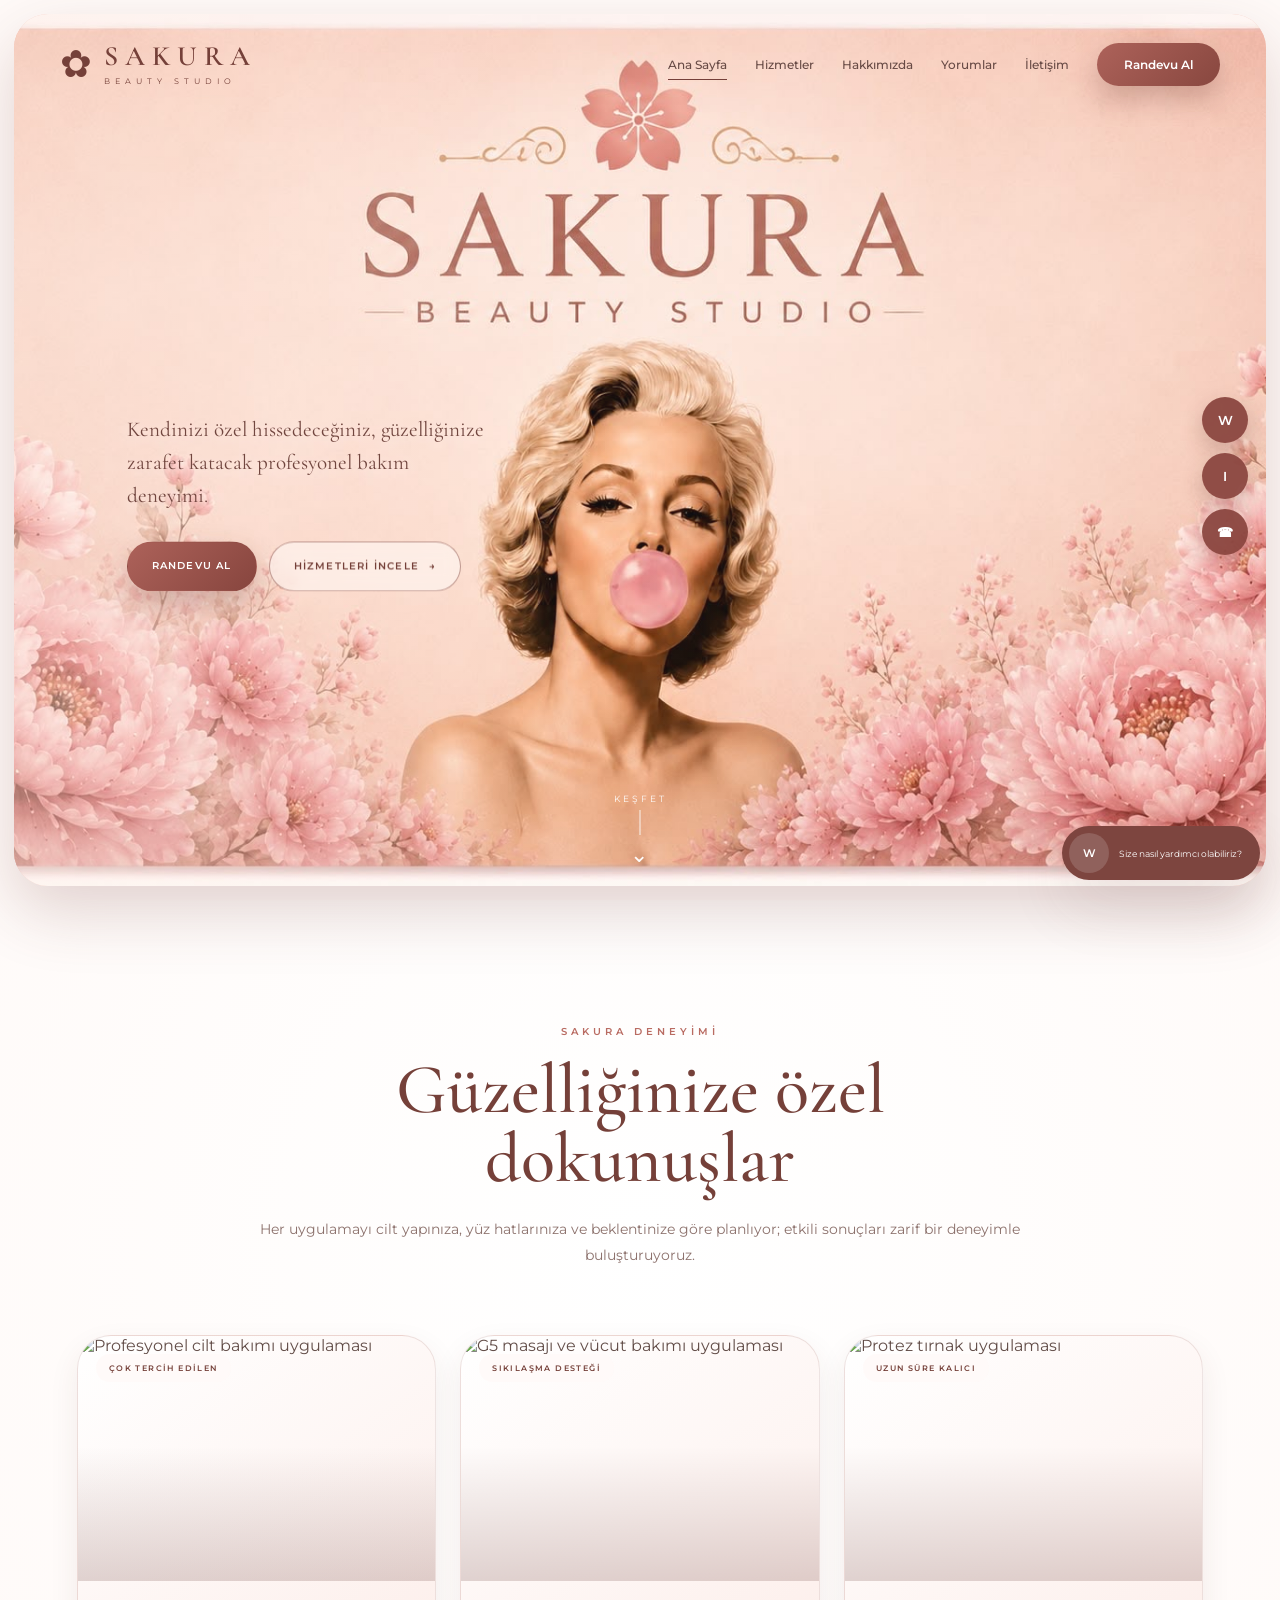
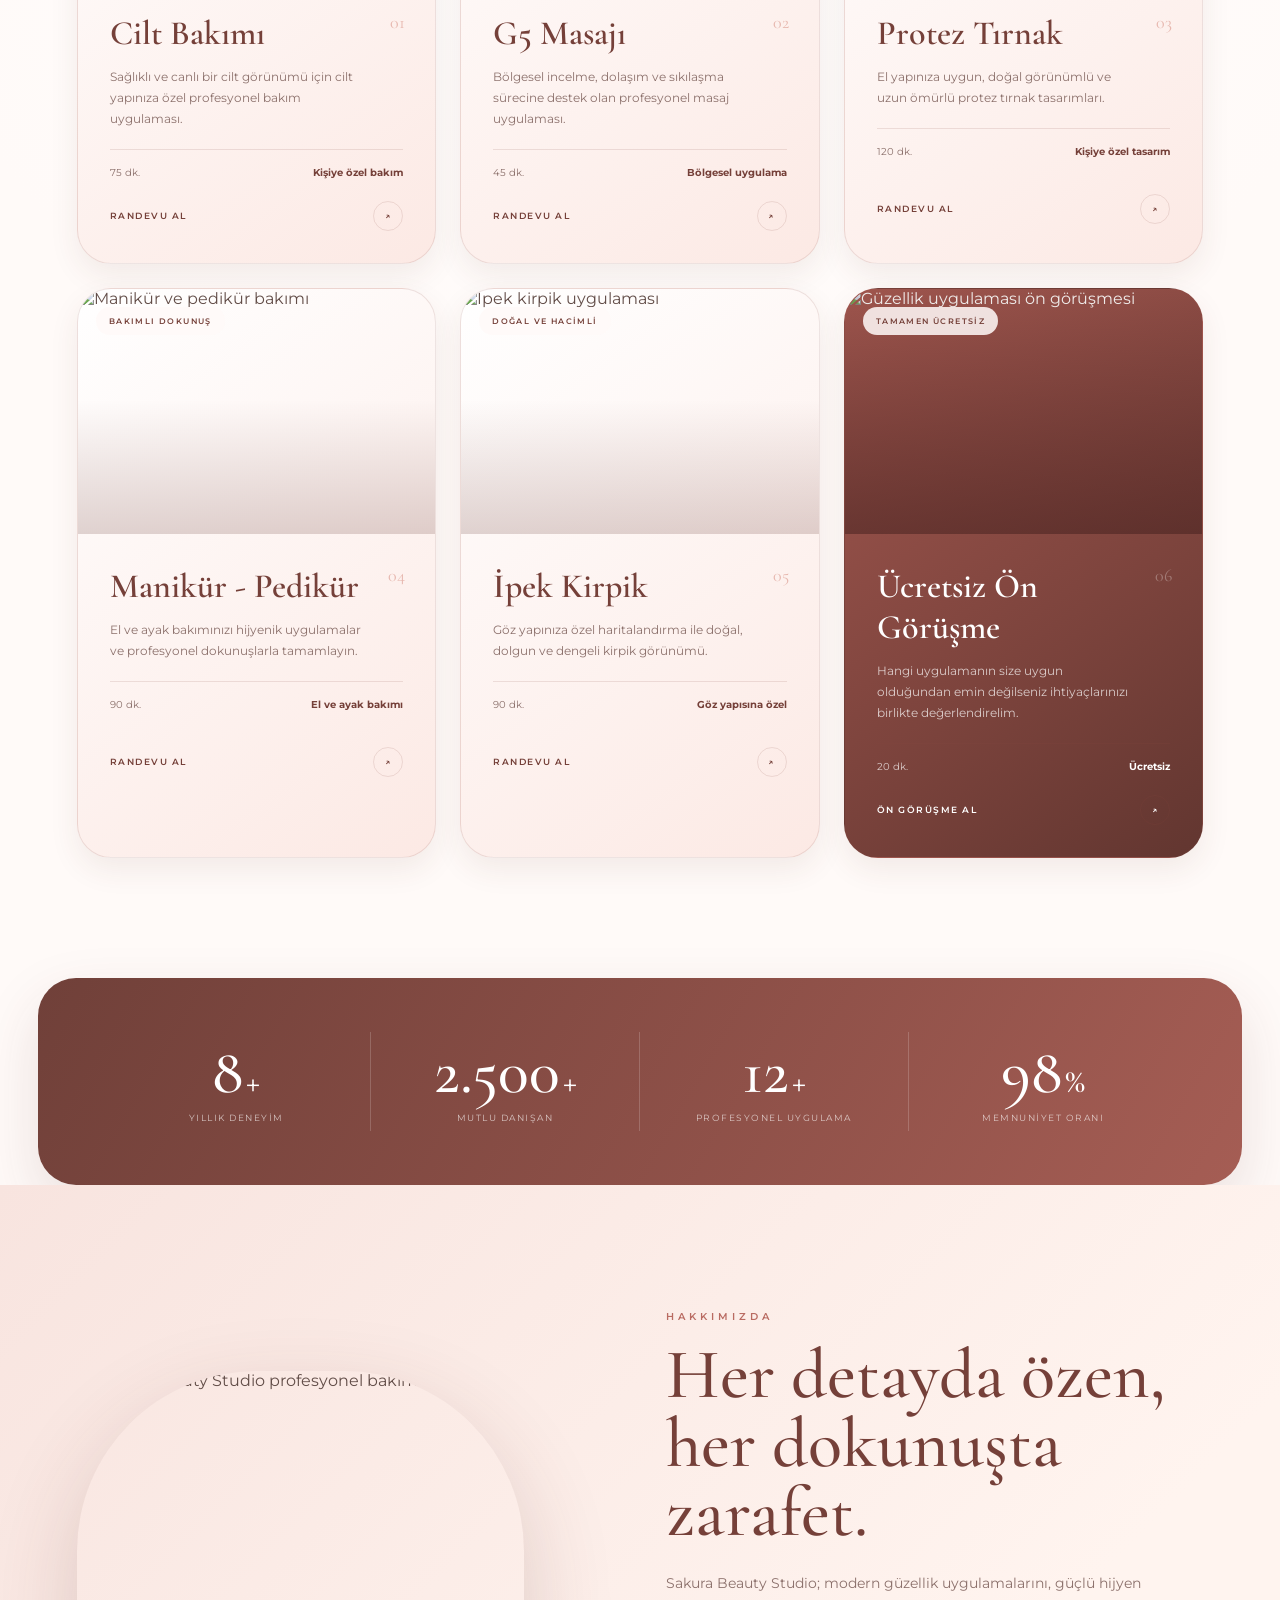
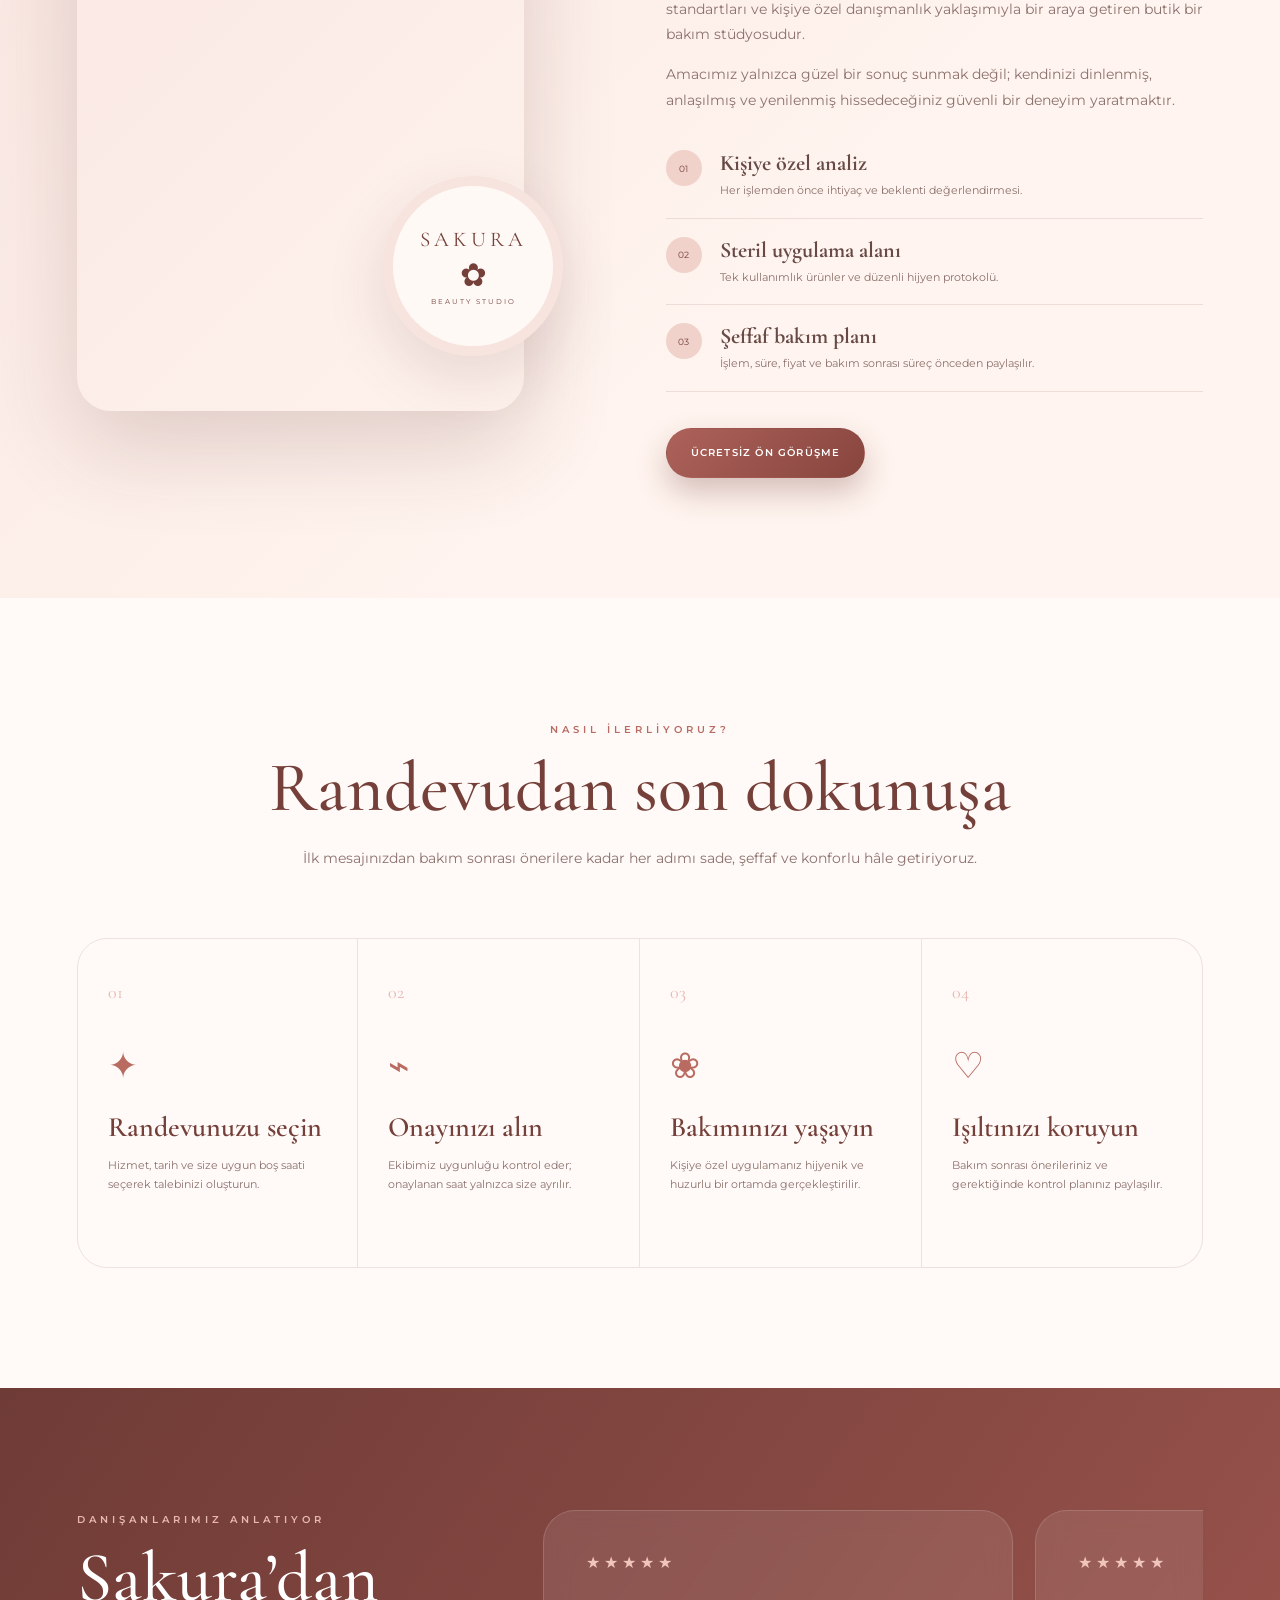
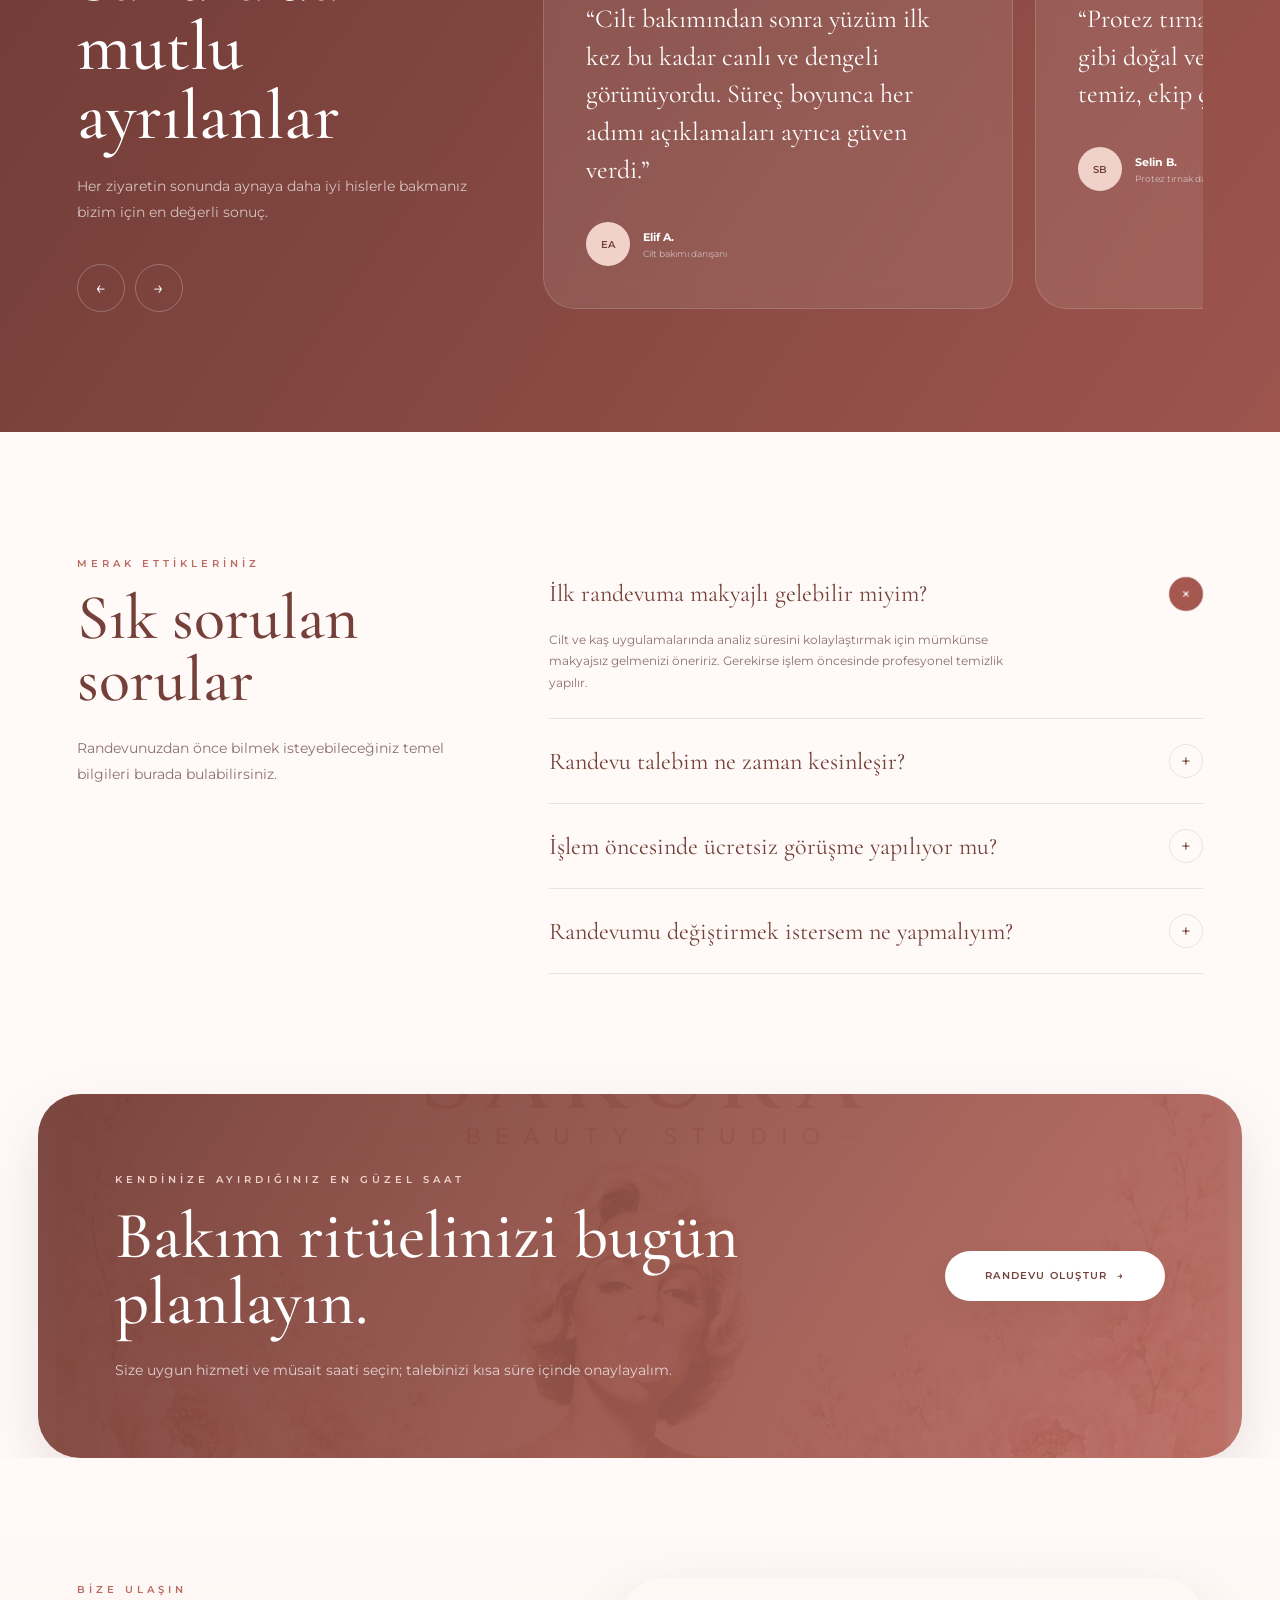
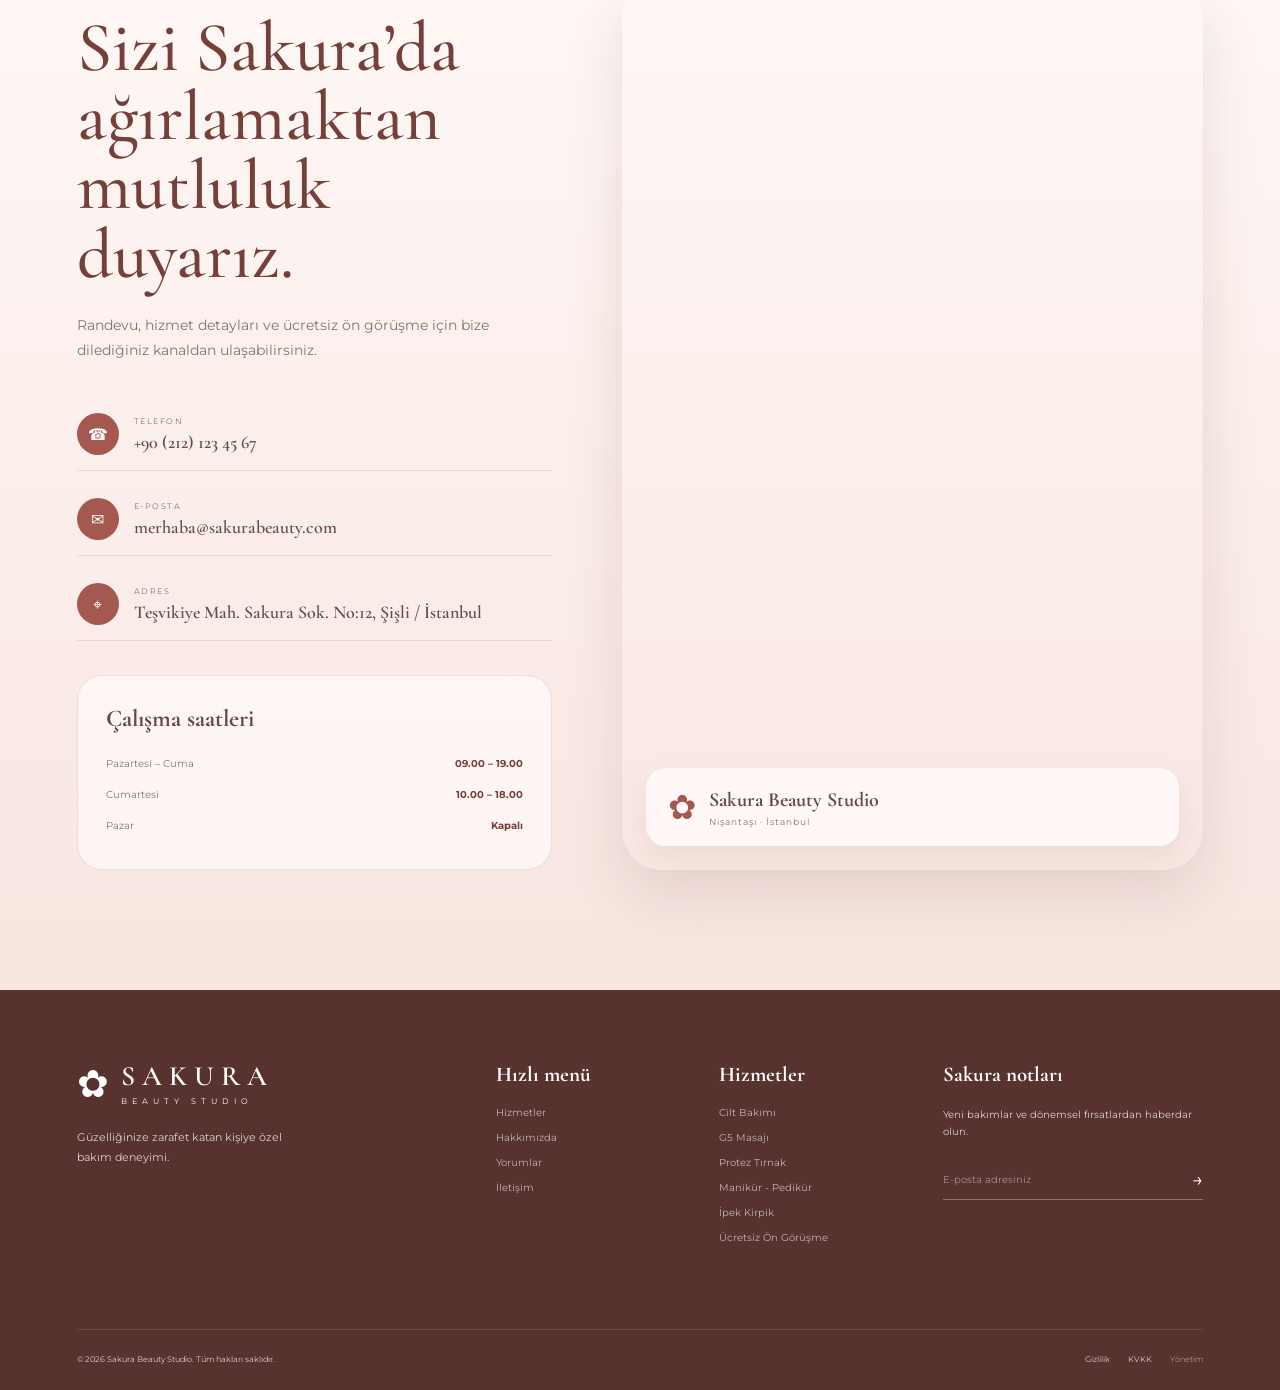
==== commit 2efb46c5: "hizmetler kısmı değişti" ====
--- a/index.html
+++ b/index.html
@@ -3,7 +3,7 @@
 <head>
     <meta charset="UTF-8">
     <meta name="viewport" content="width=device-width, initial-scale=1.0">
-    <meta name="description" content="Sakura Beauty Studio; cilt bakımı, kalıcı makyaj, kaş ve kirpik uygulamalarında kişiye özel profesyonel güzellik deneyimi.">
+    <meta name="description" content="Sakura Beauty Studio; cilt bakımı, G5 masajı, protez tırnak, manikür-pedikür ve ipek kirpik uygulamalarında profesyonel güzellik deneyimi.">
     <meta name="theme-color" content="#f5d2ca">
     <title>Sakura Beauty Studio | Güzelliğin Zarif Hali</title>
     <link rel="preconnect" href="https://fonts.googleapis.com">
@@ -41,19 +41,28 @@
             <div class="service-grid">
                 <article class="service-card service-card-featured reveal" data-service="Cilt Bakımı">
                     <div class="service-media"><img src="https://images.pexels.com/photos/29692111/pexels-photo-29692111.jpeg?auto=compress&amp;cs=tinysrgb&amp;w=1000" alt="Profesyonel cilt bakımı uygulaması" loading="lazy"><span class="service-badge">Çok Tercih Edilen</span></div>
-                    <div class="service-body"><span class="service-number">01</span><h3>Cilt Bakımı</h3><p>Detaylı cilt analizi, arındırma, nem desteği ve kişiye özel bakım protokolü.</p><div class="service-meta"><span>75 dk.</span><strong>₺1.450’den</strong></div><button type="button" class="service-action" data-booking-open data-service-choice="Cilt Bakımı">Randevu seç <span>↗</span></button></div>
+                    <div class="service-body"><span class="service-number">01</span><h3>Cilt Bakımı</h3><p>Sağlıklı ve canlı bir cilt görünümü için cilt yapınıza özel profesyonel bakım uygulaması.</p><div class="service-meta"><span>75 dk.</span><strong>Kişiye özel bakım</strong></div><button type="button" class="service-action" data-booking-open data-service-choice="Cilt Bakımı">Randevu Al <span>↗</span></button></div>
                 </article>
-                <article class="service-card reveal" data-service="Kalıcı Makyaj">
-                    <div class="service-media"><img src="https://images.pexels.com/photos/6135621/pexels-photo-6135621.jpeg?auto=compress&amp;cs=tinysrgb&amp;w=1000" alt="Profesyonel kaş ve kalıcı makyaj uygulaması" loading="lazy"><span class="service-badge">Doğal Görünüm</span></div>
-                    <div class="service-body"><span class="service-number">02</span><h3>Kalıcı Makyaj</h3><p>Yüz oranlarına uygun pudralama kaş, dudak renklendirme ve dipliner uygulamaları.</p><div class="service-meta"><span>120 dk.</span><strong>₺3.900’den</strong></div><button type="button" class="service-action" data-booking-open data-service-choice="Kalıcı Makyaj">Randevu seç <span>↗</span></button></div>
+                <article class="service-card reveal" data-service="G5 Masajı">
+                    <div class="service-media"><img src="https://images.pexels.com/photos/3757942/pexels-photo-3757942.jpeg?auto=compress&amp;cs=tinysrgb&amp;w=1000" alt="G5 masajı ve vücut bakımı uygulaması" loading="lazy"><span class="service-badge">Sıkılaşma Desteği</span></div>
+                    <div class="service-body"><span class="service-number">02</span><h3>G5 Masajı</h3><p>Bölgesel incelme, dolaşım ve sıkılaşma sürecine destek olan profesyonel masaj uygulaması.</p><div class="service-meta"><span>45 dk.</span><strong>Bölgesel uygulama</strong></div><button type="button" class="service-action" data-booking-open data-service-choice="G5 Masajı">Randevu Al <span>↗</span></button></div>
                 </article>
-                <article class="service-card reveal" data-service="Kaş ve Kirpik">
-                    <div class="service-media"><img src="https://images.pexels.com/photos/36930354/pexels-photo-36930354.jpeg?auto=compress&amp;cs=tinysrgb&amp;w=1000" alt="Kirpik lifting ve kaş tasarımı uygulaması" loading="lazy"><span class="service-badge">Zarif Dokunuş</span></div>
-                    <div class="service-body"><span class="service-number">03</span><h3>Kaş &amp; Kirpik</h3><p>Kaş laminasyonu, kirpik lifting ve yüz hatlarınıza özel profesyonel tasarım.</p><div class="service-meta"><span>60 dk.</span><strong>₺1.250’den</strong></div><button type="button" class="service-action" data-booking-open data-service-choice="Kaş ve Kirpik">Randevu seç <span>↗</span></button></div>
+                <article class="service-card reveal" data-service="Protez Tırnak">
+                    <div class="service-media"><img src="https://images.pexels.com/photos/3997391/pexels-photo-3997391.jpeg?auto=compress&amp;cs=tinysrgb&amp;w=1000" alt="Protez tırnak uygulaması" loading="lazy"><span class="service-badge">Uzun Süre Kalıcı</span></div>
+                    <div class="service-body"><span class="service-number">03</span><h3>Protez Tırnak</h3><p>El yapınıza uygun, doğal görünümlü ve uzun ömürlü protez tırnak tasarımları.</p><div class="service-meta"><span>120 dk.</span><strong>Kişiye özel tasarım</strong></div><button type="button" class="service-action" data-booking-open data-service-choice="Protez Tırnak">Randevu Al <span>↗</span></button></div>
                 </article>
-                <article class="service-card service-card-compact reveal" data-service="Hydrafacial"><div class="service-compact-icon" aria-hidden="true">✦</div><div class="service-body"><span class="service-number">04</span><h3>Hydrafacial</h3><p>Derinlemesine arındırma, yoğun nem ve ışıltı desteğini tek seansta buluşturan bakım.</p><div class="service-meta"><span>60 dk.</span><strong>₺2.100’den</strong></div><button type="button" class="service-action" data-booking-open data-service-choice="Hydrafacial">Randevu seç <span>↗</span></button></div></article>
-                <article class="service-card service-card-compact reveal" data-service="İpek Kirpik"><div class="service-compact-icon" aria-hidden="true">❀</div><div class="service-body"><span class="service-number">05</span><h3>İpek Kirpik</h3><p>Göz yapınıza özel haritalandırma ile doğal, hacimli ve dengeli kirpik tasarımı.</p><div class="service-meta"><span>90 dk.</span><strong>₺1.850’den</strong></div><button type="button" class="service-action" data-booking-open data-service-choice="İpek Kirpik">Randevu seç <span>↗</span></button></div></article>
-                <article class="service-card service-card-compact service-card-cta reveal"><div class="service-compact-icon" aria-hidden="true">♡</div><div class="service-body"><span class="service-number">06</span><h3>Size Özel Plan</h3><p>Hangi uygulamanın size uygun olduğundan emin değilseniz ücretsiz ön görüşme planlayalım.</p><button type="button" class="service-action" data-booking-open data-service-choice="Ücretsiz Ön Görüşme">Ön görüşme al <span>↗</span></button></div></article>
+                <article class="service-card reveal" data-service="Manikür - Pedikür">
+                    <div class="service-media"><img src="https://images.pexels.com/photos/3997386/pexels-photo-3997386.jpeg?auto=compress&amp;cs=tinysrgb&amp;w=1000" alt="Manikür ve pedikür bakımı" loading="lazy"><span class="service-badge">Bakımlı Dokunuş</span></div>
+                    <div class="service-body"><span class="service-number">04</span><h3>Manikür - Pedikür</h3><p>El ve ayak bakımınızı hijyenik uygulamalar ve profesyonel dokunuşlarla tamamlayın.</p><div class="service-meta"><span>90 dk.</span><strong>El ve ayak bakımı</strong></div><button type="button" class="service-action" data-booking-open data-service-choice="Manikür - Pedikür">Randevu Al <span>↗</span></button></div>
+                </article>
+                <article class="service-card reveal" data-service="İpek Kirpik">
+                    <div class="service-media"><img src="https://images.pexels.com/photos/36930354/pexels-photo-36930354.jpeg?auto=compress&amp;cs=tinysrgb&amp;w=1000" alt="İpek kirpik uygulaması" loading="lazy"><span class="service-badge">Doğal ve Hacimli</span></div>
+                    <div class="service-body"><span class="service-number">05</span><h3>İpek Kirpik</h3><p>Göz yapınıza özel haritalandırma ile doğal, dolgun ve dengeli kirpik görünümü.</p><div class="service-meta"><span>90 dk.</span><strong>Göz yapısına özel</strong></div><button type="button" class="service-action" data-booking-open data-service-choice="İpek Kirpik">Randevu Al <span>↗</span></button></div>
+                </article>
+                <article class="service-card service-card-cta reveal" data-service="Ücretsiz Ön Görüşme">
+                    <div class="service-media"><img src="https://images.pexels.com/photos/3764014/pexels-photo-3764014.jpeg?auto=compress&amp;cs=tinysrgb&amp;w=1000" alt="Güzellik uygulaması ön görüşmesi" loading="lazy"><span class="service-badge">Tamamen Ücretsiz</span></div>
+                    <div class="service-body"><span class="service-number">06</span><h3>Ücretsiz Ön Görüşme</h3><p>Hangi uygulamanın size uygun olduğundan emin değilseniz ihtiyaçlarınızı birlikte değerlendirelim.</p><div class="service-meta"><span>20 dk.</span><strong>Ücretsiz</strong></div><button type="button" class="service-action" data-booking-open data-service-choice="Ücretsiz Ön Görüşme">Ön Görüşme Al <span>↗</span></button></div>
+                </article>
             </div>
         </section>
 
@@ -64,7 +73,7 @@
             <div class="about-content reveal">
                 <span>HAKKIMIZDA</span><h2>Her detayda özen, her dokunuşta zarafet.</h2><p>Sakura Beauty Studio; modern güzellik uygulamalarını, güçlü hijyen standartları ve kişiye özel danışmanlık yaklaşımıyla bir araya getiren butik bir bakım stüdyosudur.</p><p>Amacımız yalnızca güzel bir sonuç sunmak değil; kendinizi dinlenmiş, anlaşılmış ve yenilenmiş hissedeceğiniz güvenli bir deneyim yaratmaktır.</p>
                 <div class="about-features"><div><i>01</i><span><strong>Kişiye özel analiz</strong><small>Her işlemden önce ihtiyaç ve beklenti değerlendirmesi.</small></span></div><div><i>02</i><span><strong>Steril uygulama alanı</strong><small>Tek kullanımlık ürünler ve düzenli hijyen protokolü.</small></span></div><div><i>03</i><span><strong>Şeffaf bakım planı</strong><small>İşlem, süre, fiyat ve bakım sonrası süreç önceden paylaşılır.</small></span></div></div>
-                <button type="button" class="button primary-button" data-booking-open>Ücretsiz Ön Görüşme</button>
+                <button type="button" class="button primary-button" data-booking-open data-service-choice="Ücretsiz Ön Görüşme">Ücretsiz Ön Görüşme</button>
             </div>
         </section>
 
@@ -75,10 +84,10 @@
 
         <section class="section reviews" id="yorumlar">
             <div class="reviews-intro reveal"><span>DANIŞANLARIMIZ ANLATIYOR</span><h2>Sakura’dan mutlu ayrılanlar</h2><p>Her ziyaretin sonunda aynaya daha iyi hislerle bakmanız bizim için en değerli sonuç.</p><div class="review-controls"><button type="button" data-review-prev aria-label="Önceki yorum">←</button><button type="button" data-review-next aria-label="Sonraki yorum">→</button></div></div>
-            <div class="review-viewport reveal"><div class="review-track"><article class="review-card"><div class="review-stars" aria-label="5 yıldız">★★★★★</div><blockquote>“Cilt bakımından sonra yüzüm ilk kez bu kadar canlı ve dengeli görünüyordu. Süreç boyunca her adımı açıklamaları ayrıca güven verdi.”</blockquote><footer><span>EA</span><div><strong>Elif A.</strong><small>Hydrafacial danışanı</small></div></footer></article><article class="review-card"><div class="review-stars" aria-label="5 yıldız">★★★★★</div><blockquote>“Kaş tasarımım tam istediğim gibi doğal oldu. Ortam çok temiz, ekip çok ilgili ve sonuç gerçekten yüzüme uygun.”</blockquote><footer><span>SB</span><div><strong>Selin B.</strong><small>Kalıcı makyaj danışanı</small></div></footer></article><article class="review-card"><div class="review-stars" aria-label="5 yıldız">★★★★★</div><blockquote>“Kirpik lifting işlemim haftalarca çok güzel kaldı. Randevu saatine sadık olmaları ve bakım önerileri çok profesyoneldi.”</blockquote><footer><span>MD</span><div><strong>Melis D.</strong><small>Kaş &amp; kirpik danışanı</small></div></footer></article></div></div>
+            <div class="review-viewport reveal"><div class="review-track"><article class="review-card"><div class="review-stars" aria-label="5 yıldız">★★★★★</div><blockquote>“Cilt bakımından sonra yüzüm ilk kez bu kadar canlı ve dengeli görünüyordu. Süreç boyunca her adımı açıklamaları ayrıca güven verdi.”</blockquote><footer><span>EA</span><div><strong>Elif A.</strong><small>Cilt bakımı danışanı</small></div></footer></article><article class="review-card"><div class="review-stars" aria-label="5 yıldız">★★★★★</div><blockquote>“Protez tırnaklarım tam istediğim gibi doğal ve zarif oldu. Ortam çok temiz, ekip çok ilgiliydi.”</blockquote><footer><span>SB</span><div><strong>Selin B.</strong><small>Protez tırnak danışanı</small></div></footer></article><article class="review-card"><div class="review-stars" aria-label="5 yıldız">★★★★★</div><blockquote>“İpek kirpik uygulamam çok doğal ve dengeli oldu. Randevu saatine sadık olmaları da çok profesyoneldi.”</blockquote><footer><span>MD</span><div><strong>Melis D.</strong><small>İpek kirpik danışanı</small></div></footer></article></div></div>
         </section>
 
-        <section class="section faq-section"><div class="faq-intro reveal"><span>MERAK ETTİKLERİNİZ</span><h2>Sık sorulan sorular</h2><p>Randevunuzdan önce bilmek isteyebileceğiniz temel bilgileri burada bulabilirsiniz.</p></div><div class="faq-list reveal"><details open><summary>İlk randevuma makyajlı gelebilir miyim?<span>+</span></summary><p>Cilt ve kaş uygulamalarında analiz süresini kolaylaştırmak için mümkünse makyajsız gelmenizi öneririz. Gerekirse işlem öncesinde profesyonel temizlik yapılır.</p></details><details><summary>Randevu talebim ne zaman kesinleşir?<span>+</span></summary><p>Gönderdiğiniz talep önce “beklemede” durumuna alınır. Ekibimiz onayladığında seçtiğiniz tarih ve saat dolu olarak işaretlenir ve size bilgi verilir.</p></details><details><summary>İşlem öncesinde ücretsiz görüşme yapılıyor mu?<span>+</span></summary><p>Evet. Özellikle kalıcı makyaj ve kapsamlı bakım paketlerinde beklentinizi anlamak için ücretsiz kısa bir ön görüşme planlayabilirsiniz.</p></details><details><summary>Randevumu değiştirmek istersem ne yapmalıyım?<span>+</span></summary><p>En geç 24 saat önce telefon veya WhatsApp üzerinden bize ulaşmanız yeterlidir. Uygun ilk boş saate değişiklik yapılır.</p></details></div></section>
+        <section class="section faq-section"><div class="faq-intro reveal"><span>MERAK ETTİKLERİNİZ</span><h2>Sık sorulan sorular</h2><p>Randevunuzdan önce bilmek isteyebileceğiniz temel bilgileri burada bulabilirsiniz.</p></div><div class="faq-list reveal"><details open><summary>İlk randevuma makyajlı gelebilir miyim?<span>+</span></summary><p>Cilt ve kaş uygulamalarında analiz süresini kolaylaştırmak için mümkünse makyajsız gelmenizi öneririz. Gerekirse işlem öncesinde profesyonel temizlik yapılır.</p></details><details><summary>Randevu talebim ne zaman kesinleşir?<span>+</span></summary><p>Gönderdiğiniz talep önce “beklemede” durumuna alınır. Ekibimiz onayladığında seçtiğiniz tarih ve saat dolu olarak işaretlenir ve size bilgi verilir.</p></details><details><summary>İşlem öncesinde ücretsiz görüşme yapılıyor mu?<span>+</span></summary><p>Evet. İhtiyacınıza en uygun uygulamayı belirlemek için ücretsiz kısa bir ön görüşme planlayabilirsiniz.</p></details><details><summary>Randevumu değiştirmek istersem ne yapmalıyım?<span>+</span></summary><p>En geç 24 saat önce telefon veya WhatsApp üzerinden bize ulaşmanız yeterlidir. Uygun ilk boş saate değişiklik yapılır.</p></details></div></section>
 
         <section class="booking-banner reveal" id="randevu"><div><span>KENDİNİZE AYIRDIĞINIZ EN GÜZEL SAAT</span><h2>Bakım ritüelinizi bugün planlayın.</h2><p>Size uygun hizmeti ve müsait saati seçin; talebinizi kısa süre içinde onaylayalım.</p></div><button type="button" class="button light-button" data-booking-open>Randevu Oluştur <span>→</span></button></section>
 
@@ -88,12 +97,12 @@
         </section>
     </main>
 
-    <footer class="footer"><div class="footer-brand"><a href="#anasayfa" class="logo"><span class="logo-flower">✿</span><span class="logo-text"><strong>SAKURA</strong><small>BEAUTY STUDIO</small></span></a><p>Güzelliğinize zarafet katan kişiye özel bakım deneyimi.</p></div><div class="footer-links"><strong>Hızlı menü</strong><a href="#hizmetler">Hizmetler</a><a href="#hakkimizda">Hakkımızda</a><a href="#yorumlar">Yorumlar</a><a href="#iletisim">İletişim</a></div><div class="footer-links"><strong>Hizmetler</strong><a href="#hizmetler">Cilt Bakımı</a><a href="#hizmetler">Kalıcı Makyaj</a><a href="#hizmetler">Kaş &amp; Kirpik</a><button type="button" data-booking-open>Randevu Al</button></div><div class="footer-newsletter"><strong>Sakura notları</strong><p>Yeni bakımlar ve dönemsel fırsatlardan haberdar olun.</p><form id="newsletterForm"><label class="sr-only" for="newsletterEmail">E-posta</label><input id="newsletterEmail" type="email" placeholder="E-posta adresiniz" required><button type="submit" aria-label="Kaydol">→</button></form></div><div class="footer-bottom"><span>© 2026 Sakura Beauty Studio. Tüm hakları saklıdır.</span><span><a href="#">Gizlilik</a><a href="#">KVKK</a><button type="button" class="admin-link" data-admin-open>Yönetim</button></span></div></footer>
+    <footer class="footer"><div class="footer-brand"><a href="#anasayfa" class="logo"><span class="logo-flower">✿</span><span class="logo-text"><strong>SAKURA</strong><small>BEAUTY STUDIO</small></span></a><p>Güzelliğinize zarafet katan kişiye özel bakım deneyimi.</p></div><div class="footer-links"><strong>Hızlı menü</strong><a href="#hizmetler">Hizmetler</a><a href="#hakkimizda">Hakkımızda</a><a href="#yorumlar">Yorumlar</a><a href="#iletisim">İletişim</a></div><div class="footer-links"><strong>Hizmetler</strong><a href="#hizmetler">Cilt Bakımı</a><a href="#hizmetler">G5 Masajı</a><a href="#hizmetler">Protez Tırnak</a><a href="#hizmetler">Manikür - Pedikür</a><a href="#hizmetler">İpek Kirpik</a><button type="button" data-booking-open data-service-choice="Ücretsiz Ön Görüşme">Ücretsiz Ön Görüşme</button></div><div class="footer-newsletter"><strong>Sakura notları</strong><p>Yeni bakımlar ve dönemsel fırsatlardan haberdar olun.</p><form id="newsletterForm"><label class="sr-only" for="newsletterEmail">E-posta</label><input id="newsletterEmail" type="email" placeholder="E-posta adresiniz" required><button type="submit" aria-label="Kaydol">→</button></form></div><div class="footer-bottom"><span>© 2026 Sakura Beauty Studio. Tüm hakları saklıdır.</span><span><a href="#">Gizlilik</a><a href="#">KVKK</a><button type="button" class="admin-link" data-admin-open>Yönetim</button></span></div></footer>
 
     <a class="whatsapp-float" href="https://wa.me/905551234567" target="_blank" rel="noreferrer" aria-label="WhatsApp üzerinden yazın"><span>W</span><small>Size nasıl yardımcı olabiliriz?</small></a>
 
     <dialog class="booking-dialog" id="bookingDialog" aria-labelledby="bookingTitle"><div class="dialog-shell"><button type="button" class="dialog-close" data-dialog-close aria-label="Randevu penceresini kapat">×</button><div class="booking-form-side"><div class="dialog-heading"><span>ONLINE RANDEVU</span><h2 id="bookingTitle">Size uygun zamanı seçin</h2><p>Talebiniz onaylandıktan sonra seçtiğiniz saat yalnızca size ayrılır.</p></div>
-        <form id="bookingForm" novalidate><div class="form-grid"><label class="field field-full"><span>Hizmet</span><select id="bookingService" name="service" required><option value="">Hizmet seçin</option><option>Cilt Bakımı</option><option>Kalıcı Makyaj</option><option>Kaş ve Kirpik</option><option>Hydrafacial</option><option>İpek Kirpik</option><option>Ücretsiz Ön Görüşme</option></select><small class="field-error"></small></label><label class="field"><span>Tarih</span><input id="bookingDate" name="date" type="date" required><small class="field-error"></small></label><label class="field"><span>Uzman tercihi</span><select id="bookingSpecialist" name="specialist"><option>Fark etmez</option><option>Selin Uzman</option><option>Elif Uzman</option><option>Melis Uzman</option></select></label></div><fieldset class="time-fieldset"><legend>Uygun saatler</legend><p id="timeHelper">Önce hizmet ve tarih seçin.</p><div class="time-slots" id="timeSlots" aria-live="polite"></div><small class="field-error" id="timeError"></small></fieldset><div class="form-grid personal-grid"><label class="field"><span>Ad Soyad</span><input name="name" type="text" autocomplete="name" placeholder="Adınız Soyadınız" required minlength="3"><small class="field-error"></small></label><label class="field"><span>Telefon</span><input name="phone" type="tel" autocomplete="tel" placeholder="05xx xxx xx xx" required><small class="field-error"></small></label><label class="field field-full"><span>E-posta <em>(isteğe bağlı)</em></span><input name="email" type="email" autocomplete="email" placeholder="ornek@email.com"><small class="field-error"></small></label><label class="field field-full"><span>Notunuz <em>(isteğe bağlı)</em></span><textarea name="note" rows="3" placeholder="Hassasiyet, beklenti veya paylaşmak istediğiniz bir not..."></textarea></label></div><label class="privacy-check"><input name="privacy" type="checkbox" required><span>Kişisel verilerimin randevu talebimin değerlendirilmesi amacıyla kullanılmasını kabul ediyorum.</span></label><input class="honeypot" type="text" name="website" tabindex="-1" autocomplete="off" aria-hidden="true"><button type="submit" class="button primary-button booking-submit">Randevu Talebi Gönder <span>→</span></button><p class="form-status" id="bookingStatus" role="status"></p></form>
+        <form id="bookingForm" novalidate><div class="form-grid"><label class="field field-full"><span>Hizmet</span><select id="bookingService" name="service" required><option value="">Hizmet seçin</option><option value="Cilt Bakımı">Cilt Bakımı (75 dk)</option><option value="G5 Masajı">G5 Masajı (45 dk)</option><option value="Protez Tırnak">Protez Tırnak (120 dk)</option><option value="Manikür - Pedikür">Manikür - Pedikür (90 dk)</option><option value="İpek Kirpik">İpek Kirpik (90 dk)</option><option value="Ücretsiz Ön Görüşme">Ücretsiz Ön Görüşme (20 dk)</option></select><small class="field-error"></small></label><label class="field"><span>Tarih</span><input id="bookingDate" name="date" type="date" required><small class="field-error"></small></label><label class="field"><span>Uzman tercihi</span><select id="bookingSpecialist" name="specialist"><option>Fark etmez</option><option>Selin Uzman</option><option>Elif Uzman</option><option>Melis Uzman</option></select></label></div><fieldset class="time-fieldset"><legend>Uygun saatler</legend><p id="timeHelper">Önce hizmet ve tarih seçin.</p><div class="time-slots" id="timeSlots" aria-live="polite"></div><small class="field-error" id="timeError"></small></fieldset><div class="form-grid personal-grid"><label class="field"><span>Ad Soyad</span><input name="name" type="text" autocomplete="name" placeholder="Adınız Soyadınız" required minlength="3"><small class="field-error"></small></label><label class="field"><span>Telefon</span><input name="phone" type="tel" autocomplete="tel" placeholder="05xx xxx xx xx" required><small class="field-error"></small></label><label class="field field-full"><span>E-posta <em>(isteğe bağlı)</em></span><input name="email" type="email" autocomplete="email" placeholder="ornek@email.com"><small class="field-error"></small></label><label class="field field-full"><span>Notunuz <em>(isteğe bağlı)</em></span><textarea name="note" rows="3" placeholder="Hassasiyet, beklenti veya paylaşmak istediğiniz bir not..."></textarea></label></div><label class="privacy-check"><input name="privacy" type="checkbox" required><span>Kişisel verilerimin randevu talebimin değerlendirilmesi amacıyla kullanılmasını kabul ediyorum.</span></label><input class="honeypot" type="text" name="website" tabindex="-1" autocomplete="off" aria-hidden="true"><button type="submit" class="button primary-button booking-submit">Randevu Talebi Gönder <span>→</span></button><p class="form-status" id="bookingStatus" role="status"></p></form>
         <div class="booking-success" id="bookingSuccess" hidden><span class="success-icon">✓</span><h3>Randevu talebiniz alındı.</h3><p>Talebiniz şu an beklemede. Ekibimiz uygunluğu kontrol ederek sizinle iletişime geçecek.</p><div id="successSummary"></div><button type="button" class="button primary-button" data-booking-reset>Yeni Randevu</button></div></div><aside class="booking-summary"><span class="summary-flower">✿</span><small>RANDEVU ÖZETİ</small><h3 id="summaryService">Henüz hizmet seçilmedi</h3><dl><div><dt>Tarih</dt><dd id="summaryDate">—</dd></div><div><dt>Saat</dt><dd id="summaryTime">—</dd></div><div><dt>Süre</dt><dd id="summaryDuration">—</dd></div></dl><p><strong>Bilgilendirme</strong> Randevu talebiniz onaylanana kadar seçilen saat başka taleplere açık kalabilir.</p></aside></div></dialog>
 
     <dialog class="admin-dialog" id="adminDialog" aria-labelledby="adminTitle"><div class="admin-shell"><button type="button" class="dialog-close" data-admin-close aria-label="Yönetim penceresini kapat">×</button><div class="admin-login" id="adminLogin"><span>SAKURA YÖNETİM</span><h2 id="adminTitle">Randevu yönetimi</h2><p>Bekleyen talepleri görüntülemek ve onaylamak için yönetici kodunuzu girin.</p><form id="adminLoginForm"><label class="field"><span>Yönetici kodu</span><input id="adminSecret" type="password" autocomplete="current-password" required></label><button class="button primary-button" type="submit">Giriş Yap</button><p id="adminLoginStatus" class="form-status" role="status"></p></form><small class="demo-hint">Yerel demo kodu: <strong>2468</strong></small></div><div class="admin-panel" id="adminPanel" hidden><div class="admin-header"><div><span>SAKURA YÖNETİM</span><h2>Randevu talepleri</h2></div><button type="button" class="button outline-button" id="adminLogout">Çıkış</button></div><div class="admin-stats"><div><small>Bekleyen</small><strong id="pendingCount">0</strong></div><div><small>Onaylanan</small><strong id="approvedCount">0</strong></div><div><small>Reddedilen</small><strong id="rejectedCount">0</strong></div></div><div class="admin-toolbar"><div class="admin-filters"><button class="active" type="button" data-admin-filter="all">Tümü</button><button type="button" data-admin-filter="pending">Bekleyen</button><button type="button" data-admin-filter="approved">Onaylanan</button><button type="button" data-admin-filter="rejected">Reddedilen</button></div><button type="button" class="refresh-button" id="refreshAppointments">↻ Yenile</button></div><div class="appointment-list" id="appointmentList"></div></div></div></dialog>
--- a/css/style.css
+++ b/css/style.css
@@ -112,8 +112,9 @@
 .service-compact-icon { position: absolute; top: 30px; left: 30px; z-index: 2; width: 48px; height: 48px; border-radius: 50%; display: grid; place-items: center; color: var(--rose-900); background: var(--rose-200); font-size: 22px; transition: transform .5s ease; }
 .service-card:hover .service-compact-icon { transform: rotate(12deg) scale(1.08); }
 .service-card-cta { color: white; background: linear-gradient(145deg, var(--rose-700), var(--rose-950)); }
-.service-card-cta .service-body h3, .service-card-cta .service-action { color: white; }
-.service-card-cta .service-body > p { color: rgba(255,255,255,.72); }
+.service-card-cta .service-body h3, .service-card-cta .service-action, .service-card-cta .service-meta strong { color: white; }
+.service-card-cta .service-body > p, .service-card-cta .service-meta span { color: rgba(255,255,255,.72); }
+.service-card-cta .service-media::after { background: linear-gradient(to top, rgba(65,30,28,.5), rgba(101,54,49,.08)); }
 .service-card-cta .service-number { color: rgba(255,255,255,.3); }
 .service-card-cta .service-compact-icon { color: white; background: rgba(255,255,255,.14); }
 
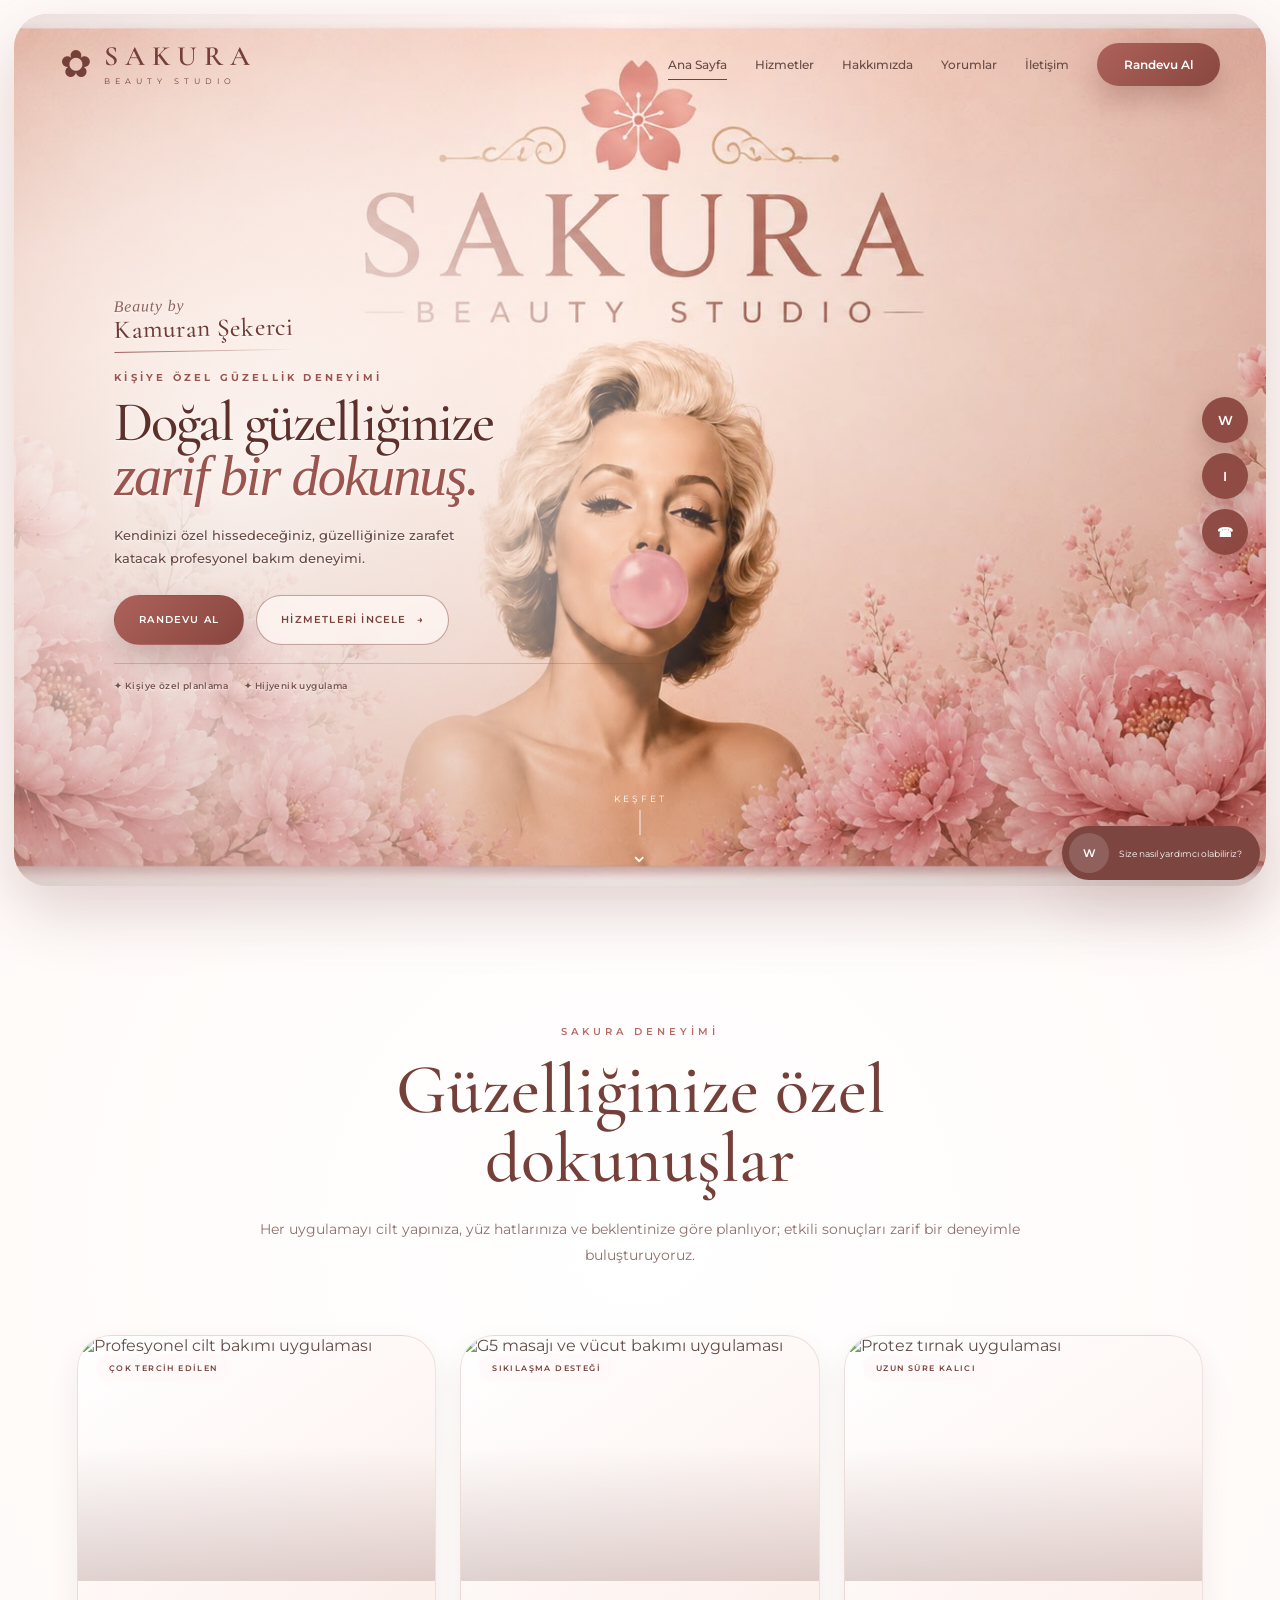
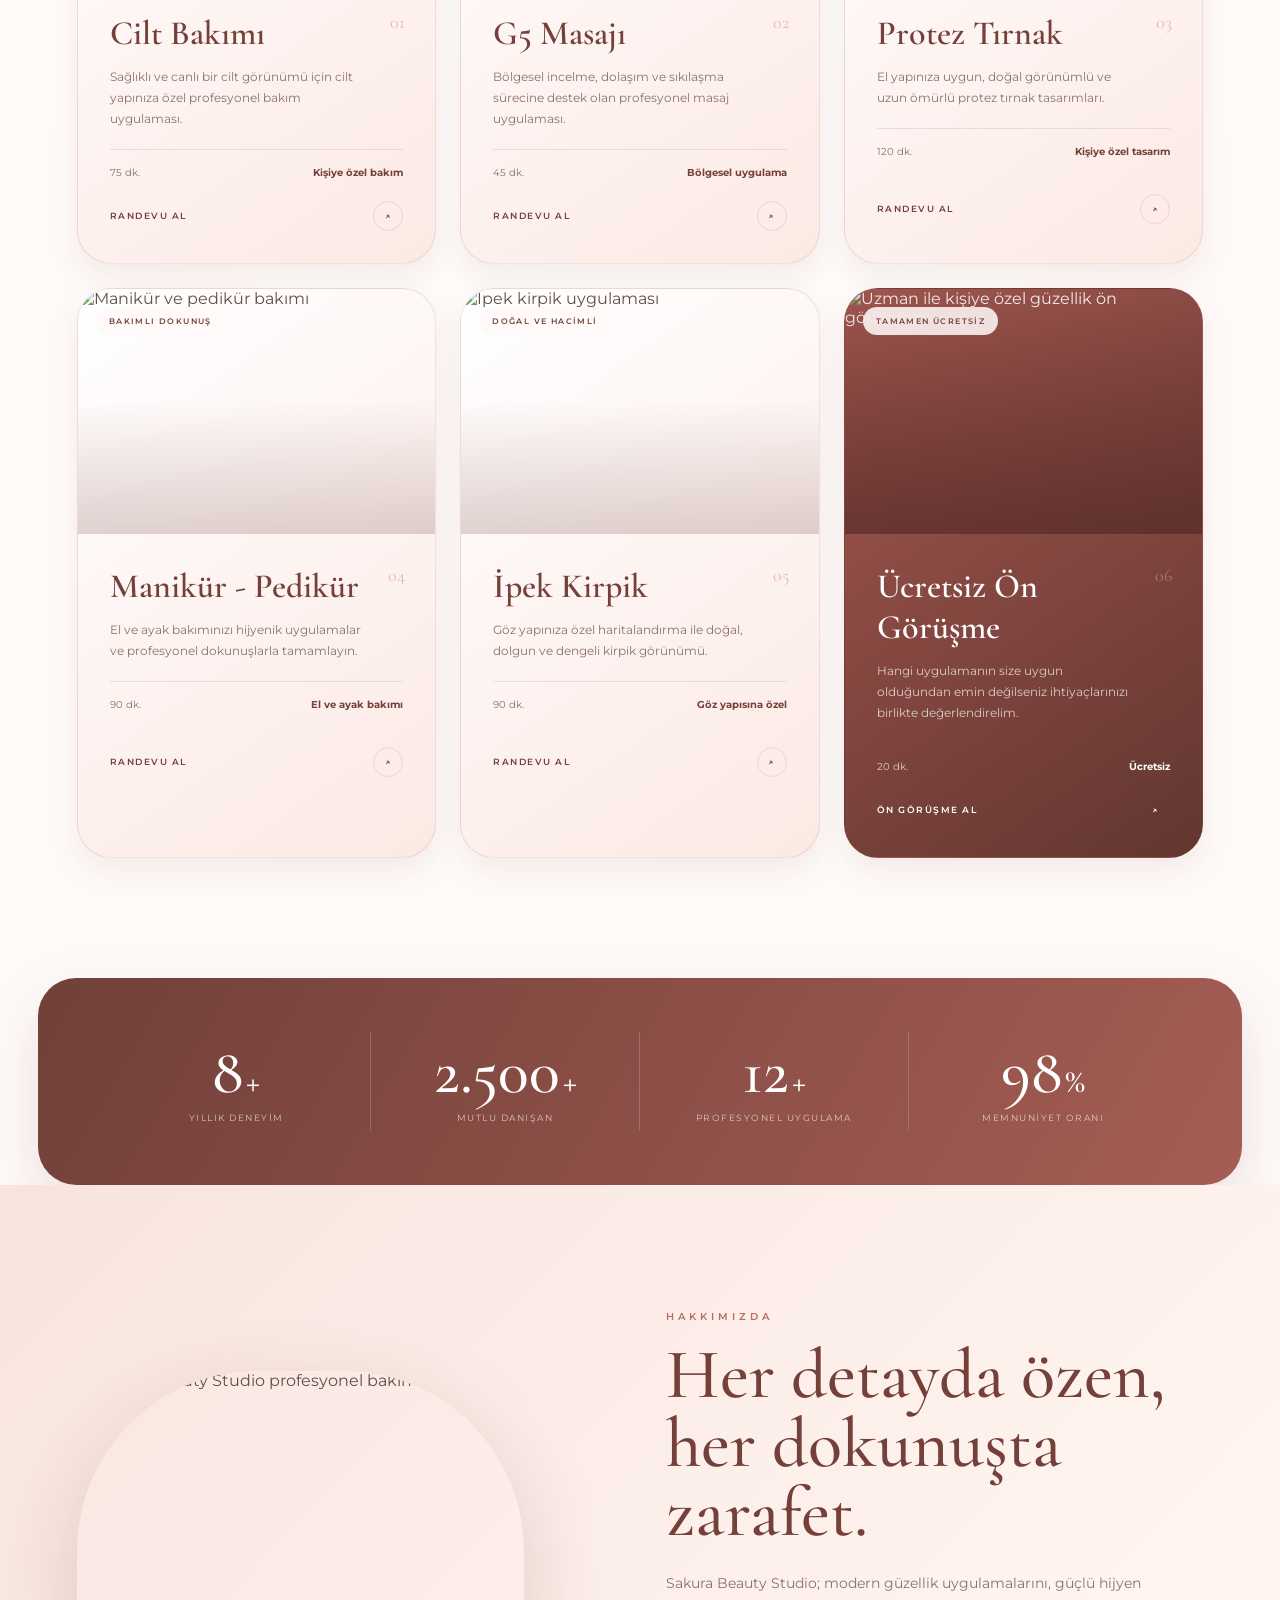
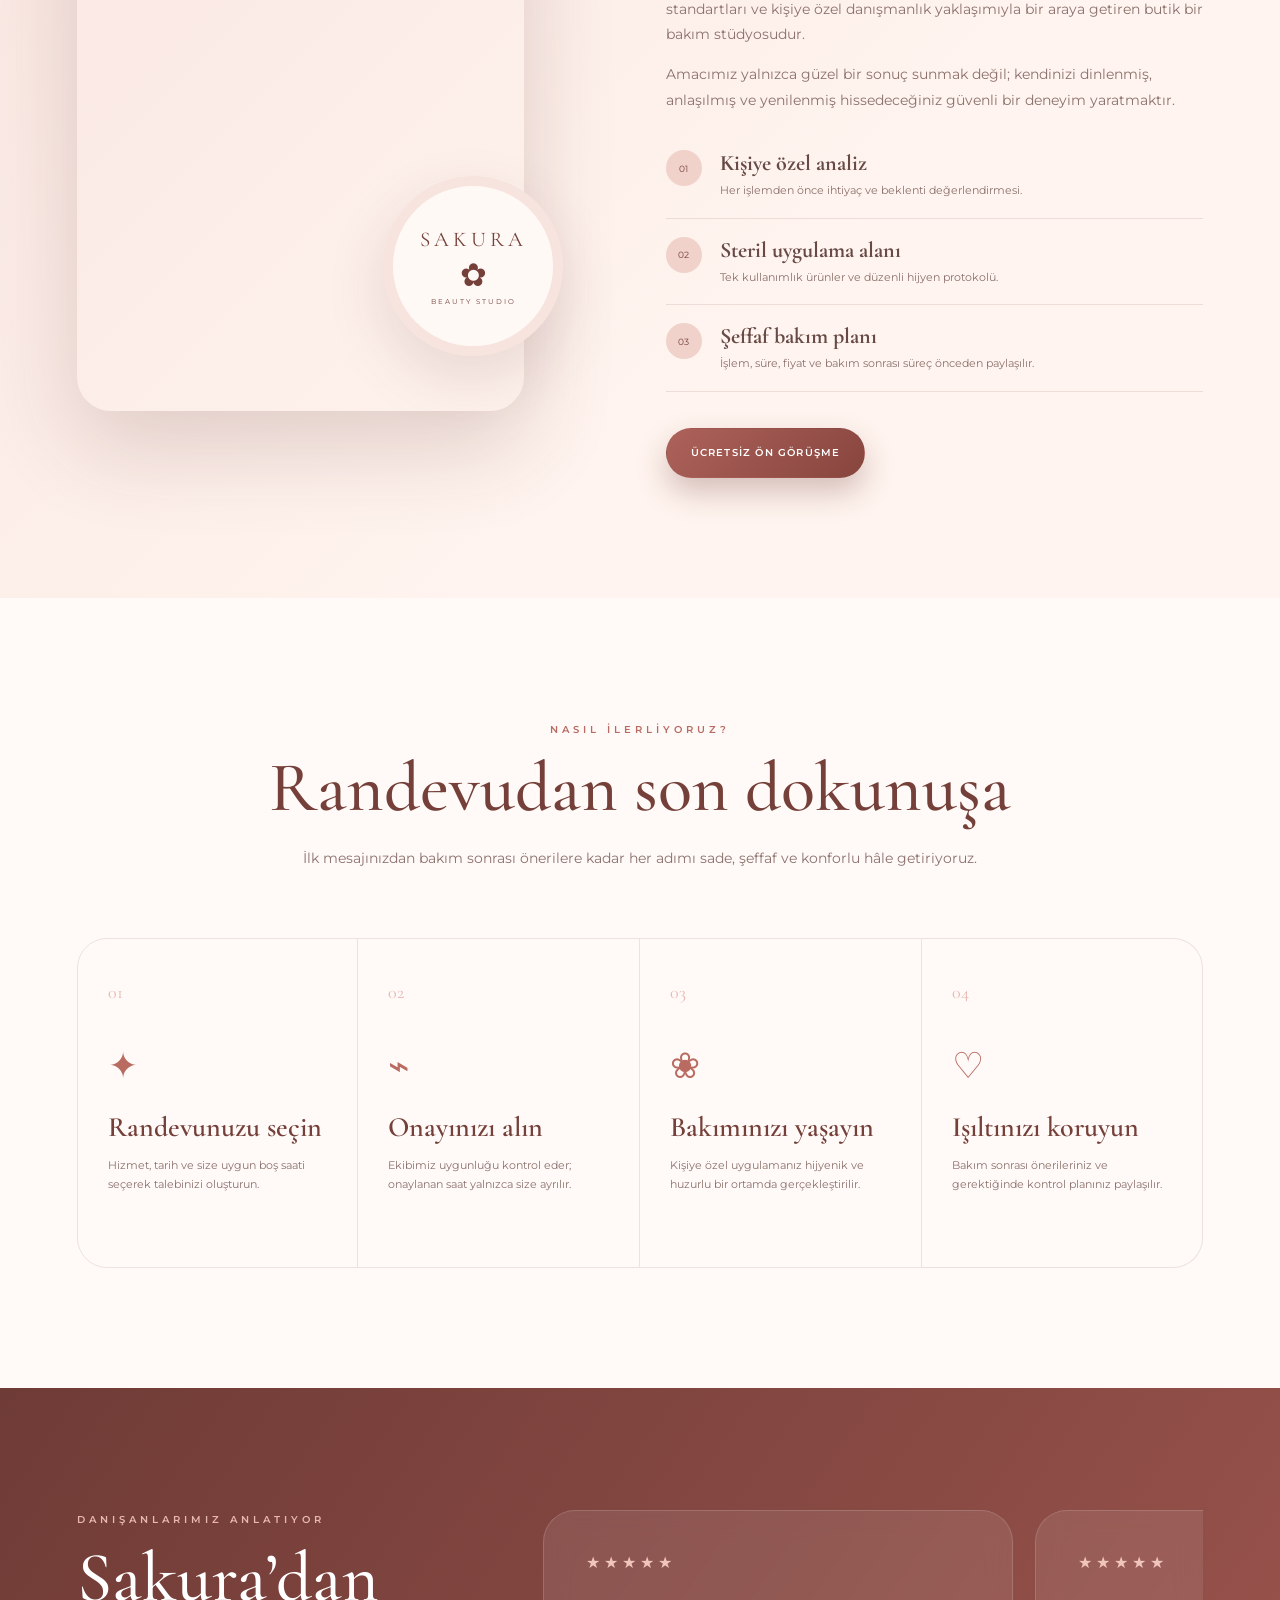
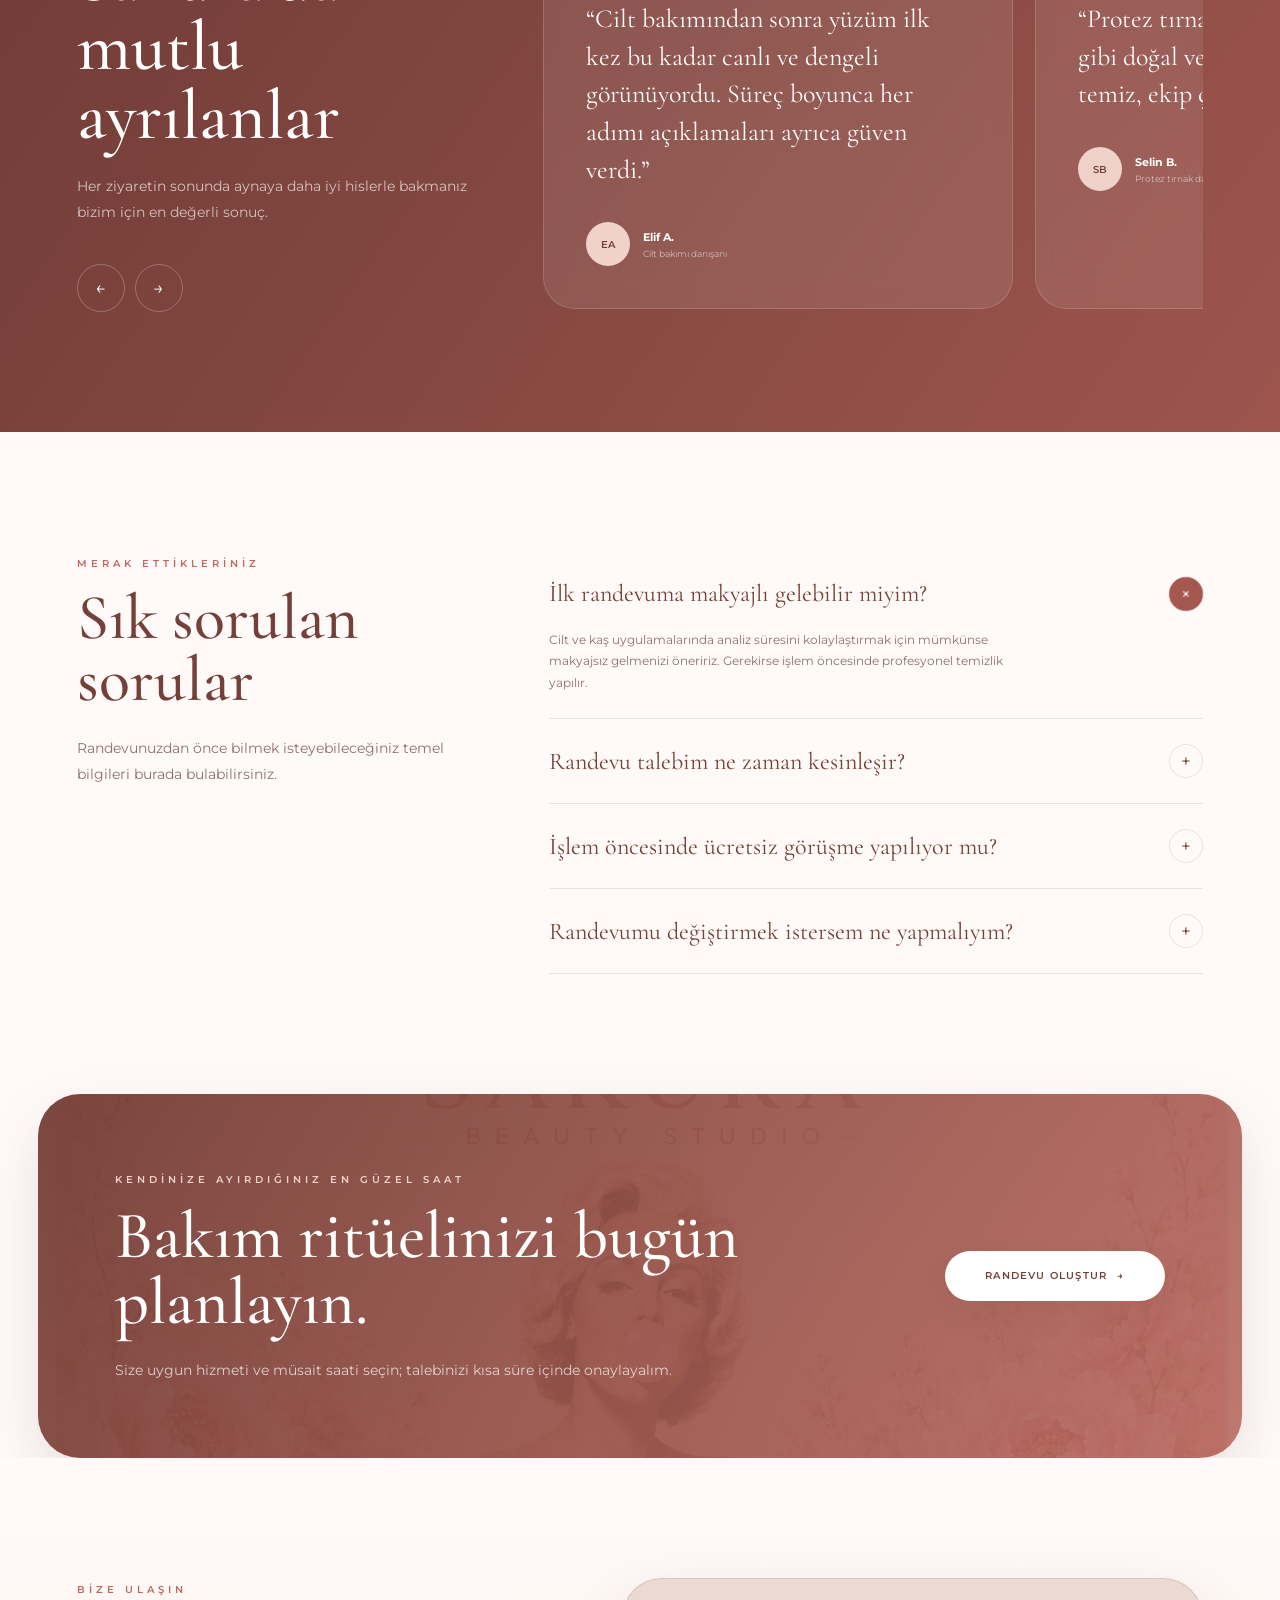
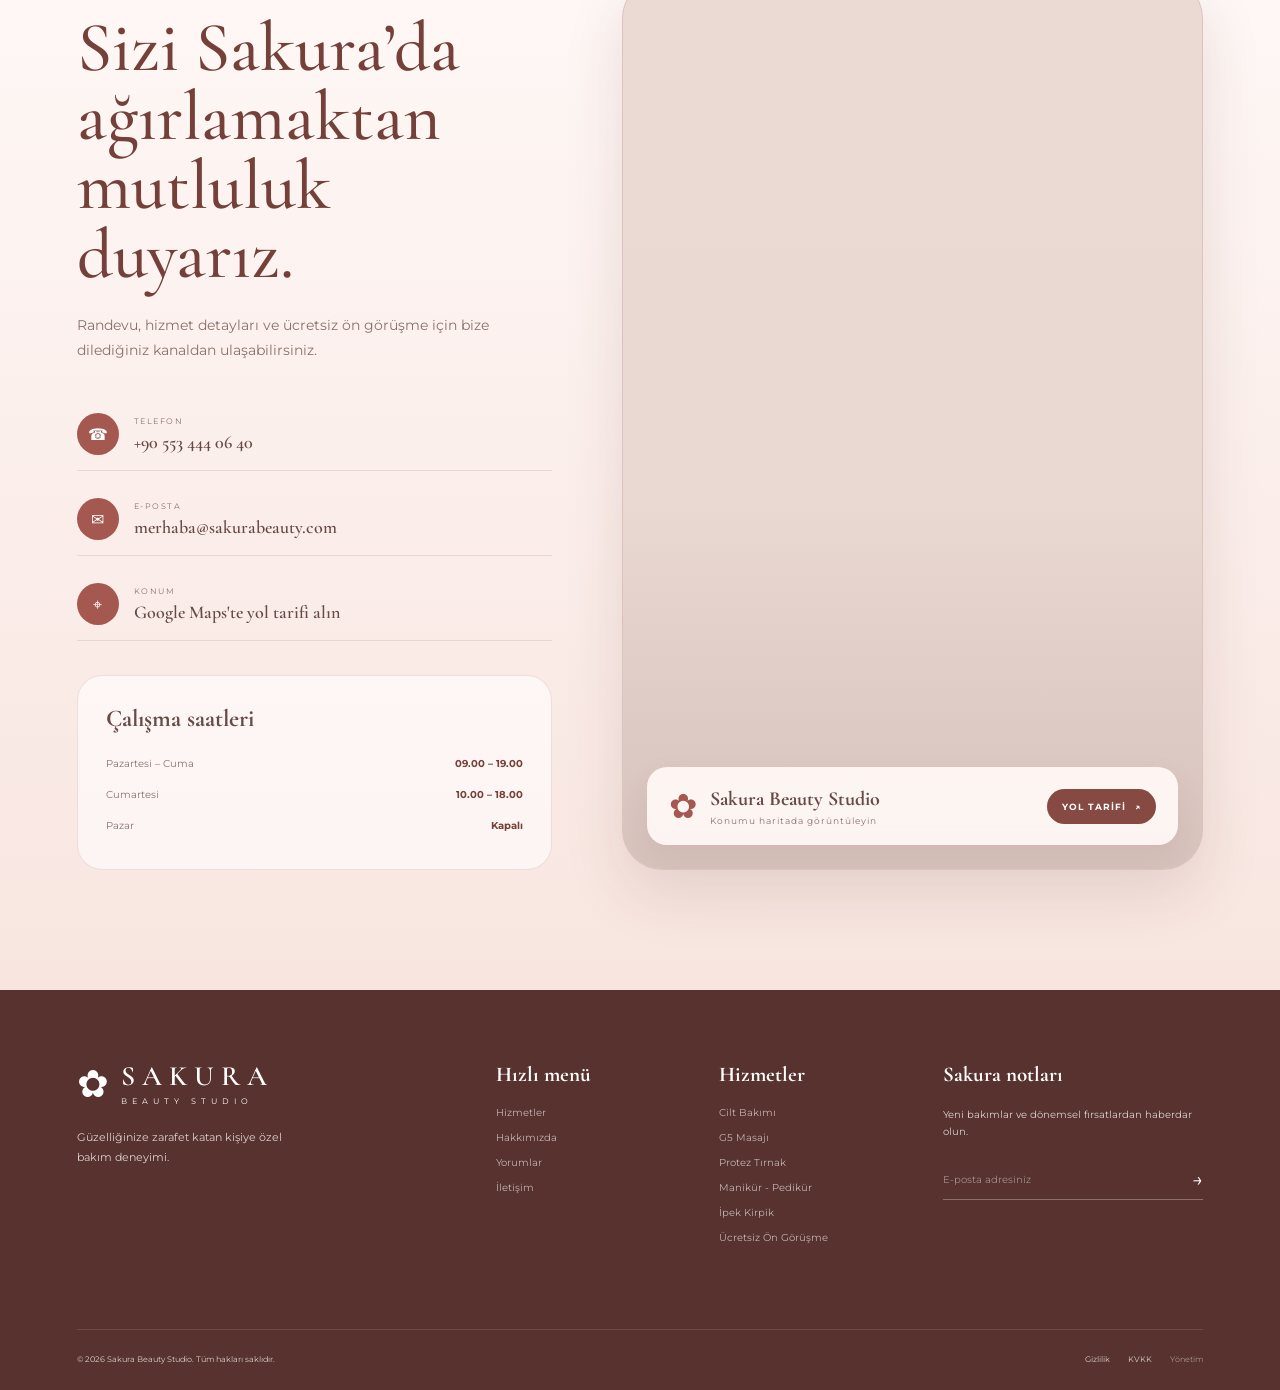
==== commit c14b93fb: "mobil güncelleme" ====
--- a/index.html
+++ b/index.html
@@ -28,10 +28,18 @@
                 </nav>
             </header>
             <div class="hero-copy">
+                <div class="hero-signature" aria-label="Beauty by Kamuran Şekerci">
+                    <span>Beauty by</span>
+                    <strong>Kamuran Şekerci</strong>
+                    <i aria-hidden="true"></i>
+                </div>
+                <p class="hero-kicker">Kişiye özel güzellik deneyimi</p>
+                <h1>Doğal güzelliğinize<br><em>zarif bir dokunuş.</em></h1>
                 <p class="hero-description">Kendinizi özel hissedeceğiniz, güzelliğinize zarafet katacak profesyonel bakım deneyimi.</p>
                 <div class="hero-buttons"><button type="button" class="button primary-button" data-booking-open>Randevu Al</button><a href="#hizmetler" class="button outline-button">Hizmetleri İncele <span aria-hidden="true">→</span></a></div>
+                <div class="hero-trust"><span>✦ Kişiye özel planlama</span><span>✦ Hijyenik uygulama</span></div>
             </div>
-            <div class="social-links" aria-label="Hızlı iletişim"><a href="https://wa.me/905551234567" target="_blank" rel="noreferrer" aria-label="WhatsApp">W</a><a href="https://instagram.com/" target="_blank" rel="noreferrer" aria-label="Instagram">I</a><a href="tel:+902121234567" aria-label="Telefon">☎</a></div>
+            <div class="social-links" aria-label="Hızlı iletişim"><a href="https://wa.me/905534440640" target="_blank" rel="noreferrer" aria-label="WhatsApp">W</a><a href="https://instagram.com/" target="_blank" rel="noreferrer" aria-label="Instagram">I</a><a href="tel:+905534440640" aria-label="Telefon">☎</a></div>
             <a href="#hizmetler" class="discover"><span>Keşfet</span><i></i><b aria-hidden="true">⌄</b></a>
             <div class="petals" aria-hidden="true"><span></span><span></span><span></span><span></span><span></span><span></span></div>
         </section>
@@ -60,7 +68,7 @@
                     <div class="service-body"><span class="service-number">05</span><h3>İpek Kirpik</h3><p>Göz yapınıza özel haritalandırma ile doğal, dolgun ve dengeli kirpik görünümü.</p><div class="service-meta"><span>90 dk.</span><strong>Göz yapısına özel</strong></div><button type="button" class="service-action" data-booking-open data-service-choice="İpek Kirpik">Randevu Al <span>↗</span></button></div>
                 </article>
                 <article class="service-card service-card-cta reveal" data-service="Ücretsiz Ön Görüşme">
-                    <div class="service-media"><img src="https://images.pexels.com/photos/3764014/pexels-photo-3764014.jpeg?auto=compress&amp;cs=tinysrgb&amp;w=1000" alt="Güzellik uygulaması ön görüşmesi" loading="lazy"><span class="service-badge">Tamamen Ücretsiz</span></div>
+                    <div class="service-media"><img src="https://images.pexels.com/photos/7446674/pexels-photo-7446674.jpeg?auto=compress&amp;cs=tinysrgb&amp;w=1200" alt="Uzman ile kişiye özel güzellik ön görüşmesi" loading="lazy"><span class="service-badge">Tamamen Ücretsiz</span></div>
                     <div class="service-body"><span class="service-number">06</span><h3>Ücretsiz Ön Görüşme</h3><p>Hangi uygulamanın size uygun olduğundan emin değilseniz ihtiyaçlarınızı birlikte değerlendirelim.</p><div class="service-meta"><span>20 dk.</span><strong>Ücretsiz</strong></div><button type="button" class="service-action" data-booking-open data-service-choice="Ücretsiz Ön Görüşme">Ön Görüşme Al <span>↗</span></button></div>
                 </article>
             </div>
@@ -92,17 +100,21 @@
         <section class="booking-banner reveal" id="randevu"><div><span>KENDİNİZE AYIRDIĞINIZ EN GÜZEL SAAT</span><h2>Bakım ritüelinizi bugün planlayın.</h2><p>Size uygun hizmeti ve müsait saati seçin; talebinizi kısa süre içinde onaylayalım.</p></div><button type="button" class="button light-button" data-booking-open>Randevu Oluştur <span>→</span></button></section>
 
         <section class="section contact" id="iletisim">
-            <div class="contact-copy reveal"><span>BİZE ULAŞIN</span><h2>Sizi Sakura’da ağırlamaktan mutluluk duyarız.</h2><p>Randevu, hizmet detayları ve ücretsiz ön görüşme için bize dilediğiniz kanaldan ulaşabilirsiniz.</p><div class="contact-list"><a href="tel:+902121234567"><i>☎</i><span><small>Telefon</small><strong>+90 (212) 123 45 67</strong></span></a><a href="mailto:merhaba@sakurabeauty.com"><i>✉</i><span><small>E-posta</small><strong>merhaba@sakurabeauty.com</strong></span></a><a href="https://maps.google.com/?q=Nişantaşı+Şişli+İstanbul" target="_blank" rel="noreferrer"><i>⌖</i><span><small>Adres</small><strong>Teşvikiye Mah. Sakura Sok. No:12, Şişli / İstanbul</strong></span></a></div><div class="opening-hours"><h3>Çalışma saatleri</h3><p><span>Pazartesi – Cuma</span><strong>09.00 – 19.00</strong></p><p><span>Cumartesi</span><strong>10.00 – 18.00</strong></p><p><span>Pazar</span><strong>Kapalı</strong></p></div></div>
-            <div class="map-card reveal"><iframe title="Sakura Beauty Studio konumu" src="https://www.google.com/maps?q=Nişantaşı,+Şişli,+İstanbul&amp;output=embed" loading="lazy" referrerpolicy="no-referrer-when-downgrade"></iframe><div class="map-note"><span>✿</span><div><strong>Sakura Beauty Studio</strong><small>Nişantaşı · İstanbul</small></div></div></div>
+            <div class="contact-copy reveal"><span>BİZE ULAŞIN</span><h2>Sizi Sakura’da ağırlamaktan mutluluk duyarız.</h2><p>Randevu, hizmet detayları ve ücretsiz ön görüşme için bize dilediğiniz kanaldan ulaşabilirsiniz.</p><div class="contact-list"><a href="tel:+905534440640"><i>☎</i><span><small>Telefon</small><strong>+90 553 444 06 40</strong></span></a><a href="mailto:merhaba@sakurabeauty.com"><i>✉</i><span><small>E-posta</small><strong>merhaba@sakurabeauty.com</strong></span></a><a href="https://maps.app.goo.gl/zhCPmiX9HF34nL6o9" target="_blank" rel="noreferrer"><i>⌖</i><span><small>Konum</small><strong>Google Maps'te yol tarifi alın</strong></span></a></div><div class="opening-hours"><h3>Çalışma saatleri</h3><p><span>Pazartesi – Cuma</span><strong>09.00 – 19.00</strong></p><p><span>Cumartesi</span><strong>10.00 – 18.00</strong></p><p><span>Pazar</span><strong>Kapalı</strong></p></div></div>
+            <div class="map-card reveal">
+                <iframe title="Sakura Beauty Studio konumu" src="https://www.google.com/maps?q=Sakura%20Beauty%20Studio&amp;output=embed" loading="lazy" allowfullscreen referrerpolicy="no-referrer-when-downgrade"></iframe>
+                <div class="map-vignette" aria-hidden="true"></div>
+                <div class="map-note"><span>✿</span><div><strong>Sakura Beauty Studio</strong><small>Konumu haritada görüntüleyin</small></div><a href="https://maps.app.goo.gl/zhCPmiX9HF34nL6o9" target="_blank" rel="noreferrer">Yol Tarifi <b>↗</b></a></div>
+            </div>
         </section>
     </main>
 
     <footer class="footer"><div class="footer-brand"><a href="#anasayfa" class="logo"><span class="logo-flower">✿</span><span class="logo-text"><strong>SAKURA</strong><small>BEAUTY STUDIO</small></span></a><p>Güzelliğinize zarafet katan kişiye özel bakım deneyimi.</p></div><div class="footer-links"><strong>Hızlı menü</strong><a href="#hizmetler">Hizmetler</a><a href="#hakkimizda">Hakkımızda</a><a href="#yorumlar">Yorumlar</a><a href="#iletisim">İletişim</a></div><div class="footer-links"><strong>Hizmetler</strong><a href="#hizmetler">Cilt Bakımı</a><a href="#hizmetler">G5 Masajı</a><a href="#hizmetler">Protez Tırnak</a><a href="#hizmetler">Manikür - Pedikür</a><a href="#hizmetler">İpek Kirpik</a><button type="button" data-booking-open data-service-choice="Ücretsiz Ön Görüşme">Ücretsiz Ön Görüşme</button></div><div class="footer-newsletter"><strong>Sakura notları</strong><p>Yeni bakımlar ve dönemsel fırsatlardan haberdar olun.</p><form id="newsletterForm"><label class="sr-only" for="newsletterEmail">E-posta</label><input id="newsletterEmail" type="email" placeholder="E-posta adresiniz" required><button type="submit" aria-label="Kaydol">→</button></form></div><div class="footer-bottom"><span>© 2026 Sakura Beauty Studio. Tüm hakları saklıdır.</span><span><a href="#">Gizlilik</a><a href="#">KVKK</a><button type="button" class="admin-link" data-admin-open>Yönetim</button></span></div></footer>
 
-    <a class="whatsapp-float" href="https://wa.me/905551234567" target="_blank" rel="noreferrer" aria-label="WhatsApp üzerinden yazın"><span>W</span><small>Size nasıl yardımcı olabiliriz?</small></a>
+    <a class="whatsapp-float" href="https://wa.me/905534440640" target="_blank" rel="noreferrer" aria-label="WhatsApp üzerinden yazın"><span>W</span><small>Size nasıl yardımcı olabiliriz?</small></a>
 
     <dialog class="booking-dialog" id="bookingDialog" aria-labelledby="bookingTitle"><div class="dialog-shell"><button type="button" class="dialog-close" data-dialog-close aria-label="Randevu penceresini kapat">×</button><div class="booking-form-side"><div class="dialog-heading"><span>ONLINE RANDEVU</span><h2 id="bookingTitle">Size uygun zamanı seçin</h2><p>Talebiniz onaylandıktan sonra seçtiğiniz saat yalnızca size ayrılır.</p></div>
-        <form id="bookingForm" novalidate><div class="form-grid"><label class="field field-full"><span>Hizmet</span><select id="bookingService" name="service" required><option value="">Hizmet seçin</option><option value="Cilt Bakımı">Cilt Bakımı (75 dk)</option><option value="G5 Masajı">G5 Masajı (45 dk)</option><option value="Protez Tırnak">Protez Tırnak (120 dk)</option><option value="Manikür - Pedikür">Manikür - Pedikür (90 dk)</option><option value="İpek Kirpik">İpek Kirpik (90 dk)</option><option value="Ücretsiz Ön Görüşme">Ücretsiz Ön Görüşme (20 dk)</option></select><small class="field-error"></small></label><label class="field"><span>Tarih</span><input id="bookingDate" name="date" type="date" required><small class="field-error"></small></label><label class="field"><span>Uzman tercihi</span><select id="bookingSpecialist" name="specialist"><option>Fark etmez</option><option>Selin Uzman</option><option>Elif Uzman</option><option>Melis Uzman</option></select></label></div><fieldset class="time-fieldset"><legend>Uygun saatler</legend><p id="timeHelper">Önce hizmet ve tarih seçin.</p><div class="time-slots" id="timeSlots" aria-live="polite"></div><small class="field-error" id="timeError"></small></fieldset><div class="form-grid personal-grid"><label class="field"><span>Ad Soyad</span><input name="name" type="text" autocomplete="name" placeholder="Adınız Soyadınız" required minlength="3"><small class="field-error"></small></label><label class="field"><span>Telefon</span><input name="phone" type="tel" autocomplete="tel" placeholder="05xx xxx xx xx" required><small class="field-error"></small></label><label class="field field-full"><span>E-posta <em>(isteğe bağlı)</em></span><input name="email" type="email" autocomplete="email" placeholder="ornek@email.com"><small class="field-error"></small></label><label class="field field-full"><span>Notunuz <em>(isteğe bağlı)</em></span><textarea name="note" rows="3" placeholder="Hassasiyet, beklenti veya paylaşmak istediğiniz bir not..."></textarea></label></div><label class="privacy-check"><input name="privacy" type="checkbox" required><span>Kişisel verilerimin randevu talebimin değerlendirilmesi amacıyla kullanılmasını kabul ediyorum.</span></label><input class="honeypot" type="text" name="website" tabindex="-1" autocomplete="off" aria-hidden="true"><button type="submit" class="button primary-button booking-submit">Randevu Talebi Gönder <span>→</span></button><p class="form-status" id="bookingStatus" role="status"></p></form>
+        <form id="bookingForm" novalidate><div class="form-grid"><label class="field field-full"><span>Hizmet</span><select id="bookingService" name="service" required><option value="">Hizmet seçin</option><option value="Cilt Bakımı">Cilt Bakımı (75 dk)</option><option value="G5 Masajı">G5 Masajı (45 dk)</option><option value="Protez Tırnak">Protez Tırnak (120 dk)</option><option value="Manikür - Pedikür">Manikür - Pedikür (90 dk)</option><option value="İpek Kirpik">İpek Kirpik (90 dk)</option><option value="Ücretsiz Ön Görüşme">Ücretsiz Ön Görüşme (20 dk)</option></select><small class="field-error"></small></label><label class="field"><span>Tarih</span><input id="bookingDate" name="date" type="date" required><small class="field-error"></small></label><label class="field"><span>Uzman tercihi</span><select id="bookingSpecialist" name="specialist"><option>Fark etmez</option><option>Kamuran Şekerci</option></select><small class="field-error"></small></label></div><fieldset class="time-fieldset"><legend>Uygun saatler</legend><p id="timeHelper">Önce hizmet ve tarih seçin.</p><div class="time-slots" id="timeSlots" aria-live="polite"></div><small class="field-error" id="timeError"></small></fieldset><div class="form-grid personal-grid"><label class="field"><span>Ad Soyad</span><input name="name" type="text" autocomplete="name" placeholder="Adınız Soyadınız" required minlength="3"><small class="field-error"></small></label><label class="field"><span>Telefon</span><input name="phone" type="tel" autocomplete="tel" placeholder="05xx xxx xx xx" required><small class="field-error"></small></label><label class="field field-full"><span>E-posta <em>(isteğe bağlı)</em></span><input name="email" type="email" autocomplete="email" placeholder="ornek@email.com"><small class="field-error"></small></label><label class="field field-full"><span>Notunuz <em>(isteğe bağlı)</em></span><textarea name="note" rows="3" placeholder="Hassasiyet, beklenti veya paylaşmak istediğiniz bir not..."></textarea></label></div><label class="privacy-check"><input name="privacy" type="checkbox" required><span>Kişisel verilerimin randevu talebimin değerlendirilmesi amacıyla kullanılmasını kabul ediyorum.</span></label><input class="honeypot" type="text" name="website" tabindex="-1" autocomplete="off" aria-hidden="true"><button type="submit" class="button primary-button booking-submit">Randevu Talebi Gönder <span>→</span></button><p class="form-status" id="bookingStatus" role="status"></p></form>
         <div class="booking-success" id="bookingSuccess" hidden><span class="success-icon">✓</span><h3>Randevu talebiniz alındı.</h3><p>Talebiniz şu an beklemede. Ekibimiz uygunluğu kontrol ederek sizinle iletişime geçecek.</p><div id="successSummary"></div><button type="button" class="button primary-button" data-booking-reset>Yeni Randevu</button></div></div><aside class="booking-summary"><span class="summary-flower">✿</span><small>RANDEVU ÖZETİ</small><h3 id="summaryService">Henüz hizmet seçilmedi</h3><dl><div><dt>Tarih</dt><dd id="summaryDate">—</dd></div><div><dt>Saat</dt><dd id="summaryTime">—</dd></div><div><dt>Süre</dt><dd id="summaryDuration">—</dd></div></dl><p><strong>Bilgilendirme</strong> Randevu talebiniz onaylanana kadar seçilen saat başka taleplere açık kalabilir.</p></aside></div></dialog>
 
     <dialog class="admin-dialog" id="adminDialog" aria-labelledby="adminTitle"><div class="admin-shell"><button type="button" class="dialog-close" data-admin-close aria-label="Yönetim penceresini kapat">×</button><div class="admin-login" id="adminLogin"><span>SAKURA YÖNETİM</span><h2 id="adminTitle">Randevu yönetimi</h2><p>Bekleyen talepleri görüntülemek ve onaylamak için yönetici kodunuzu girin.</p><form id="adminLoginForm"><label class="field"><span>Yönetici kodu</span><input id="adminSecret" type="password" autocomplete="current-password" required></label><button class="button primary-button" type="submit">Giriş Yap</button><p id="adminLoginStatus" class="form-status" role="status"></p></form><small class="demo-hint">Yerel demo kodu: <strong>2468</strong></small></div><div class="admin-panel" id="adminPanel" hidden><div class="admin-header"><div><span>SAKURA YÖNETİM</span><h2>Randevu talepleri</h2></div><button type="button" class="button outline-button" id="adminLogout">Çıkış</button></div><div class="admin-stats"><div><small>Bekleyen</small><strong id="pendingCount">0</strong></div><div><small>Onaylanan</small><strong id="approvedCount">0</strong></div><div><small>Reddedilen</small><strong id="rejectedCount">0</strong></div></div><div class="admin-toolbar"><div class="admin-filters"><button class="active" type="button" data-admin-filter="all">Tümü</button><button type="button" data-admin-filter="pending">Bekleyen</button><button type="button" data-admin-filter="approved">Onaylanan</button><button type="button" data-admin-filter="rejected">Reddedilen</button></div><button type="button" class="refresh-button" id="refreshAppointments">↻ Yenile</button></div><div class="appointment-list" id="appointmentList"></div></div></div></dialog>
--- a/css/style.css
+++ b/css/style.css
@@ -39,7 +39,10 @@
 /* HERO */
 .hero { position: relative; isolation: isolate; width: calc(100% - 28px); min-height: calc(100svh - 28px); margin: 14px; overflow: hidden; border-radius: 34px; background: #f6c8bd; box-shadow: 0 25px 65px rgba(105, 51, 46, .2); }
 .hero-background { position: absolute; inset: 0; z-index: -3; background-image: url("../images/hero-sakura.jpg"); background-position: center; background-size: cover; background-repeat: no-repeat; transform: scale(1.015); animation: backgroundReveal 1.5s ease both; transition: transform .5s ease-out; }
-.hero-shade { position: absolute; inset: 0; z-index: -2; background: linear-gradient(90deg, rgba(255,239,233,.4) 0%, rgba(255,239,233,.05) 43%, rgba(255,239,233,.06) 100%); }
+.hero-shade { position: absolute; inset: 0; z-index: -2; background:
+    radial-gradient(circle at 18% 52%, rgba(255,250,247,.92) 0, rgba(255,244,240,.62) 25%, transparent 48%),
+    linear-gradient(90deg, rgba(73,32,29,.12) 0%, rgba(255,239,233,.02) 48%, rgba(74,33,30,.14) 100%); }
+.hero::after { content: ""; position: absolute; z-index: -1; inset: 0; pointer-events: none; background: linear-gradient(to bottom, rgba(255,255,255,.08), transparent 38%, rgba(69,28,25,.1)); }
 .navbar { position: relative; z-index: 40; min-height: 100px; padding: 24px 46px; display: flex; align-items: center; justify-content: space-between; }
 .logo { display: flex; align-items: center; gap: 12px; color: var(--rose-900); }
 .logo-flower { font-size: 38px; line-height: 1; animation: logoFloat 4s ease-in-out infinite; }
@@ -54,9 +57,17 @@
 .nav-appointment:hover { transform: translateY(-3px); box-shadow: 0 16px 34px rgba(100,46,41,.35); }
 .menu-button { display: none; width: 44px; height: 44px; border-radius: 50%; background: rgba(255,255,255,.78); }
 .menu-button span { display: block; width: 19px; height: 1px; margin: 5px auto; background: var(--rose-900); transition: .3s ease; }
-.hero-copy { position: absolute; z-index: 15; top: 56%; left: 9%; width: min(360px, 28vw); transform: translateY(-50%); animation: copyReveal 1.2s .2s ease both; }
-.hero-description { font-family: var(--serif); font-size: clamp(21px, 1.65vw, 29px); line-height: 1.55; color: #71463f; text-shadow: 0 3px 15px rgba(255,255,255,.95); }
-.hero-buttons { margin-top: 29px; display: flex; gap: 12px; }
+.hero-copy { position: absolute; z-index: 15; top: 55%; left: 8%; width: min(560px, 42vw); padding: 34px 36px 32px; transform: translateY(-50%); animation: copyReveal 1.2s .2s ease both; border: 1px solid rgba(255,255,255,.52); border-radius: 30px; background: linear-gradient(135deg, rgba(255,250,248,.78), rgba(255,245,241,.48)); backdrop-filter: blur(14px) saturate(1.08); box-shadow: 0 24px 55px rgba(90,42,38,.16), inset 0 1px rgba(255,255,255,.72); }
+.hero-signature { display: inline-grid; gap: 1px; margin-bottom: 19px; color: #6f3934; transform: rotate(-1deg); transform-origin: left center; }
+.hero-signature span { font-family: var(--serif); font-size: 16px; font-style: italic; letter-spacing: .8px; opacity: .76; }
+.hero-signature strong { font-family: var(--serif); font-size: clamp(25px, 2vw, 34px); font-weight: 500; line-height: 1; letter-spacing: .3px; }
+.hero-signature i { width: 100%; height: 1px; margin-top: 8px; background: linear-gradient(90deg, #9d5b54, transparent); transform: scaleX(0); transform-origin: left; animation: signatureLine 1s 1s ease forwards; }
+.hero-kicker { margin-bottom: 11px; color: #9b554e; font-size: 10px; font-weight: 700; letter-spacing: 3.2px; text-transform: uppercase; }
+.hero-copy h1 { font-family: var(--serif); font-size: clamp(45px, 4.4vw, 76px); font-weight: 500; line-height: .96; color: #5d302c; letter-spacing: -.035em; }
+.hero-copy h1 em { font-weight: 500; color: #9b554e; }
+.hero-description { max-width: 42ch; margin-top: 20px; font-family: var(--sans); font-size: clamp(13px, 1vw, 16px); font-weight: 500; line-height: 1.75; color: #694944; text-shadow: 0 3px 15px rgba(255,255,255,.95); }
+.hero-buttons { margin-top: 25px; display: flex; gap: 12px; }
+.hero-trust { margin-top: 18px; padding-top: 16px; border-top: 1px solid rgba(120,69,63,.18); display: flex; flex-wrap: wrap; gap: 16px; color: #78534e; font-size: 9px; font-weight: 600; letter-spacing: .4px; }
 .button { min-height: 50px; padding: 14px 24px; border: 1px solid transparent; border-radius: 50px; display: inline-flex; align-items: center; justify-content: center; gap: 10px; font-size: 10px; font-weight: 600; letter-spacing: 1.2px; text-transform: uppercase; transition: transform .3s ease, box-shadow .3s ease, color .3s ease, background .3s ease; }
 .button:hover { transform: translateY(-4px); }
 .primary-button { color: var(--white); background: linear-gradient(135deg, #ad625a, #87453e); box-shadow: 0 14px 30px rgba(99,46,41,.27); }
@@ -246,21 +257,28 @@
 .dialog-shell, .admin-shell { position: relative; max-height: calc(100svh - 28px); overflow: auto; border-radius: 34px; background: #fffaf8; box-shadow: 0 40px 120px rgba(43,20,18,.35); animation: dialogReveal .35s cubic-bezier(.22,1,.36,1); }
 .dialog-shell { display: grid; grid-template-columns: 1.35fr .65fr; }
 .dialog-close { position: absolute; z-index: 5; top: 18px; right: 18px; width: 42px; height: 42px; border-radius: 50%; display: grid; place-items: center; color: var(--rose-900); background: rgba(255,255,255,.82); box-shadow: var(--shadow-sm); font-size: 25px; }
-.booking-form-side { padding: 50px; }
+.booking-form-side { padding: 50px; color: #452a27; }
 .dialog-heading > span, .admin-login > span, .admin-header span { color: var(--rose-600); font-size: 9px; font-weight: 600; letter-spacing: 3px; }
 .dialog-heading h2, .admin-login h2, .admin-header h2 { margin-top: 10px; font-family: var(--serif); font-size: clamp(38px, 4vw, 54px); font-weight: 500; line-height: 1; color: var(--rose-900); }
 .dialog-heading p, .admin-login > p { max-width: 58ch; margin-top: 12px; color: var(--muted); font-size: 11px; line-height: 1.7; }
 .booking-form-side form { margin-top: 32px; }
-.form-grid { display: grid; grid-template-columns: 1fr 1fr; gap: 15px; }
-.field { display: grid; gap: 8px; }
+.booking-form-side .dialog-heading p { color: #725b57; font-size: 12px; font-weight: 500; line-height: 1.65; }
+.form-grid { display: grid; grid-template-columns: 1fr 1fr; gap: 16px; align-items: start; }
+.field { display: grid; grid-template-rows: auto 48px 11px; gap: 8px; align-self: start; }
 .field-full { grid-column: 1 / -1; }
-.field > span, .time-fieldset legend { color: var(--rose-900); font-size: 9px; font-weight: 600; letter-spacing: .6px; }
-.field em { color: var(--muted); font-size: 8px; font-style: normal; font-weight: 400; }
-.field input, .field select, .field textarea { width: 100%; padding: 14px 15px; border: 1px solid var(--border); border-radius: 13px; outline: 0; background: white; font-size: 11px; transition: border-color .25s ease, box-shadow .25s ease; }
-.field textarea { resize: vertical; }
-.field input:focus, .field select:focus, .field textarea:focus { border-color: var(--rose-600); box-shadow: 0 0 0 3px rgba(185,107,98,.12); }
+.field > span, .time-fieldset legend { color: var(--rose-900); font-size: 11px; font-weight: 700; letter-spacing: .35px; line-height: 1.25; }
+.field em { color: #846e6a; font-size: 9px; font-style: normal; font-weight: 500; }
+.field input, .field select, .field textarea { width: 100%; min-height: 48px; padding: 14px 16px; border: 1px solid #dfcfcc; border-radius: 13px; outline: 0; background: #fff; color: #442d2a; font-size: 12px; font-weight: 500; line-height: 1.35; box-shadow: 0 1px 0 rgba(117,64,57,.03); transition: border-color .25s ease, box-shadow .25s ease, background-color .25s ease; }
+.field textarea { min-height: 76px; resize: vertical; }
+.field input::placeholder, .field textarea::placeholder { color: #857773; opacity: 1; font-weight: 400; }
+.field select { cursor: pointer; }
+.field input:focus, .field select:focus, .field textarea:focus { border-color: var(--rose-600); background: #fffdfc; box-shadow: 0 0 0 3px rgba(185,107,98,.14), 0 8px 22px rgba(117,64,57,.06); }
 .field.invalid input, .field.invalid select, .field.invalid textarea { border-color: #b53f3f; }
-.field-error { min-height: 11px; color: #a13d3d; font-size: 8px; }
+.field-error { min-height: 11px; color: #a13d3d; font-size: 9px; font-weight: 500; line-height: 1.2; }
+.time-fieldset legend { margin-bottom: 7px; }
+.time-fieldset > p { color: #78635f; font-size: 10px; font-weight: 500; line-height: 1.5; }
+.privacy-check span { color: #6f5d59; font-size: 9px; font-weight: 500; line-height: 1.45; }
+.booking-submit { min-height: 50px; font-weight: 700; letter-spacing: .8px; }
 .time-fieldset { margin: 22px 0; padding: 0; border: 0; }
 .time-fieldset legend { margin-bottom: 10px; }
 .time-fieldset > p { margin-bottom: 10px; color: var(--muted); font-size: 9px; }
@@ -437,3 +455,386 @@
     *, *::before, *::after { animation-duration: .01ms !important; animation-iteration-count: 1 !important; transition-duration: .01ms !important; }
     .reveal { opacity: 1; transform: none; }
 }
+
+
+.signature-brand{
+font-family: Georgia, serif;
+font-size:1rem;
+letter-spacing:2px;
+text-transform:uppercase;
+color:#8a5b63;
+margin-bottom:14px;
+font-weight:500;
+}
+.signature-brand strong{
+font-size:1.45rem;
+font-weight:700;
+letter-spacing:1px;
+}
+
+
+/* SON PROFESYONEL DOKUNUŞLAR */
+.service-card::before { content: ""; position: absolute; z-index: 4; inset: 0; pointer-events: none; background: linear-gradient(115deg, transparent 28%, rgba(255,255,255,.28) 45%, transparent 62%); transform: translateX(-120%); transition: transform .9s cubic-bezier(.22,1,.36,1); }
+.service-card:hover::before { transform: translateX(120%); }
+.service-grid .service-card:nth-child(2) { transition-delay: .05s; }
+.service-grid .service-card:nth-child(3) { transition-delay: .1s; }
+.service-grid .service-card:nth-child(4) { transition-delay: .05s; }
+.service-grid .service-card:nth-child(5) { transition-delay: .1s; }
+.service-grid .service-card:nth-child(6) { transition-delay: .15s; }
+.map-card { background: #ead8d2; border: 1px solid rgba(126,72,65,.14); }
+.map-vignette { position: absolute; inset: 0; pointer-events: none; background: linear-gradient(to bottom, rgba(255,255,255,.05), transparent 58%, rgba(80,36,33,.12)); }
+.map-note { align-items: center; }
+.map-note div { flex: 1; }
+.map-note a { margin-left: auto; padding: 12px 15px; border-radius: 999px; color: white; background: var(--rose-800); font-size: 9px; font-weight: 700; letter-spacing: 1px; text-transform: uppercase; transition: transform .25s ease, background .25s ease; }
+.map-note a:hover { transform: translateY(-2px); background: var(--rose-950); }
+.map-note a b { margin-left: 5px; }
+@keyframes signatureLine { to { transform: scaleX(1); } }
+@media (max-width: 1050px) and (min-width: 701px) {
+  .hero-copy { left: 5%; width: min(520px, 54vw); padding: 28px; }
+  .hero-copy h1 { font-size: clamp(42px, 5.6vw, 62px); }
+}
+@media (max-width: 700px) {
+  .hero-copy { margin-top: calc(clamp(520px,72svh,680px) - 126px); padding: 25px 20px 22px; }
+  .hero-signature { margin: 0 auto 16px; text-align: left; }
+  .hero-signature strong { font-size: 27px; }
+  .hero-kicker { font-size: 8px; letter-spacing: 2.4px; }
+  .hero-copy h1 { font-size: clamp(38px, 12vw, 54px); }
+  .hero-description { margin-top: 16px; font-size: 13px; }
+  .hero-trust { justify-content: center; gap: 8px 14px; }
+  .map-note { left: 14px; right: 14px; bottom: 14px; padding: 14px; }
+  .map-note a { padding: 10px 12px; font-size: 8px; }
+}
+.navbar { transition: padding .3s ease, background .3s ease, box-shadow .3s ease, backdrop-filter .3s ease; }
+.navbar.navbar-scrolled { background: rgba(255,248,245,.82); backdrop-filter: blur(16px); box-shadow: 0 8px 28px rgba(83,38,34,.1); }
+@media (min-width: 1051px) { .hero-background { translate: 0 var(--hero-scroll, 0); } }
+
+/* HERO METİNLERİNİ GÖRSELE GÖMME — kart/popup görünümü kaldırıldı */
+.hero-copy {
+    padding: 0;
+    border: 0;
+    border-radius: 0;
+    background: transparent;
+    backdrop-filter: none;
+    -webkit-backdrop-filter: none;
+    box-shadow: none;
+}
+.hero-copy::before,
+.hero-copy::after {
+    content: none;
+}
+.hero-signature,
+.hero-kicker,
+.hero-copy h1,
+.hero-description,
+.hero-trust {
+    text-shadow: 0 2px 14px rgba(255, 248, 244, .95), 0 1px 2px rgba(255, 255, 255, .9);
+}
+.hero-copy h1 {
+    text-shadow: 0 2px 18px rgba(255, 247, 242, .98), 0 1px 2px rgba(255, 255, 255, .95);
+}
+.hero-description {
+    text-shadow: 0 2px 15px rgba(255, 249, 246, .98), 0 1px 2px rgba(255, 255, 255, .95);
+}
+.hero-trust {
+    border-top-color: rgba(112, 61, 55, .24);
+}
+.outline-button {
+    background: rgba(255, 249, 246, .72);
+    backdrop-filter: blur(5px);
+    -webkit-backdrop-filter: blur(5px);
+}
+
+@media (max-width: 1050px) and (min-width: 701px) {
+    .hero-copy {
+        padding: 0;
+    }
+}
+
+@media (max-width: 700px) {
+    .hero {
+        min-height: clamp(620px, 88svh, 760px);
+        padding-bottom: 0;
+    }
+    .hero-background,
+    .hero-shade {
+        height: 100%;
+    }
+    .hero-shade {
+        background:
+            linear-gradient(to bottom, rgba(255,239,233,.01) 0%, rgba(255,239,233,.03) 43%, rgba(255,242,237,.68) 72%, rgba(255,242,237,.88) 100%),
+            linear-gradient(90deg, rgba(255,248,244,.2), transparent 65%);
+    }
+    .hero-copy {
+        position: absolute;
+        z-index: 15;
+        left: 20px;
+        right: 20px;
+        bottom: 38px;
+        width: auto;
+        margin: 0;
+        padding: 0;
+        border: 0;
+        border-radius: 0;
+        background: transparent;
+        backdrop-filter: none;
+        -webkit-backdrop-filter: none;
+        box-shadow: none;
+        text-align: left;
+        transform: none;
+    }
+    .hero-signature {
+        margin: 0 0 14px;
+    }
+    .hero-description {
+        max-width: 34ch;
+        margin: 15px 0 0;
+    }
+    .hero-buttons {
+        flex-direction: row;
+        flex-wrap: wrap;
+    }
+    .button {
+        width: auto;
+        flex: 1 1 145px;
+    }
+    .hero-trust {
+        justify-content: flex-start;
+    }
+}
+
+/* Mobil hero düzeni: kadın görselini metnin altında bırakmadan görünür tutar */
+@media (max-width: 700px) {
+    .hero {
+        min-height: auto;
+        padding-bottom: 26px;
+        background: #f8e5df;
+    }
+
+    .hero-background,
+    .hero-shade {
+        inset: 0 0 auto;
+        height: clamp(500px, 67svh, 620px);
+    }
+
+    .hero-background {
+        background-size: auto 100%;
+        background-position: center top;
+    }
+
+    .hero-shade {
+        background:
+            linear-gradient(to bottom,
+                rgba(255, 239, 233, 0) 0%,
+                rgba(255, 239, 233, 0) 72%,
+                rgba(248, 229, 223, .52) 88%,
+                #f8e5df 100%);
+    }
+
+    .hero-copy {
+        position: relative;
+        left: auto;
+        right: auto;
+        bottom: auto;
+        width: auto;
+        margin: calc(clamp(500px, 67svh, 620px) - 140px) 20px 0;
+        padding: 0;
+        text-align: left;
+    }
+
+    .hero-signature,
+    .hero-kicker,
+    .hero-copy h1,
+    .hero-description,
+    .hero-trust {
+        text-shadow: none;
+    }
+}
+
+/* Son mobil hero rötuşu: imzayı küçültür, metin grubunu çene hizasına taşır */
+@media (max-width: 700px) {
+    .hero-copy {
+        margin: calc(clamp(500px, 67svh, 620px) - 220px) 20px 0;
+    }
+
+    .hero-signature {
+        margin: 0 0 9px;
+        gap: 0;
+    }
+
+    .hero-signature span {
+        font-size: 13px;
+        letter-spacing: .65px;
+    }
+
+    .hero-signature strong {
+        font-size: 23px;
+        line-height: .98;
+    }
+
+    .hero-signature i {
+        margin-top: 6px;
+    }
+
+    .hero-kicker {
+        margin-bottom: 7px;
+        font-size: 7.5px;
+        letter-spacing: 2.1px;
+    }
+
+    .hero-copy h1 {
+        font-size: clamp(36px, 11vw, 49px);
+        line-height: .93;
+    }
+
+    .hero-description {
+        margin-top: 12px;
+    }
+
+    .hero-buttons {
+        margin-top: 16px;
+    }
+}
+
+/* TESLİM MOBİL HERO — tüm metin görselin içinde, başlık çizginin üstünde */
+@media (max-width: 700px) {
+    .hero {
+        position: relative;
+        min-height: clamp(790px, 100svh, 900px);
+        padding-bottom: 0;
+        background: #f5d8d1;
+    }
+
+    .hero-background,
+    .hero-shade {
+        inset: 0;
+        width: 100%;
+        height: 100%;
+    }
+
+    .hero-background {
+        background-size: auto 100%;
+        background-position: center top;
+    }
+
+    .hero-shade {
+        background:
+            linear-gradient(to bottom,
+                rgba(255, 241, 236, 0) 0%,
+                rgba(255, 241, 236, 0) 46%,
+                rgba(246, 218, 211, .13) 56%,
+                rgba(246, 218, 211, .72) 72%,
+                rgba(246, 218, 211, .94) 100%),
+            linear-gradient(90deg,
+                rgba(255, 248, 244, .10) 0%,
+                rgba(255, 248, 244, 0) 70%);
+    }
+
+    .hero-copy {
+        position: absolute;
+        z-index: 15;
+        left: 20px;
+        right: 20px;
+        bottom: 22px;
+        width: auto;
+        margin: 0;
+        padding: 0;
+        text-align: left;
+        transform: none;
+    }
+
+    .hero-signature {
+        margin: 0 0 8px;
+        gap: 0;
+    }
+
+    .hero-signature span {
+        font-size: 12px;
+        letter-spacing: .55px;
+    }
+
+    .hero-signature strong {
+        font-size: 21px;
+        line-height: 1;
+    }
+
+    .hero-signature i {
+        width: 150px;
+        margin-top: 6px;
+    }
+
+    .hero-kicker {
+        margin: 0 0 7px;
+        font-size: 7px;
+        letter-spacing: 2px;
+    }
+
+    .hero-copy h1 {
+        margin: 0;
+        padding: 0 0 9px;
+        border-bottom: 1px solid rgba(121, 66, 60, .28);
+        font-size: clamp(34px, 10.4vw, 46px);
+        line-height: .92;
+    }
+
+    .hero-copy h1 em {
+        display: block;
+        margin-top: 2px;
+    }
+
+    .hero-description {
+        max-width: 36ch;
+        margin: 10px 0 0;
+        font-size: 12.5px;
+        line-height: 1.45;
+    }
+
+    .hero-buttons {
+        margin-top: 14px;
+        gap: 9px;
+        flex-direction: row;
+        flex-wrap: nowrap;
+    }
+
+    .hero-buttons .button {
+        min-height: 46px;
+        flex: 1 1 0;
+        padding: 0 12px;
+        font-size: 8px;
+        white-space: nowrap;
+    }
+
+    .hero-trust {
+        margin-top: 12px;
+        padding-top: 10px;
+        gap: 7px 12px;
+        font-size: 7.5px;
+    }
+
+    .hero-signature,
+    .hero-kicker,
+    .hero-copy h1,
+    .hero-description,
+    .hero-trust {
+        text-shadow: 0 1px 8px rgba(255, 247, 243, .72);
+    }
+}
+
+@media (max-width: 390px) {
+    .hero {
+        min-height: 760px;
+    }
+
+    .hero-copy {
+        left: 16px;
+        right: 16px;
+        bottom: 16px;
+    }
+
+    .hero-copy h1 {
+        font-size: clamp(31px, 10.1vw, 40px);
+    }
+
+    .hero-description {
+        font-size: 11.5px;
+    }
+}
